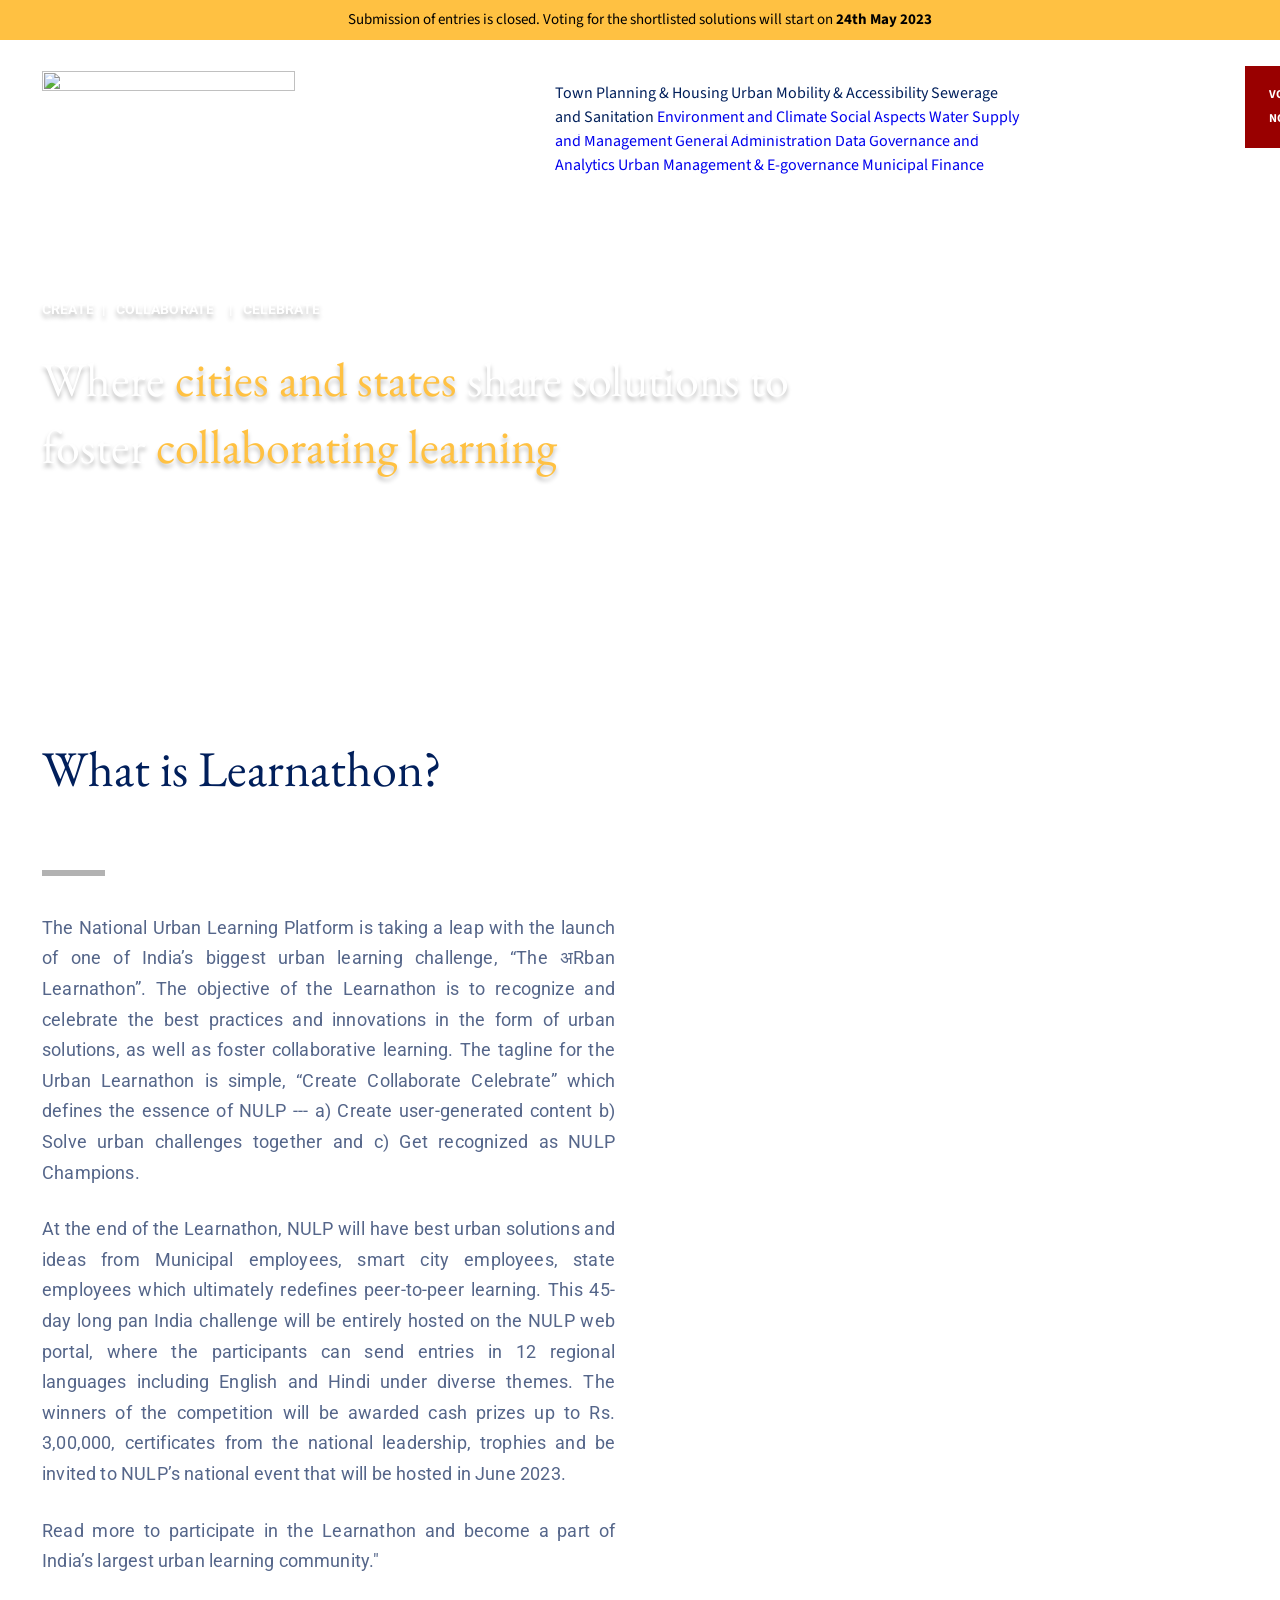
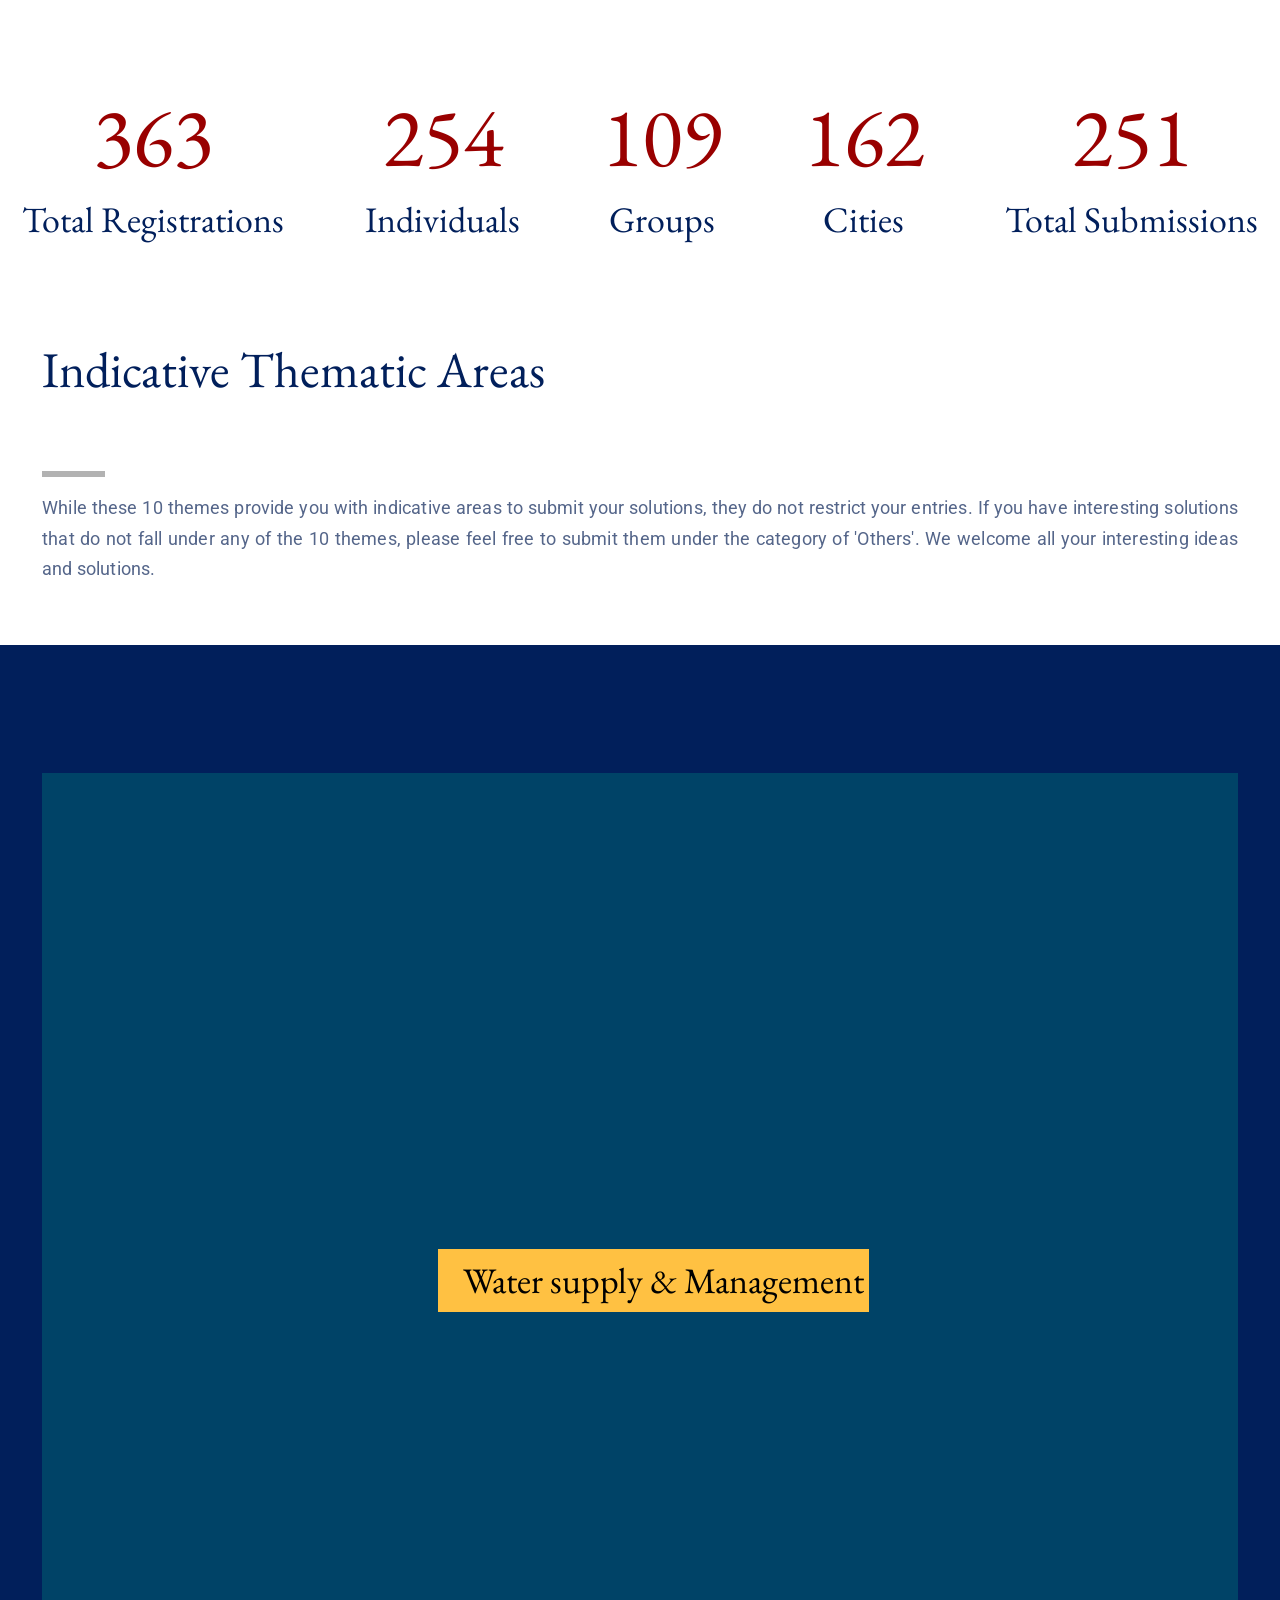
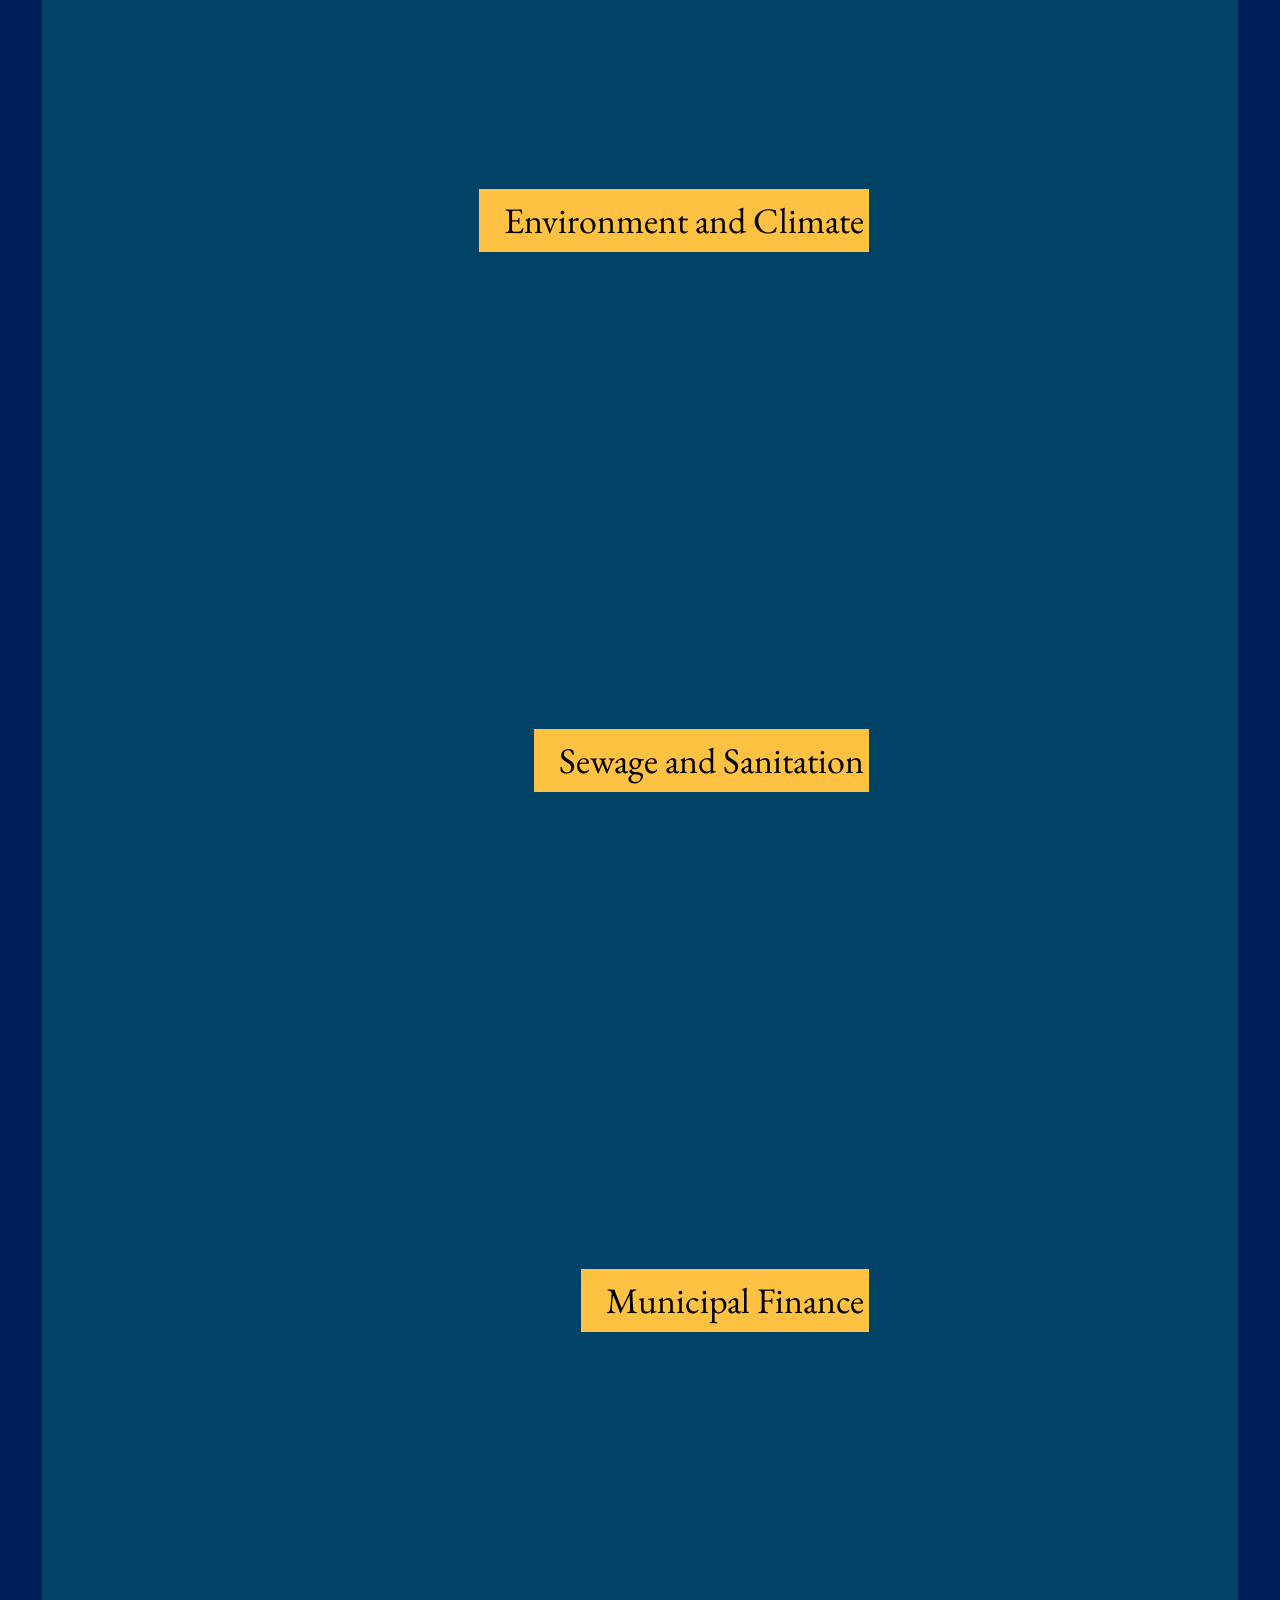
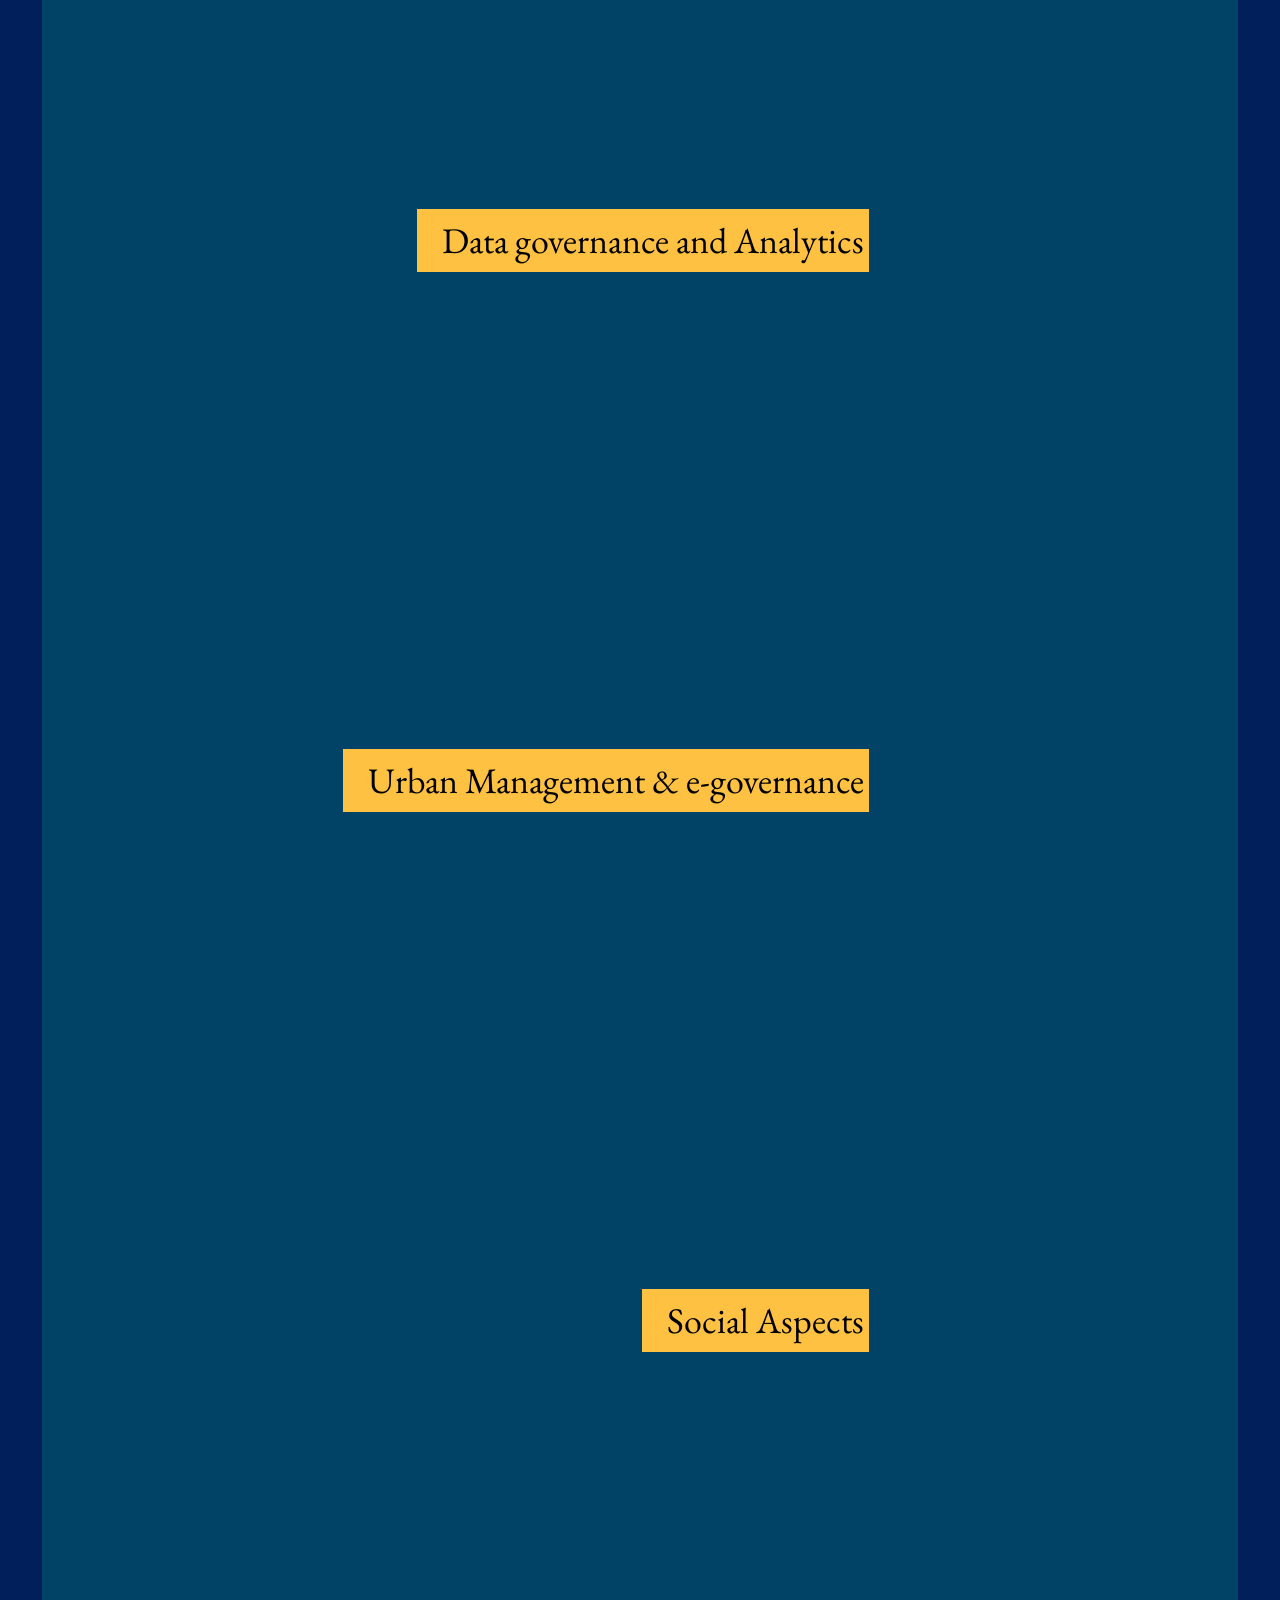
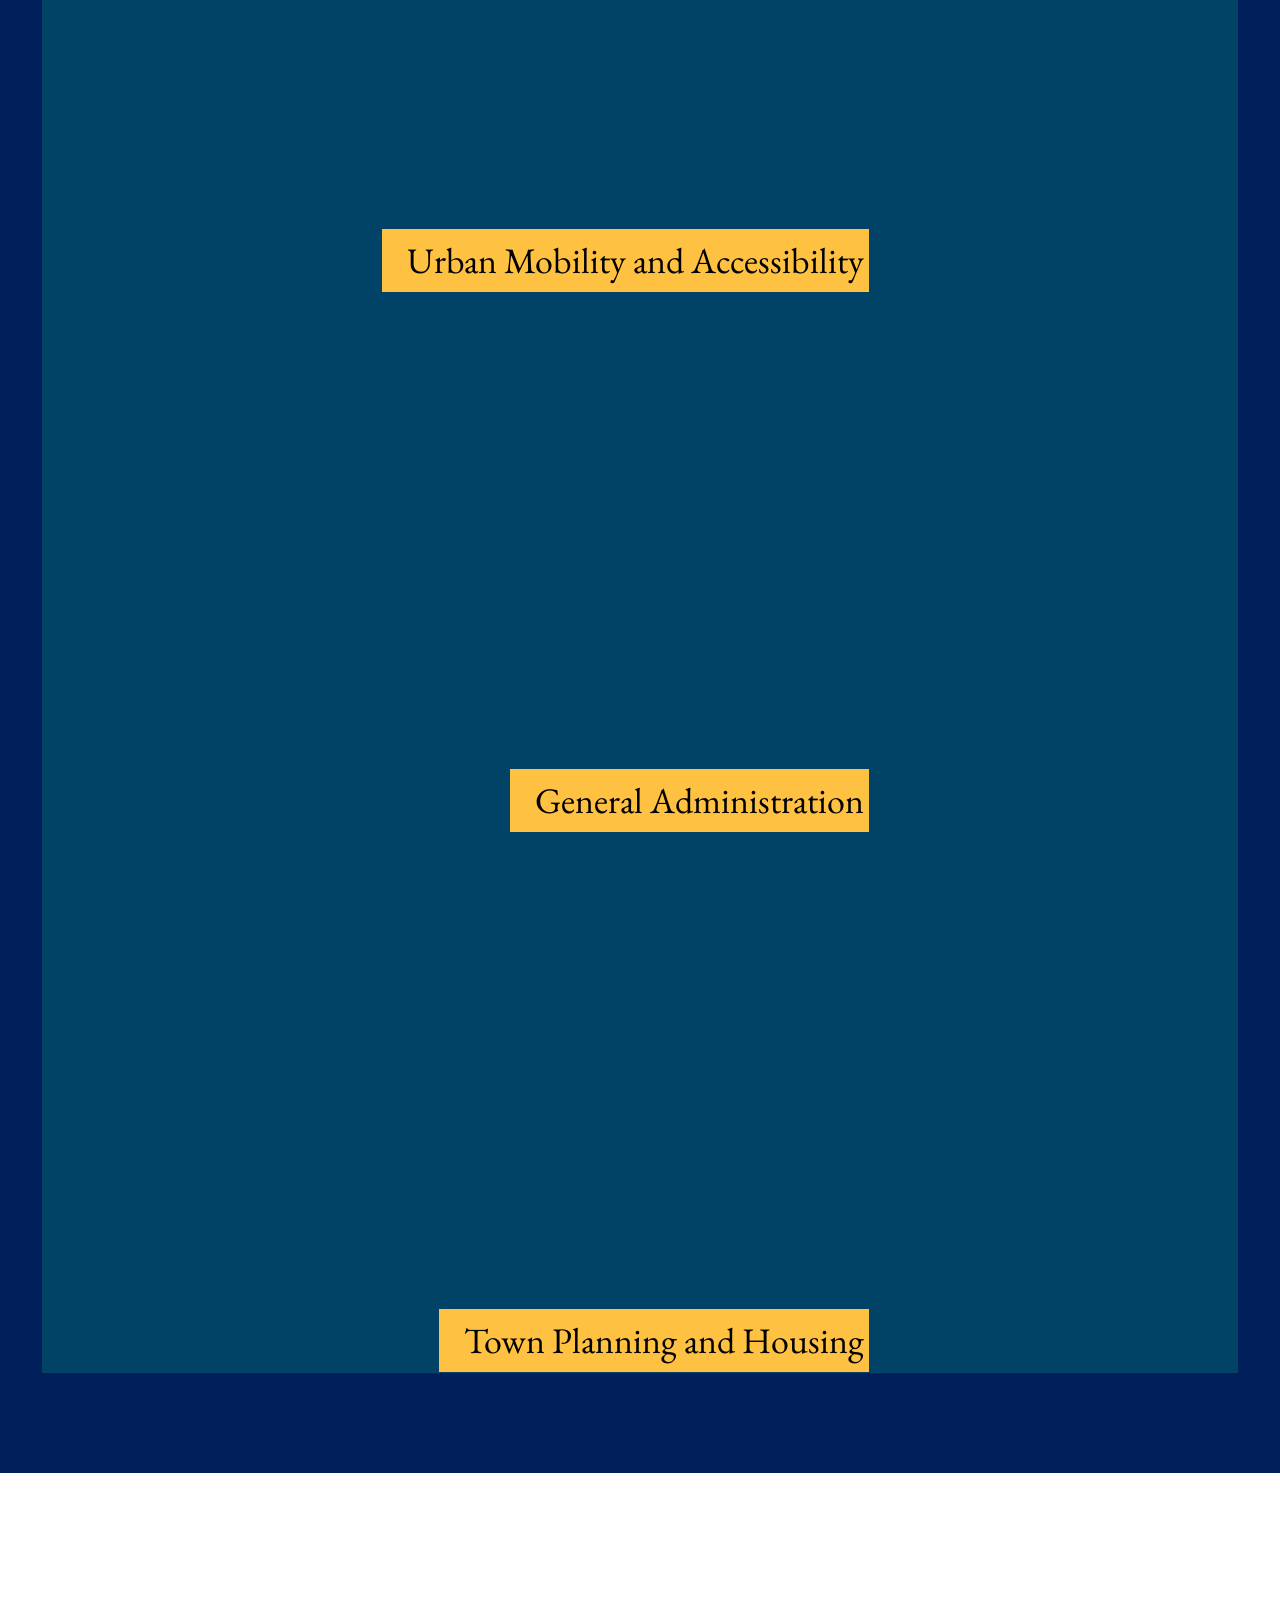
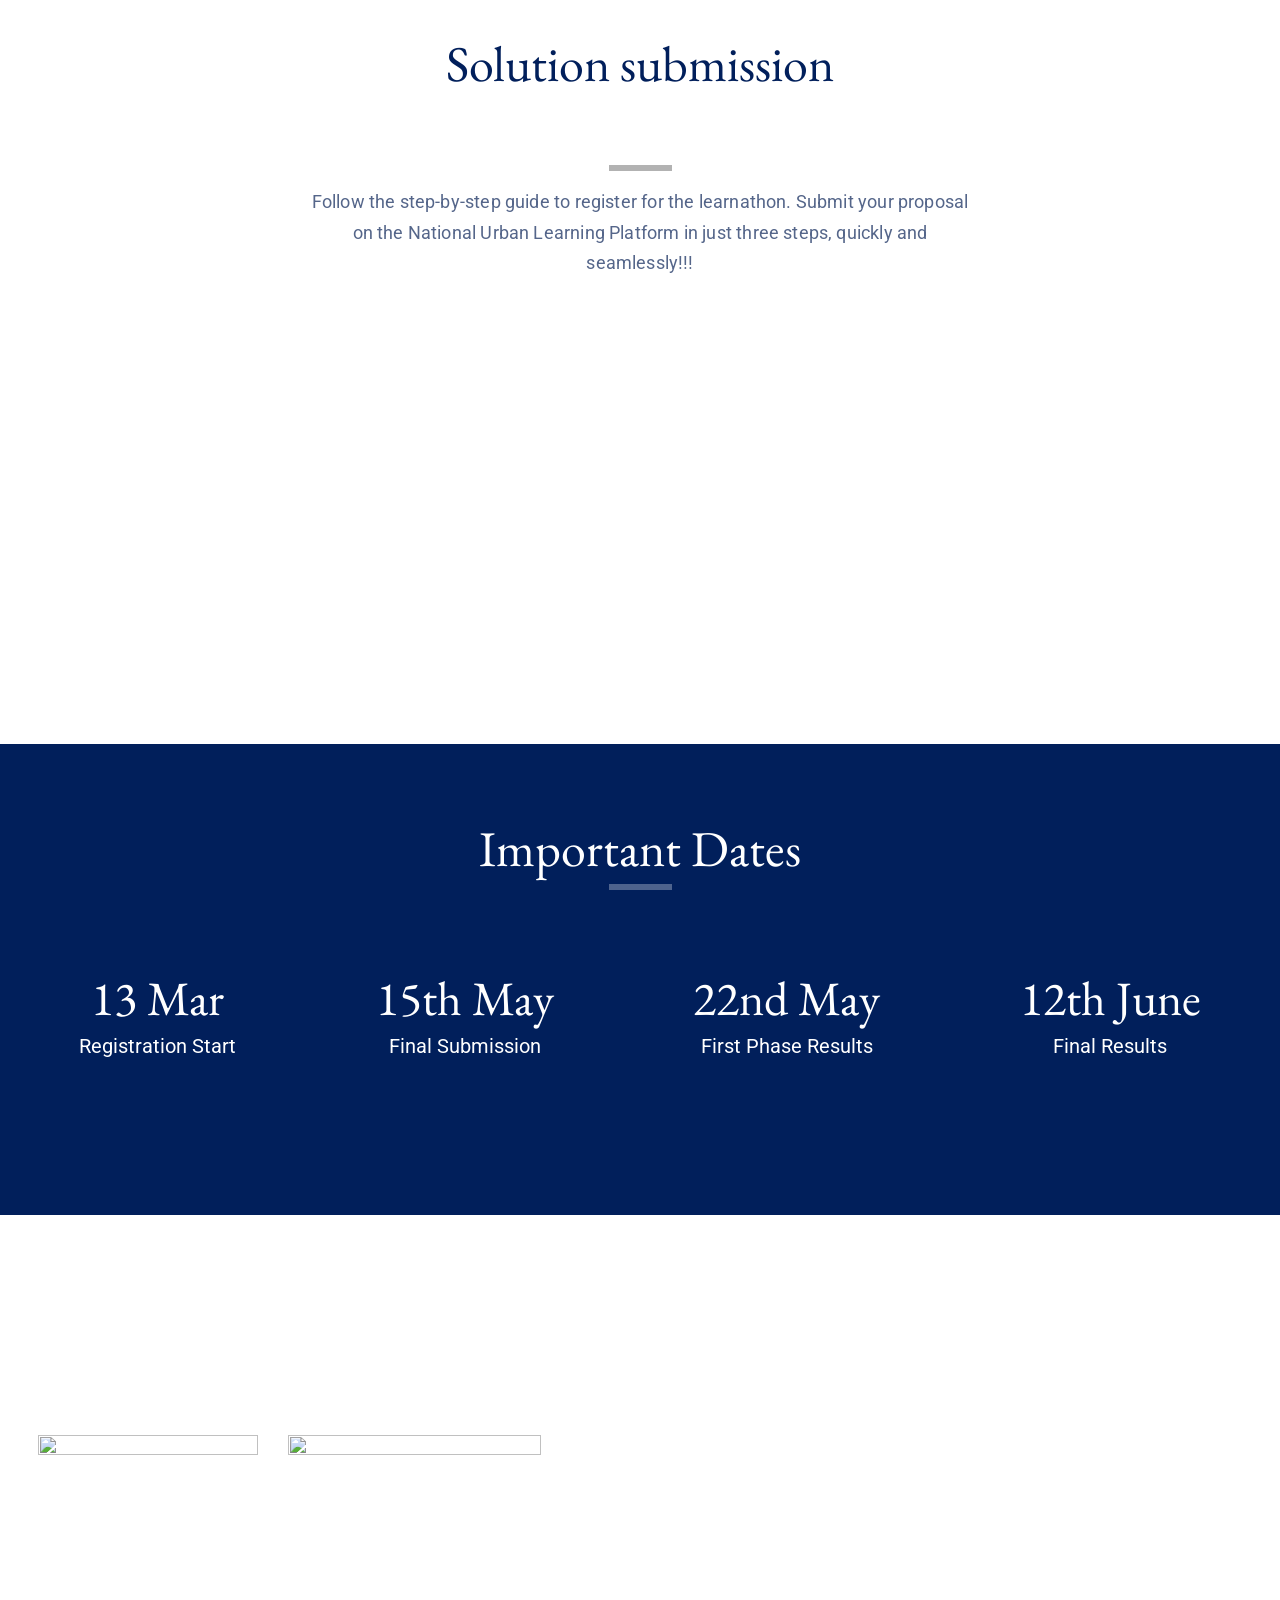
==== tenant/sunbird/learnathon.html @ a13f08a7 "Rename the btn Register to Vote Now" ====
<!DOCTYPE html>
<html lang="en" prefix="og: http://ogp.me/ns#">

<head>
  <meta charset="utf-8">
  <meta http-equiv="X-UA-Compatible" content="IE=edge">
  <meta name="viewport" content="width=device-width, initial-scale=1">
  <meta name="description" content="">
  <meta name="author" content="">
  <meta name="theme-color" content="#ffffff">

  <title>Learnathon Landing</title>

  <!-- Font Awesome CSS -->
  <link href="vendor/font-awesome.min.css" rel="stylesheet">

  <link href="https://cdnjs.cloudflare.com/ajax/libs/semantic-ui/2.4.1/semantic.min.css" rel="stylesheet">
  <link href="https://cdnjs.cloudflare.com/ajax/libs/semantic-ui/2.4.1/components/card.min.css" rel="stylesheet">

  <link href="https://cdnjs.cloudflare.com/ajax/libs/slick-carousel/1.8.1/slick-theme.min.css" rel="stylesheet">
  <link rel="stylesheet" type="text/css" href="//cdn.jsdelivr.net/npm/slick-carousel@1.8.1/slick/slick.css" />

  <!-- Custom CSS -->
  <link href="../sunbird/css/custom.css" rel="stylesheet">

  <link
    href="https://fonts.googleapis.com/css2?family=Source+Sans+Pro:ital,wght@0,300;0,400;0,700;0,900;1,600&display=swap"
    rel="stylesheet">
  <link rel="preconnect" href="https://fonts.googleapis.com">
  <link rel="preconnect" href="https://fonts.gstatic.com" crossorigin>

  <!-- Owl Stylesheets -->
  <link rel="stylesheet" href="vendorowl/owlcarousel/assets/owl.carousel.min.css">
  <link rel="stylesheet" href="vendorowl/owlcarousel/assets/owl.theme.default.min.css">
  <script src="https://cdnjs.cloudflare.com/ajax/libs/moment.js/2.7.0/moment.min.js" type="text/javascript"></script>
  <script src="https://cdn.jsdelivr.net/npm/lodash@4.17.10/lodash.min.js"></script>
  <!-- javascript -->
  <!-- Google tag (gtag.js) -->

<script async src=https://www.googletagmanager.com/gtag/js?id=G-QH3SHT9MTG></script>

<script>

  window.dataLayer = window.dataLayer || [];

  function gtag(){dataLayer.push(arguments);}

  gtag('js', new Date());

 

  gtag('config', 'G-QH3SHT9MTG');

</script>
</head>

<body>
  <!-- new header design start here -->
  <div class="header-bg">
    <div class="deadline-ext-bar">
      <div class="deadline-box">
        <div class="deadline-cover">Submission of entries is closed. Voting for the shortlisted solutions will start on <span class="font-700">24th May 2023</span>
        </div>
      </div>
    </div>
    <div class="nav-header">
      <div>
        <img class="img-fluid" width="253.23px" height="72px" src="./images/learathon_header_lgo.png" alt="">
      </div>
      <div class="nav-left">
        <a class=" nav-itmes1 text-white d-sm-none" href="./index.html">NULP</a>
        <a class=" nav-itmes1 text-white d-sm-none" target="_blank" href="./document/Learnathon_Guidelines_V2.pdf">SUBMISSION GUIDELINES</a>
        <div class="ui compact menu">
          <div class="ui simple dropdown item">
            <div class="identive-theme d-sm-none">INDICATIVE THEMES &nbsp;
              <span class="cenrre"><svg class="icon1" width="14" height="16" xmlns="http://www.w3.org/2000/svg" viewBox="0 0 320 512"><path d="M151.5 347.8L3.5 201c-4.7-4.7-4.7-12.3 0-17l19.8-19.8c4.7-4.7 12.3-4.7 17 0L160 282.7l119.7-118.5c4.7-4.7 12.3-4.7 17 0l19.8 19.8c4.7 4.7 4.7 12.3 0 17l-148 146.8c-4.7 4.7-12.3 4.7-17 0z"/></svg></span>
            </div>
            <i class="dropdown icon"></i>
            <div class="menu">
              <a href="./Town_Planning.html" class="item item-hover tx-black">Town Planning & Housing</a>
              <a class="item item-hover tx-black" href="./Urban_Mobility.html">Urban Mobility & Accessibility</a>
              <a class="item item-hover tx-black " href="Sewerage.html">Sewerage and Sanitation</a>
              <a class="item item-hover" href="EnvironmentClimate.html">Environment and Climate</a>
              <a class="item item-hover" href="SocialAspects.html">Social Aspects</a>
              <a class="item item-hover" href="WaterManagement.html">Water Supply and Management</a>
              <a class="item item-hover" href="GeneralAdministration.html">General Administration</a>
              <a class="item item-hover" href="DataAnalytics.html">Data Governance and Analytics</a>
              <a class="item item-hover" href="UrbanManagement.html">Urban Management & E-governance</a>
              <a class="item item-hover" href="MunicipalFinance.html">Municipal Finance</a>
            </div>
          </div>
        </div>
       

        

        <a class="text-white d-sm-none" href="./participate.html">WHO CAN PARTICIPATE</a>
        <a href="/resources?learnathon" class="learn-btn text-white">VOTE NOW</a>
        <!-- <a href="/resources?learnathon" class="learn-btn text-white">VOTE NOW</a> -->
        <div class="ui compact menu learn-handburger">
          <div class="ui simple dropdown item icon-padding">
            <div class="hamburger" id="hamburger-icon">
              <span class="line"></span>
              <span class="line"></span> 
              <span class="line"></span>
            </div>
            <div class="menu menu-learn">
              <a href="./index.html"  class="item nav-items1">NULP</a>
              <a href="./document/Learnathon_Guidelines_V2.pdf" target="_blank"  class="item nav-items1">SUBMISSION GUIDELINES</a>
              <a href="./Town_Planning.html"  class="item nav-items1">INDICATIVE THEMES</a>
              <a href="./participate.html" class="item nav-items1"  class="item">WHO CAN PARTICIPATE</a>
            </div>
          </div>
        </div>
        <div class="underline-white"></div>
      </div>
    </div>
    
    <div class="head-content">
      <div class="sub-link-holder">
        <a class="text-white create-anker" href="#">Create </a>
        <a class="text-white create-anker ps-5" href="#"> | &nbsp; Collaborate</a>
        <a class="text-white create-anker ps-5" href="#">| &nbsp; Celebrate</a>
      </div>
        
      <div class="mt-15">Where <span class="text-yel">cities and states</span>  share solutions to foster <span
          class="text-yel">collaborating learning</span></div>
    </div>
  </div>


  <!-- new header design end here -->

  <!-- About section start here -->
  <div class="section-holder">
    <h4 class="abt-sec-title title-top-margin">What is Learnathon?</h4>
    <div class="underline"></div>
    <div class="learn-section mt-sm-18">
      <div class="flx-bsic">
        <div class="content-learn mt---8">The National Urban Learning Platform is taking a leap with the launch of one of India’s biggest urban learning challenge, “The अRban Learnathon”. The objective of the Learnathon is to recognize and celebrate the best practices and innovations in the form of urban solutions, as well as foster collaborative learning. The tagline for the Urban Learnathon is simple, “Create Collaborate Celebrate” which defines the essence of NULP --- a) Create user-generated content b) Solve urban challenges together and c) Get recognized as NULP Champions. 
        </div>
        <div class="content-learn">
          At the end of the Learnathon, NULP will have best urban solutions and ideas from Municipal employees, smart city employees, state  employees which ultimately redefines peer-to-peer learning. This 45-day long pan India challenge will be entirely hosted on the NULP web portal, where the participants can send entries in 12 regional languages including English and Hindi under diverse themes. The winners of the competition will be awarded cash prizes up to Rs. 3,00,000, certificates from the national leadership, trophies and be invited to NULP’s national event that will be hosted in June 2023. 
        </div>
        <div class="content-learn">
          Read more to participate in the Learnathon and become a part of India’s largest urban learning community."
        </div>
      </div>
      <div class="banner-cover flx-bsic">
        <div class="iframe-container">
          <iframe class="responsive-iframe" width="560" height="315" src="https://www.youtube.com/embed/g5usSATr1tc" title="YouTube video player" frameborder="0" allow="accelerometer; autoplay; clipboard-write; encrypted-media; gyroscope; picture-in-picture; web-share" allowfullscreen></iframe>
        </div>
      </div>
    </div>
  </div>
  <!-- About section end here -->

  <!-- total section start here -->

  <div class="total-section">
    <div>
      <div id="total" class="number">363</div>
      <div class="num-cont">Total Registrations</div>
    </div>
    <div>
      <div id="individual" class="number">254</div>
      <div class="num-cont">Individuals</div>
    </div>
    <div>
      <div id="institution" class="number">109</div>
      <div class="num-cont">Groups</div>
    </div>
    <div>
      <div id="cities" class="number">162</div>
      <div class="num-cont">Cities</div>
    </div>
    <div>
      <div id="cities" class="number">251</div>
      <div class="num-cont">Total Submissions</div>
    </div>
  </div>
  <!-- total section end here -->

  <!-- Themes section start here -->
  <div class="section-holder">
    <div class="mt-sm-18">
      <h4 class="abt-sec-title">Indicative Thematic Areas</h4>
      <div class="underline"></div>
      <div class="content-learn plr-42">While these 10 themes provide you with indicative areas to submit your solutions, they do not restrict your entries. If you have interesting solutions that do not fall under any of the 10 themes, please feel free to submit them under the category of 'Others'. We welcome all your interesting ideas and solutions.
      </div>
      <div class="bg-blue">
        <div id="owl-demo17" class="owl-carousel owll1 owll owl-theme mt-28 mt-sm-16">
          <div class="item ">
            <div class="img-responsive">
              <div class="first-slide slider-img1">
                <div class="btn-fixed">
                  <a href="./WaterManagement.html" class="slider-btn">
                    Water supply & Management
                  </a>
                </div>
              </div>
            </div>
          </div>
          <div class="item ">
            <div class="first-slide slider-img2">
              <div class="btn-fixed">
                <a href="./EnvironmentClimate.html" class="slider-btn">
                  Environment and Climate
                </a>
              </div>
            </div>
          </div>
          <div class="item ">
            <div class="first-slide slider-img3">
              <div class="btn-fixed">
                <a href="./Sewerage.html" class="slider-btn">
                  Sewage and Sanitation
                </a>
              </div>
            </div>
          </div>
          <div class="item ">
            <div class="first-slide slider-img4">
              <div class="btn-fixed">
                <a href="./MunicipalFinance.html" class="slider-btn">
                  Municipal Finance
                </a>
              </div>
            </div>
          </div>
          <div class="item ">
            <div class="first-slide slider-img5">
              <div class="btn-fixed">
                <a href="./DataAnalytics.html" class="slider-btn">
                  Data governance and Analytics
                </a>
              </div>
            </div>
          </div>
          <div class="item ">
            <div class="first-slide slider-img6">
              <div class="btn-fixed">
                <a href="./UrbanManagement.html" class="slider-btn">
                  Urban Management & e-governance
                </a>
              </div>
            </div>
          </div>
          <div class="item ">
            <div class="first-slide slider-img7">
              <div class="btn-fixed">
                <a href="./SocialAspects.html" class="slider-btn">
                  Social Aspects
                </a>
              </div>
            </div>
          </div>
          <div class="item ">
            <div class="first-slide slider-img8">
              <div class="btn-fixed">
                <a href="./Urban_Mobility.html" class="slider-btn">
                  Urban Mobility and Accessibility
                </a>
              </div>
            </div>
          </div>
          <div class="item ">
            <div class="first-slide slider-img9">
              <div class="btn-fixed">
                <a href="./GeneralAdministration.html" class="slider-btn">
                  General Administration
                </a>
              </div>
            </div>
          </div>
          <div class="item ">
            <div class="first-slide slider-img10">
              <div class="btn-fixed">
                <a href="./Town_Planning.html" class="slider-btn">
                  Town Planning and Housing
                </a>
              </div>
            </div>
          </div>
        </div>
      </div>
    </div>
  </div>
  <!-- Themes section end here -->










  <!-- registration section start here -->
  <div class="section-holder solution-holder">
    <div>
      <h4 class="abt-sec-title text-center title-top-margin">Solution submission</h4>
      <div class="underline-holder">
        <div class="underline"></div>
      </div>
      <div class="content-learn flex-center">
        <div class="max-width text-center">
          Follow the step-by-step guide to register for the learnathon. Submit your proposal on the National Urban Learning Platform in just three steps, quickly and seamlessly!!!
        </div>
      </div>
      <div class="flex-center">
          <div class="iframe-container2">
            <iframe class="solutin-vid-res" width="560" height="350" src="https://www.youtube.com/embed/-HYQ9ugHyVU" title="YouTube video player" frameborder="0" allow="accelerometer; autoplay; clipboard-write; encrypted-media; gyroscope; picture-in-picture; web-share" allowfullscreen></iframe>
          </div>
      </div>
    </div>
  </div>
  <!-- registration section end here -->

  <!-- Important dates section start here -->
  <div class="important-date">
    <div class="imp-tit">Important Dates</div>
    <div class="underline-holder">
      <div class="underline un-colour"></div>
    </div>
    <div class="total-section">
      <div>
        <div class="number1 text-white">13 Mar</div>
        <div class="num-cont1 text-white">Registration Start</div>
      </div>
      <div>
        <div class="number1 text-white"> 15th May</div>
        <div class="num-cont1 text-white">Final Submission</div>
      </div>
      <div>
        <div class="number1 text-white">22nd May</div>
        <div class="num-cont1 text-white">First Phase Results</div>
      </div>
      <div>
        <div class="number1 text-white">12th June</div>
        <div class="num-cont1 text-white">Final Results</div>
      </div>
    </div>
  </div>
  <!-- Important dates section end here -->
  <div class="footer-img">
    <div class="ui grid sm-text-center">
      <div class="row py-40">
        <div class="sixteen wide tablet column eight wide computer">
          <div class="footer-img1">
            <div>
              <img class="img-fluid ft-img-2" width="220px" height="150px" src="./images/MoHUALogo_footer_logo.png"
                alt="">
            </div>
            <div>
              <img class="img-fluid" width="253.23px" height="72px" src="./images/national_urban_footer_logo.png" alt="">
            </div>
          </div>
          
        </div>
        <div class="sixteen wide tablet column eight wide computer">
          <div>
            <div class="text-white footer-title">Contact Us</div>
            <div class="text-white footer-title footer-st pt-8">nulp@niua.org</div>
            <div class="text-white footer-title footer-st pt-8"> (91-11) 24643284 24617543, 24617517</div>
          </div>
        </div>
      </div>
    </div>
      <div>
        <div class="sb-social1">
          <a href="https://twitter.com/NIUA_India" target="_blank"><i class="icon twitter"></i></a>
          <a href="https://www.facebook.com/profile.php?id=100068273286928&mibextid=LQQJ4d" target="_blank"><i
            class="icon facebook"></i></a>
            <a href="https://www.instagram.com/niua_india/" target="_blank"> <i class="instagram icon"></i></a>
          <a href="https://www.linkedin.com/school/national-institute-of-urban-affairs/mycompany/" target="_blank"><i
              class="icon linkedin"></i></a>
        </div>
        <div class="copyright-learn">© Copyright 2023 NIUA.</div>
      </div>
  </div>
  <script src="js/custom.js"></script>
  <script src="vendorowl/vendors/jquery.min.js"></script>
  <script src="https://cdnjs.cloudflare.com/ajax/libs/semantic-ui/2.4.1/semantic.min.js"></script>
  <script type="text/javascript" src="//code.jquery.com/jquery-1.11.0.min.js"></script>
  <script type="text/javascript" src="//code.jquery.com/jquery-migrate-1.2.1.min.js"></script>
  <script type="text/javascript" src="//cdn.jsdelivr.net/npm/slick-carousel@1.8.1/slick/slick.min.js"></script>
  <script src="vendorowl/owlcarousel/owl.carousel.js"></script>
  <script>
    $(document).ready(function () {
      // national urban learning platform slide
      $("#owl-demo").owlCarousel({
        navigation: false,
        loop: true,
        items: 1,
        itemsDesktop: false,
        itemsDesktopSmall: false,
        itemsTablet: false,
        itemsMobile: false,
        autoplay: true,
        autoplayHoverPause: true,
        autoplayTimeout: 12000,
        smartSpeed: 2000,
      })

      $('#owl-demo17').owlCarousel({
        loop: true,
        center: true,
        margin: 50,
        nav: true,
        navigation: false,
        autoplay: false,
        autoplayHoverPause: true,
        autoplayTimeout: 7000,
        smartSpeed: 2000,
        responsive: {
          0: {
            items: 1
          },
          600: {
            items: 1,
            autoWidth: false,
          },
          700: {
            items: 1,
            autoWidth: false,
          },
          800: {
            items: 3,
            autoWidth: false,
          },
          900: {
            items: 3,
            autoWidth: true,
          },
          1200: {
            items: 3,
            autoWidth: true,
          }
        }
      })
    });

  </script>
      <!-- <script>
        fetch("/counts")
          .then((response) => response.json())
          .then((data) => {
            ({cityCount,groupCategoryCount,individualCategoryCount,institutionCount,totalCount} = data.result.data.liveLearnCounts[0]);
            document.querySelector("#total").innerText = totalCount - 1;
            document.querySelector("#individual").innerText = individualCategoryCount;
            document.querySelector("#institution").innerText = institutionCount;
            document.querySelector("#cities").innerText = cityCount;
          })
        </script> -->
</body>

</html>
---- tenant/sunbird/css/custom.css ----
@import url('https://fonts.googleapis.com/css2?family=EB+Garamond&family=Roboto:wght@300&display=swap');
@import url('https://fonts.googleapis.com/css2?family=EB+Garamond&family=Roboto:wght@300;400&display=swap');
@import url('https://fonts.googleapis.com/css2?family=EB+Garamond&family=Roboto:wght@300&display=swap');
@import url('https://fonts.googleapis.com/css2?family=EB+Garamond&family=Roboto:wght@300;400&display=swap');
#owl-demo .item img{
    display: block;
    width: 100%;
    height: auto;
}
#owl-demo{
    padding: 0 !important;
}
#owl-demo .owl-nav{
    display: none;
}
#owl-demo .owl-item{
    width: 100%;
}

.slick-slide{
    margin: 0 28px;
}

header{
    position: fixed;
    top: 0;
    z-index: 1;
    width: 100%;
    box-shadow: 0 3px 6px rgb(0 0 0 / 16%);
}
.sb-baner h1 {
    margin-bottom: 0;
    font-weight: 700;
    text-shadow: 3px 2px #292828;
}
.sb-baner h2 {
    margin-bottom: 0;
    font-weight: 700;
    line-height: 1.2;
    text-shadow: 3px 2px #292828;
}
.sb-baner {
    background-repeat: no-repeat;
    background-position: center;
    background-size: cover;
    color: #fff;
    box-shadow: none;
    position: relative;
}
.sb-baner-img{
    background-image: url(../images/newbanner.png) !important;
}
.sb-baner-img2{
    background-image: url(../images/banner2.png) !important;
}
.sb-baner-img3{
    background-image: url(../images/NULP_Learnathon_.jpg) !important;
    background-size: cover;
    width: 100%;
    background-position: right;
}
.sb-baner-img4{
    background-image: url(../images/banner3.jpg) !important;
}
.sb-baner .banner-cover{
    padding-top: 70px;
}
.owl-carousel{
    display: block;
    padding: 0 171px;
    z-index: 0 !important;
}
.owl-nav{
    font-size: 30px;
}
.owl-prev:hover,.owl-next:hover{
    background: none !important ;
    color: #000 !important;
}
.owl-prev span{
    color: #064066;
    font-size: 62px;
    position: absolute;
    left: 95px;
    top: 124px;
}
.owl-next span{
    color: #064066;
    font-size: 62px;
    position: absolute;
    right: 132px;
    top: 124px;
}
.sb-btn-default {
    border-radius: 50px;
    background-color: #fff;
    color: #004367;
    padding: 6px 25px;
    font-weight: 400;
    text-transform: capitalize;
    display: inline-block;
    text-align: center;
    box-shadow: 0px 11px 5px 0 #1b1c1d63 !important;
    border: none;
    font-weight: 300 !important;
}
.sb-btn-primry{
    margin-left: 140px;
    border-radius: 50px;
    color: #fff;
    background: #064066;
    padding: 6px 25px;
    font-size: 1.3em;
    font-weight: 300;
    text-transform: capitalize;
    display: inline-block;
    text-align: center;
    box-shadow: 0px 11px 5px 0 #1b1c1d63 !important;
    border: none;
    margin-top: 20px;
}
.slick-slide img{
    max-width: 100%;
    margin: auto;
}
.sb-learn p {
    font-size: 1.9rem;
    font-weight: 300;
    line-height: 1.4;
    margin-top: 15px;
}
.sb-se-title {
    color: #838383;
    font-weight: 400;
    line-height: 1.4;
    padding:0;
}
.sb-font {
    font-weight: 300;
    line-height: 1.4;
    color: #fff !important;
}
.sb-about-bg {
    background-image: url(../images/newaboutbg.png);
    background-repeat: no-repeat;
    background-position: center;
    color: #fff;
    /* padding: 115px 25px 0; */
    background-size: cover;
}
.text-right{
    text-align: right;
}

@media (max-width:429px) {
    .truncate{
        margin-top: 23px !important;
    }
    .description{
        margin-top: -23px;
    }
}
@media (max-width:440px){
    .intro-carousel .item{
        height: 569px !important;
    }
    .ui.container{
        margin-left: 0px !important;
        /* margin-right: 2em!important647898
        */
    }
    .banner-txt{
        left: 0 !important;
    }
    .pt-sm-138{
        padding-top: 138px !important; 
    }
    .pb-sm-138{
        padding-bottom: 138px !important;
    }
    .px-4{
        padding: 0 15px !important;
    }
}
@media(min-width:320px){
    .deadline-ext-bar{
        position: absolute;
        top: 0;
        width: 100%;
        padding: 20px 0;
        background: #FFC142;
        font-size: 9px;
        text-align: center;
    }
    .deadline-box {
        position: absolute;
    }
}

@media(min-width:768px){
    .deadline-box {
        position: absolute;
        top: 50%;
        left: 50%;
        transform: translate(-50%, -50%);
    }
    .deadline-ext-bar{
        font-size: 15px;
    }
    .sb-search-btn input{
        padding: 13px 0 0 24px;
    }
    .sm-position{
        display: none;
    }
    .fs-15{
        font-size: 18px;
    }
    .slick-slide img{
        height: 68px;
        width: 178px;
        object-fit: contain;
    }
    .pr-48{
        padding-top: 146px;
        padding-right: 45px !important;
    }
    .sb-learn{
        padding-top: 52px;
    }
    .sb-btn-default{
        padding: 12px 27px;
        font-size: 1.2vw;
    }
    .sb-baner h1 {
        font-size: 4.2vw;
        font-weight: 400;
    }
    header{
        padding: 0 1.4em;
    }
    .sb-btn-primry{
        margin-left: 167px;
    }
    .sb-se-title {
        font-size: 3.7vw;
    }
    .sb-font {
        font-size: 1.3vw;
    }
    .py-40{
        padding: 40px 0 !important;
    }
    .sb-baner {
         height: 539px;
         margin-top: 91px;

    }
    /* .sb-baner .banner-cover{
        top: 28px;
    } */
    .sb-learn p {
        font-size: 2vw;
    }
    .sb-baner p {
        margin: 35px 0 33px;
        color: #dff9fe;
    }
    .sm-none{
        display: none;
    }
    .lg-none{
        display: block;
    }
   
    /* .slick-slide-show .slide{
        width: 217px !important;
    }
    .slick-slide-show .slide img{
        width: 185px;
    } */
    h4.fs-0-925{
        font-size: 1.8vw;
        font-weight: 400;
    }
    p.fs-0-925{
        font-size: 1.2vw !important;
        font-weight: 400;
        margin-bottom: 0;
    }
    footer .ui.list {
        padding: 20px 20px !important;
        margin: 0;
        position: relative;
        margin-left: 40px;
        margin-top: 25px;
      }
      footer .ui.list:before {
        content: "";
        position: absolute;
        height: 100%;
        width: 2px;
        background-color: #ffffff;
        left: 0;
        top: 0;
      }
      footer .item {
        font-size: 1.2vw !important;
        padding-bottom: 10px !important;
        font-weight: 400;
      }
      /* .sb-about-bg {
        background-image: url(../images/newaboutbg.png);
        background-repeat: no-repeat;
        background-position: center;
        color: #fff;941
        padding: 188px 148px 0;
        background-size: cover;
    } */
    .heading6{
        font-size: 2vw;
        font-weight: 400;
    }
    .ui.compact.menu .menu{
        left: -23px;
    }
    /* .owl-nav{
        display: block !important;
    } */
    .sb-baner h2 {
        font-size: 4.2vw;
        font-weight: 400;
    }
    /* .sb-baner h1 {
        font-size: 3.7rem;
        font-weight: 400;
        text-shadow: 3px 2px #292828;
    } */
    .sb-social {
        margin-top: 103px;
      }
      .sb-about-bg{
          height: 846px;
      }
      .sb-baner .banner-cover{
        padding-left: 81px !important;
      }
      .sb-search-btn input{
        font-size: 14px;
    }
    .pt-38{
        padding-top: 38px;
    }
    .pt-8{
        padding-top: 8px;
    }
    .pt-18{
        padding-top: 18px;
    }
    .mb-20{
        margin-bottom: 20px;
    }
    .mb-60{
        margin-bottom: 60px;
    }
   
    
}
@media (min-width:1200px) {
    /* .sb-baner h1 {
        font-size: 4rem;
        text-shadow: 3px 2px #292828;
    } */
    .sb-baner-img{
        background-image: url(../images/newbanner.png) !important;
    }
    .sb-baner {
        /* padding: 548px 0 750px 110px !important; */
        height: 659px;
        margin-top: 106px
    }
    /* .sb-baner h2{
        font-size: 4.4rem;
        text-shadow: 3px 2px #292828;
    } */
    /* .sb-baner h1{
        font-size: 6rem;
        text-shadow: 3px 2px #292828;
    } */
    /* .sb-font{
        font-size: 1.6em;
    } */
    /* .sb-baner .banner-cover{
        position: absolute !important;
        top: -348px !important;
        left: 10px;
    } */
    /* .about-cover{
       transform: translate(-2%, -85%);
    } */
    /* .sb-about-bg{
        padding: 870px 45px 10px !important;
        height: 1709px;
    } */
   
    /* .pr-48{
        padding-right: 47px !important;
        padding-top: 145px;
    } */
    /* footer .item{
        padding: 5px 32px;
        font-size: 1rem;
    } */
   
    /* .sb-btn-primry{
        padding: 12px 27px;
        font-size: 1em;
    } */
    /* .sb-se-title {
        font-size: 3rem;
    }    */
    /* .heading6{
        font-size: 1.2em;
    } */
    /* .sb-learn p {
        font-size: 1.4em;
    } */
    /* .slick-slide-show .slide {
        width: 243px !important;
    }
    .slick-slide-show .slide img {
        width: 205px;
    } */
    /* p.fs-0-925{
        font-size: 1.2em !important;
    } */
    /* h4.fs-0-925 {
        font-size: 2rem;
    } */
    .sb-about-bg{
        height: 982px;
    }
}

@media(min-width:1500px){
    .sb-baner{
        height: 910px;
    }
    /* .sb-baner h2 {
        font-size: 4.8em;
    } */
    /* .sb-baner h1 {
        font-size: 4.5em;
    } */
    /* .sb-font {
        font-size: 4rem;
    } */
    .sb-about-bg {
        height: 1009px;
    }
    /* .sb-se-title {
        font-size: 6rem;
    } */
    /* .heading6 {
        font-size: 2.2em;
    } */
    /* .sb-learn p {
        font-size: 3.2em;
    } */
    /* .pr-48 {
        padding-top: 288px;
    } */
}
/* @media(min-width:1600){
    .sb-about-bg {
        height: 1078px;
    }
} */
@media(min-width:1600px){
    .sb-about-bg {
        height: 1689px;
    }
    .sb-baner {
        height: 1112px;
        margin-top: 126px;
    }
}
@media(min-width:2000px){
    .sb-baner {
        margin-top: 172px;
    }
}

@media (max-width:768px) {
   
    .sb-search-btn input {  
        padding: 13px 0 0 17px;
        width: 84%;
    }
    .slick-initialized .slick-slide{
        margin: 0 20px;
    }
    .slick-slide img{
        height: 78px;
        object-fit: contain;
    }
    
    .sb-search-btn input {
        font-size: 14px !important;
    }
    .fs-15 {
        font-size: 16px !important;
    }
    .sb-btn-default {
        font-size: 20px;
    }
    .sb-baner h2{
        font-size: 48px;
    }
    .sb-about-bg {
        height: 526px;
    }
    .sb-font {
        font-size: 14px;
    }
    .sb-baner .banner-cover{
        padding-left: 20px !important;
        padding-right: 20px !important;
    }
    .pr-48{
        padding-top: 15px;
    }
    .sb-se-title {
        font-size: 38px;
    }
    .heading6{
        font-size: 12px;
        font-weight: 400;
    }
    footer .item {
        font-size: 14px;
        padding-bottom: 10px !important;
        font-weight: 400;
      }
    p.fs-0-925{
        font-size: 14px;
        font-weight: 400;
        margin-bottom: 12px;
    }
    h4.fs-0-925{
        font-size: 26px;
        font-weight: 400;
    }
    .sb-font-25 {
        font-size: 18px;
      }
    .sb-baner h1 {
        font-size: 48px;
    }
    .sb-baner-img{
        background-image: url(../images/mobile-banner.png) !important;
    }
    .sb-baner {
        height: 614px;
        margin-top: 124px;
    }
    /* .sb-search-btn{
        position: absolute;
        top: 30px;
        z-index: 99;
        left: 16px;
    } */
    .sb-baner p {
        margin: 14px 0 13px;
        color: #dff9fe;
    }
    
    .carousel-item{
        gap: 0 !important;
        padding: 0 !important; 
        flex-direction: column;
        margin: 0 26px;
    }
    .carousel-item .card{
        width: 100% !important;
     }
     .owl-carousel{
        display: block;
        padding: 0 70px;
    }
    .sm-d-none{
        display: none !important;
    }
    .sm-text-center{
        text-align: center;
    }
    /* .ui.compact.menu{
        background: none;
        position: absolute;
        top: 20px;
        z-index: 9;
        right: 0;
    } */
    /* .ui.compact.menu .line{
        background: #fff;
    } */
    header img{
        max-width: 100%;
    }
    .ui.dropdown .menu{
        left: -36px;
    }
    .pr-32 {
        padding-right: 66px !important;
    }
    /* .sb-baner .banner-cover{
        width: 80% !important;
    } */
    .py-40 {
        padding: 18px 0 !important;
    }
    .sm-pb-40{
        padding-bottom: 40px;
    }
    /* .sb-about-bg{
        padding: 61px 25px 0 !important;
        height: 510px !important;
    } */
    .sb-about-us{
        margin-top: 50px;
    }
    .sb-learn p {
        font-size: 12px !important;
    }
   
    .sb-about-bg .sb-btn-default {
        position: absolute;
        left: 115px;
        top: 345px;
    }
}

body {
    padding: 0;
    margin: 0;
    font-size: 3.2vw;
    line-height: 24px;
    color: #000;
    font-family: 'Source Sans Pro', sans-serif;
}
.heading3{
    font-size: 32px;
    font-weight: 300;
    color: #ccc;
}

.sb-btn {
  border-radius: 100px;
  background-color: #fff;
  color: #004367;
  padding: 10px 35px;
}
a{
  text-decoration: none;
}


.sb-foot-separate {
  width: 100%;
  height: 10px;
  display: block;
  background-color: #00aecd;
  /* margin-top: 70px; */
}
footer p {
  font-size: 25px;
}
footer .icon:hover{
  color: #00aecd;
}
footer {
  background-color: #004367;
  padding: 25px 19px;
  color: #ffffff;
}
footer h4 {
  font-size: 25px;
}

.sb-social a {
  margin-right: 20px;
}
.icon{
  color: #fff;
  font-size: 28px !important;
}

/* newheader */

body {
padding: 0;
margin: 0;
font-size: 18px;
line-height: 24px;
color: #000;
font-family: 'Source Sans Pro', sans-serif;

}
.sb-font-25 {
  font-size: 25px;
}
.sb-btn {
  border-radius: 100px;
  background-color: #fff;
  color: #004367;
  padding: 10px 35px;
}
.p-0{
  padding: 0 !important;
}
header {
  /* padding: 0 25px 0 50px; */
  background: #fff;
}
.sb-logo {
  display: flex !important;
  justify-content: space-between;
  align-items: center;
}
.sb-search.ui.input input {
  background: #f2f2f2;
  border: none;
  border-radius: 100px;
  height: 45px;
  width: 426px;
}
.ui.icon.input > i.link.icon {
  color: #000;
  opacity: 1;
  font-size: 20px;
  padding-top: 6px;
  padding-right: 15px;
}
.fa-search{
    color: #014366;
}
.hamburger .line {
  width: 35px;
  height: 4px;
  background-color: #014366;
  display: block;
  margin: 6px auto;
  -webkit-transition: all 0.3s ease-in-out;
  -o-transition: all 0.3s ease-in-out;
  transition: all 0.3s ease-in-out;
}
.hamburger {
  cursor: pointer;	
}
.hamburger.active .line:nth-child(2){
opacity: 0;
}
.hamburger.active .line:nth-child(1){
-webkit-transform: translateY(10px) rotate(45deg);
-ms-transform: translateY(10px) rotate(45deg);
-o-transform: translateY(10px) rotate(45deg);
transform: translateY(10px) rotate(45deg);
}
.sb-link {
  width: 200px;
  background-color: #00aecd;
  position: absolute;
  top: 70px;
  right: -220px;
  margin: 0;
  text-align: left;
  z-index: 99;
}
.sb-link.active {
  right: -12px;
}
.sb-link a {
  transition: all 200ms ease-in-out;
  -webkit-transition: all 200ms ease-in-out;
  color: #fff;
  text-decoration: none;
  display: block;
  padding: 12px 15px;
  border-top: 1px solid rgba(0, 0, 0, 0.1);
  border-bottom: 1px solid rgba(200, 200, 200, 0.1);
}
.sb-link a:hover {
background-color: #004367;
}
.sb-link {
  transition: right 300ms ease-out;
  -webkit-transition: right 300ms ease-out;
}
.sb-link ul {
  padding: 0px;
  list-style-type: none;
  margin: 0;
}
.sb-menu {
display: inline-block;
margin-left: 20px;
}
.sb-right-menu {
display: flex !important;
align-items: center;
justify-content: flex-end;
}
.sb-about-us img{
  width: 110px;
}
.sb-search{
  width: 58%;
}
.sb-search .search{
  font-size: 1.4rem !important;
  color: #000;
}
input:focus-visible {
  border: none !important;
}
/* // Old UI */

/* .ui.container, .ui.grid.container,.ui.grid {
  width: 1216px!important;
} */

/* new landing page  */
.fs-45{
    font-size: 45px;
}
.fs-49{
    font-size: 49px;
}
.sb-para{
    font-size: 20px;
    line-height: 1.4;
    padding: 30px 0;
    color: #d9ecf0;
}
.pt-50{
    padding-top: 50px !important;
}
.mt-0{
    margin-top: 0;
}
.mt-15{
    margin-top: 15px;
}
.mt-20{
    margin-top: 20px !important;
}
.mt-40{
    margin-top: 40px !important;
}
.mt-111{
    margin-top: 111px !important;
}
.mt-10{
    margin-top: 10px;
}
.mt-100{
    margin-top: 100px !important;
}
.mt-60{
    margin-top: 60px;
}
.py-32{
    padding: 18px 0;
}
.pt-60{
    padding-top: 60px !important;
}
.pt-70{
    padding-top: 70px;
}
.pt-120{
    padding-top: 120px;
}
.d-flex-jc{
    justify-content: end;
  }
  button{
      cursor: pointer;
  }
  .sb-color-white{
      color: #fff !important
  }
body {
    padding: 0;
    margin: 0;
    font-size: 16px;
    line-height: 24px;
    font-weight: 400;
    color: #000;
}
h1, h2, h3, h4, h5,
.ui.card>.content>.header, 
.ui.cards>.card>.content>.header {
   font-family: 'Source Sans Pro', sans-serif;
}
.sb-text-upper {
    text-transform: uppercase;
    color: #fff !important;
}

.sb-font-45 {
    font-size: 45px;
}
.sb-p-0 {
    padding: 0 !important;
}
.sb-mb-0 {
    margin-bottom: 0 !important;
}
.sb-mb-10 {
    margin-bottom: 10px !important;
}
/* // .sb-max-1920 {
//     max-width: 1920px;
//     margin: 0 auto !important;
// } */
.sb-btn-blue {
    background-color: #fff;
    color: #00aecd;
    box-shadow: 0 3px 4px 0 rgba(var(--rc-rgba-black),.19);
    border-radius: 1rem;
    padding: 15px 20px;
}

/*banner end*/
/*course start*/
.sb-title h2 {
    position: relative;
    text-align: right;
    padding-right: 150px;   
    margin-top: -30px;    
}
.sb-title h2:before {
    content: '';
    position: absolute;
    border-bottom: 2px dashed #d4d4d5;
    width: 100%;
    left: 0;
    bottom: 2px;
}
.ui.card {
    border: none !important;
    box-shadow: 0 3px 19px rgb(0 0 0 / 10%);
    border-radius: 1rem;
    background-color: #fff;
    padding: 20px 15px;
    margin: 10px 0 !important;
    /* box-shadow: 0.375rem 0.375rem 0.125rem 0 rgba(0, 0, 0, 0.1); */
    height: 317px;
    font-size: 1.3em;
}
.ui.card>:first-child, .ui.cards>.card>:first-child{
    border-radius: 1rem !important;
}
.ui.card:hover{
    transform: translate(0,0);
    box-shadow: 0 0.125rem 0.4375rem 0 rgba(#333333,.16);
}
.ui.card>.extra.sb-top-content {
    background-color: #adb9ca;
    border-radius: 10px !important;
    margin-bottom: 17px;
    min-height: 77px !important;
    position: relative;
}
.sb-top-content{
    position: absolute;
    right: 20px;
    border-radius: 92px;
    width: 60px;
    height: 56px;
    top: 28px;
}
.sb-top-content img{
    width: 60px;
    height: 60px;
    border-radius: 100%;
    position: absolute;
    right: 16px;
    top: 34px;
}
.ui.card>.content {
    border: none; 
}
.ui.c1.label {
    background-color: #f0e5f5;
    color: #6236ff;
}
.ui.c2.label {
    background-color: #e0f5ea;
    color: #008840;
}
.ui.c3.label {
    background-color: #e5edf5;
    color: #0076fe;
}
.ui.c4.label {
    background-color: #b4c7e7;
}
.ui.label {
    font-size: 12px;
    font-weight: 400;
    letter-spacing: 1px;
}
.ui.card a, .ui.cards>.card a {
    border-radius: 100px;
}
.ui.card>.content>.header+.description {
    margin: 15px 0;
}
.sb-courses .sb-btn {
    background-color: #00aecd;
    color: #fff;
    margin-left: 65px;
}
.ui.card>.content p, 
.ui.cards>.card>.content p {
    margin: 0 0 0.5em;
    font-size: 14px;
}
.ui.card>.content>.header:not(.ui), 
.ui.cards>.card>.content>.header:not(.ui) {
    color: #004367;
    font-weight: 400;
    font-size: 19px;
    margin-top: 0;
    line-height: 1.2;
}
.slick-slider{
    padding: 0 94px;
}
.pr-32{
    padding-right: 49px;
}
.pr-48{
    padding-right: 48px;
}
.pl-60{
    padding-left: 60px;
}
.pl-32 {
    padding-right: 62px;
    text-align: right;
}
.pl-10{
    padding-left: 10px;
}
.img-fluid{
    max-width: 100%;
}
/*course end*/

/*about start*/
.sb-about-us h2 {
    color: #ffffff;
}
.sb-about-us .sb-btn {
    margin-bottom: 70px;
}
/*about end*/
/*partner start*/
.sb-partner{
    margin: 10px 0 50px 0;
}
.sb-partner img{
    width: 135px !important;
}
.ui.grid>.row.sb-h-center {
    align-items: center;
}
.ui.grid.sb-partner {
    padding: 35px 50px;
}
/*partner end*/
/* slick */
.slick-arrow{
    top: 47% !important;
}
.slick-prev {
    left: 31px !important;
  }
  .slick-prev::before{
    line-height: 1.8 !important;
    color: #000 !important;
  }
  .slick-next {
    right: 47px !important;
  }
  .slick-next::before{
    line-height: 1.8 !important;
    color: #000 !important;
  }
  /* .slick-slide-show .slick-list{
      padding:27px 47px 18px 0px !important;
  } */
  .d-flex{
      display: flex;
  }
  .d-flex-jc{
      justify-content: end;
  }
  .compact.menu{
      border: none;
      box-shadow: none;
  }
  .compact.menu .dropdown:hover{
    background: none !important;
    border: none;
}
.sb-search-btn{
    background: #f2f2f2;
    border: none;
    border-radius: 100px;
    height: 45px;
    width: 250px
}
.sb-search-btn input{
    border: none;
    background: none;
}
.sb-search-btn button{
    border: none;
}
:focus-visible{
    outline: 0 !important;
}
/* about us */
/* @media (min-width: 1280px){
.ui.container, .ui.grid.container {
    width: 76rem!important;
}
} */
.center-align{
    transform: translate(-8%, 312%);
}
.intro-carousel .item{
    width: 100%;
    height: 425px;
    background-size: cover;
    background-position: top center;
    background-repeat: no-repeat;
    transition-property: opacity;
}
.into-content{
    position: relative;
}
.banner-txt{
    position: absolute;
    left: 3%;
    top: 214px;
    color:#fff;
}
.banner-txt-left{
    left: 8% !important;
}
.pt-150{
    padding-top: 150px;
}
.pt-200{
    padding-top: 200px;
}
.pb-200{
    padding-bottom: 200px;
}
.pt-70{
    padding-top: 70px;
}
.text-center{
    text-align: center !important;
}
.flex-center{
    display: flex;
    justify-content: center;
    align-items: center;
}
.d-flex{
    display: flex;
}
.d-flex-jc-around{
    justify-content: space-around;
}
.justify-content-center{
    justify-content: center !important;
}
.footer a{
    color: #fff !important;
    text-decoration: none;
  }
  .sb-bg-white{
    background: #ffffff;
  }
  .sb-bg-primary{
    background: #0089cf;
  }
  /* footer{
    background: none !important;
    padding: 0 !important;
  } */
  .sb-bg-primary {
    background: #0089cf !important;
}
.w-100{
    width: 100% !important;
}
.footer ul{
    list-style-type: none !important;
}
section {
    color: #444;
}
section h2{
    color: #0c2e8a;
}
.text-white{
    color: #fff !important;
}
section img{
    width: auto;
    margin: 0 auto;
    display: block;
}
.py-10{
    padding: 10px 0;
}
.py-15{
    padding: 15px 0;
}
.sb-text-blue{
    color: #0c2e8a;
}
.float-right{
    float: right;
}
.align-right{
    transform: translate(6%, 138%);
}
.w-60{
    width: 60%;
}
.fs-30{
    font-size: 30px;
}
.fs-45{
    font-size: 45px;
}

.footer{
    padding: 0 !important;
}
.ui.grid{
    width: 100%;
    padding: 0 0.5rem;
    margin-right: auto;
    margin-left: auto;  
}
.w-80{
    width: 80%;
}
.owl-stage-outer2 {
    box-sizing: content-box;
    padding: 30px 18px 0 30px;
    margin: 30px 15px;
    text-align: left;
    min-height: 200px;
    height: 100%;
    box-shadow: 0px 2px 12px rgb(0 0 0 / 8%);
    background-color: #ffffff;
    float: left;
    width: 43%;
    display: flex;
    gap: 3rem;
    align-items: center;
}
.owl-carousel .owl-stage-outer{
    padding-bottom: 12px;
}
.iudx .center-align{
    transform: translate(-7%, 91%);
}
.iudx .float-right{
    transform: translate(13%, 91%);
}
.iudx .ui.grid{
    margin-top: 20px;
    display: block !important;
}
.iudx .sb-btn-primry{
    margin-left: 0;
}
.iudx .custom-container{
    width: 90% !important;
}
.ml-neg{
    margin-left:-42px
}

/* section start here */


.center-text{
    font-size: 25px;
    font-weight: 600 !important;
    line-height: 2.8rem;
    
}

.para-section{
    margin-top: 1.4rem;
    line-height: 1.8rem;
}
.align-section{
    margin-top: -5rem;
}

.last{
    display: block;
    text-align: right;
}


.gover-heading{
    font-size: 33px;
    font-weight: 700;  
}

/* // courses */
.card-img-top{
    width: 74px !important;
    height: 74px !important;
    position: absolute;
    right: 40px !important;
    overflow: hidden;
    -o-object-fit: cover;
    object-fit: cover;
    border-radius: 50%;
    top: 46px;
    border: solid 4px #fff;
    background-color: #fff;
}
.card-bottom-img{
    position: absolute;
    bottom: 0;
    width: 111px !important;
    right: 11px;
}
.carousel-inner .silder-content{
    padding: 20px 0;
}
/* our partner */
.truncate{
    width: 170px;
    white-space: nowrap;
    overflow: hidden;
    text-overflow: ellipsis;
    color: #024f9d;
}

.font-weight-bold{
    font-weight: 600;
}
.smart-gov .ui.grid{
    padding: 0 25px 0 60px;
}

.smart-gov .footer .ui.container{
    width: 100% !important;
}
.about-us p{
    font-size: 16px!important;
}
.card-bg{
    width: 100% !important;
    height: 100%;
    object-fit: cover;
    border-radius: 1rem !important;
}
.bg-img-cover{
    height: 4.5rem;
    width: 100%;
}
.px-35{
    padding: 0 35px;
}
.px-74{
    padding: 0 35px;
}
.sb--card__type{
    margin-left: -1rem;
    padding-left: 8px;
    position: absolute;
    top: 46px;
    background: #000;
    height: 1.25rem;
    color: #fff;
    font-size: 0.9rem;
    display: flex;
    align-items: center;
    text-transform: uppercase;
}
.sb--card__type::before{
    content: "";
    width: 0;
    height: 0;
    border-width: 0.625rem 0.3125rem;
    border-style: solid;
    position: absolute;
    left: -10px;
    border-color: #000 #000 #000 transparent;
    position: absolute;
    right: -8px;
    transform: rotatey(-180deg);
    left: inherit;
}
.sb--card__meta2{
    font-size: 15px;
    color: #333333;
}

.paracol {
    color: black;
}

.logos-container{
    display: flex;
    align-items: center;
    gap: 18px;
}
.popularCourseSection {
    display: flex !important;
    justify-content:  center;

}
.content-alig {
    float: right;
}
.content-alig1{
    display: flex;
    justify-content: right;
}
.bg-im{
    background-image: url("./../img/about/works.jpg");
    background-repeat: no-repeat;
    background-position: top left;
    background-size: cover;
    height: 100%;
}
.bg-im1{
    background-image: url("./../img/abt1.png");
    background-repeat: no-repeat;
    background-position: right top;
    background-size: cover;
    height: 100%;
}
.learn-section{
  padding: 0 42px !important;
  margin-top: 2.8rem;
  display: flex;
  justify-content: space-between;
  gap: 50px;
}
.iframe-container{
    position: relative;
    overflow: hidden;
    width: 100%;
    padding: 56.25% 42px 0;
}
.responsive-iframe{
    position: absolute;
    top: 0;
    left: 0;
    bottom: 0;
    right: 0;
    width: 100%;
    height: 100%;
}
.flx-bsic{
    flex-basis: 50%;
}
#owl-demo17 .item{
    background-color: #004367;
}
.mt-139{
    margin-top: 139px !important;
}

.owll{
    display: block;
    padding: 0px 42px !important;
    z-index: 0 !important;
}
/* #owl-demo17 .owl-dots{
    display: none;
} */
.mt-23{
    margin-top: 23px !important;
}
.mb-0{
    margin-bottom: 0px !important;
}
.mt-38{
    margin-top: 38px;
}
.mt-55{
    margin-top: 55px !important;
}
.mt-28{
    margin-top: 28px;
}
/* new header design start here  */
.header-bg{
    background-image: url("../images/SliderImage.png");
    width: 100%;
    background-position: center;
    background-repeat: no-repeat;
    background-size: cover;
    padding: 164px 0;
    position: relative;
}
.nav-header{
    height: 123px;
    position: absolute;
    top: 45px;
    width: 100%;
    display: flex;
    justify-content: space-between;
    padding: 0 42px;
    align-items: center;
}
.nav-header-theme{
    height: 123px;
    width: 100%;
    display: flex;
    justify-content: space-between;
    padding: 0 42px;
    align-items: center;
}
.nav-left{
    display: flex;
    justify-content: space-around;
    align-items: center;
    gap: 68px;
    color: #fff !important;
}
.head-content{
    font-family: 'EB Garamond';
    font-style: normal;
    font-weight: 400;
    font-size: 48px;
    line-height: 140%;
    color: #FFFFFF;
    text-shadow: 0px 4px 4px rgba(0, 0, 0, 0.25);
    max-width: 65%;
    padding: 100px 42px 0;
}
.text-yel{
    color: #FFC142 !important;
}
.abt-sec-title{
    font-family: 'EB Garamond';
    font-style: normal;
    font-weight: 400;
    font-size: 50px;
    line-height: 140%;
    color: #011F5B;
    padding: 0 42px !important;
}
.p-0{
    padding: 0 !important;
}
.m-0{
    margin: 0 0 !important; 
}
.abt-sb-tit{
    font-weight: 400;
    font-size: 18px;
    color: #55668A;
}
.underline{
    width: 63px;
    height: 6px;
    left: 20px;
    top: 768px;
    background: rgba(0, 0, 0, 0.3);
    margin: 0 42px;
}
.learn-btn{
    display: inline-block;
    padding: 17px 24px;
    background: #990000;
    text-decoration: none;
    color: #fff;
    font-weight: 700;
    font-size: 12px;
}
.logo-mt{
    margin-top: 82px;
}
.owl-prev span {
    color: #fff;
    font-size: 92px;
    position: absolute;
    left: 95px;
    top: 124px;
}

.owl-next span {
    color: #fff;
    font-size: 92px;
    position: absolute;
    right: 132px;
    top: 124px;
}
.total-section{
    display: flex;
    justify-content: space-evenly;
    gap: 60px;
    flex-wrap: wrap;
    margin: 75px 0;
}
.sb-social1{
    display: flex;
    justify-content: flex-end;
    gap: 30px;
    margin-top: 80px;
}
.number{
    font-family: 'EB Garamond';
    font-style: normal;
    font-weight: 400;
    font-size: 84px;
    line-height: 140%;
    text-align: center;
    color: #990000;
}
.num-cont{
    font-family: 'EB Garamond';
    font-style: normal;
    font-weight: 400;
    font-size: 36px;
    line-height: 140%;
    text-align: center;
    color: #011F5B;
}
.important-date{
    padding: 70px 0 80px;
    left: 0px;
    background: #011F5B;
    margin-top: 89px;
}
.imp-tit{
    font-family: 'EB Garamond';
    font-style: normal;
    font-weight: 400;
    font-size: 50px;
    line-height: 140%;
    text-align: center;
    color: #FFFFFF;
}
.underline-holder{
    display: flex;
    justify-content: center;
}
.un-colour{
    background: rgba(255, 255, 255, 0.3) !important;
}
.number1{
    font-family: 'EB Garamond';
    font-style: normal;
    font-weight: 400;
    font-size: 48px;
    line-height: 140%;
    text-align: center;
    color: #FFFFFF;
}
.num-cont1{
    font-family: 'Roboto';
    font-style: normal;
    font-weight: 400;
    font-size: 20px;
    line-height: 140%;
    text-align: center;
    color: #FFFFFF;
}
.bg-blue{
    margin-top: 60px;
    background-color: #011F5B;
    padding: 100px 0;
}
.max-width{
    max-width: 52% !important;
}

.solution-holder{
    display: flex;
    justify-content: center;
    align-items: center;
}
.bg-red1{
    background-color: #990000;
    padding: 100px 0;
}
.bg-yellow1{
    background-color: #FFC142;
    padding: 100px 0;
}
.participate-tit{
    font-family: 'EB Garamond';
    font-style: normal;
    font-weight: 400;
    font-size: 50px;
    line-height: 140%;
    text-align: center;
    color: #000000;
}
.underline-bc{
    width: 34px;
    height: 4px;
    background: #000000;
}
.underline-bc1{
    width: 34px;
    height: 4px;
    background: #fff;
}
.max-50{
    max-width: 50% !important;
}
.prt-sb{
    margin-top: 35px;
    margin-bottom: 14px;
    font-family: 'Roboto';
    font-style: normal;
    font-weight: 400;
    font-size: 18px;
    line-height: 170%;
    word-spacing: 6px;
    color: #000000;
    text-align: center;
}

.footer-img{
    background-image: url("../images/Footer_bg.png");
    padding: 180px 30px;
    background-position: center;
    background-repeat: no-repeat;
    background-size: cover;
}
.footer-title{
    font-family: 'Roboto';
    font-style: normal;
    font-weight: 800;
    font-size: 22px;
    line-height: 39px;
    text-align: right;
    color: #FFFFFF;
}

.footer-st{
    font-weight: 400 !important;
}
.section-holder{
    margin-top: 89px;
}
.section-holder1{
    margin-top: 29px;
}
.img-fluid {
    max-width: 100%;
    height: auto;
}
.content-learn{
    margin-top: 16px;
    margin-bottom: 26px;
    font-family: 'Roboto';
    font-style: normal;
    font-weight: 400;
    font-size: 18px;
    line-height: 170%;
    text-align: justify;
    letter-spacing: 0.01em;
    color: #55668A;
}
.plr-42{
    padding: 0 42px;
}
.learn-handburger{
    display: none !important;
}
.ps-5{
    padding-left: 5px;
}


/* theme css start here */

.text-blck{
    font-family: 'Roboto';
    font-style: normal;
    font-weight: 700;
    font-size: 14px;
    line-height: 170%;
    letter-spacing: 0.01em;
    color: #011F5B;
}
.link-holder{
    padding: 0 42px;
    margin: 90px 0 0 0;
}
.mt--8rem{
    margin-top: 0.8rem !important;
}
.link-holder a{
    font-family: 'Roboto';
    font-style: normal;
    font-weight: 400;
    font-size: 18px;
    line-height: 170%;
    text-align: justify;
    letter-spacing: 0.01em;
    color: #55668A;
 }
 .explore-theme{
    background-image: url("../images/explore_ohter_theme.png");
    margin-top: 60px;
    padding: 70px 0;
    background-position: center;
    background-repeat: no-repeat;
    background-size: cover;
}
 .theme-btn{
    display: inline-block;
    margin: 10px 10px  10px 0;
    padding: 20px 12px;
    width: 326px;
    height: 61px;
    background: rgba(153, 0, 0, 0.6);
    box-shadow: 0px 4px 4px rgba(0, 0, 0, 0.25);


    font-family: 'Roboto';
    font-style: normal;
    font-weight: 700;
    font-size: 14px;
    line-height: 170%;
    text-align: justify;
    letter-spacing: 0.01em;
    color: #FFFFFF;
    text-transform: uppercase;
 }
 .theme-btn-holder{
    max-width: 90%;
    padding: 0 42px;
    display: flex;
    flex-wrap: wrap;
    margin-top: 30px;
 }
 .theme-title{
    font-family: 'EB Garamond';
    font-style: normal;
    font-weight: 400;
    font-size: 36px;
    line-height: 140%;
    color: #FFFFFF;
    padding: 0 42px;
 }
 .nav-items1{
    font-family: 'Roboto';
    font-style: normal;
    font-weight: 700;
    font-size: 14px;
    line-height: 170%;
    text-align: right;
    letter-spacing: 0.01em;
    color: #FFFFFF;
 }
 .footer-img1{
    display: flex;
    gap: 30px;
    flex-wrap: wrap;
 }
 .foo-title{
    font-size: 20px;
    line-height: 20px;
    letter-spacing: 0.01em;
 }
 .copyright-learn{
    font-family: 'Roboto';
    font-style: normal;
    font-weight: 400;
    font-size: 16px;
    line-height: 20px;
    text-align: justify;
    letter-spacing: 0.01em;
    color: rgba(255, 255, 255, 0.5);
    padding: 0 20px;
    margin-top: -20px;
 }
 .underline-white{
    border-bottom: 1px solid #FFFFFF;
    width: 55%;
    right: 194px;
    bottom: 32px;
    position: absolute;
 }
 .underline-black{
    border-bottom: 200px solid #0000;
    width: 50%;
    right: 194px;
    bottom: 32px;
    position: absolute;
 }
 .tx-black{
    color: #011F5B !important;
 }
 .bg-line-black{
    border-bottom: 1px solid  #011F5B !important;
 }
 .mt-233{
    margin-top: 223px !important;
 }
.text-black{
    color: #000000;
    font-family: 'Roboto';
    margin-top: 50px !important;
}
/* theme slider css */
.first-slide{
    width: 827px;
    height: 540px;
    position: relative;
    background-size: cover;
    background-repeat: no-repeat;
    background-position: center;
}
.slider-img1{
    background-image: url("./../images/water-slider.jpg");
    
}
.slider-img2{
    background-image: url("./../images/environmentandclimate1234.jpg");
   
}
.slider-img3{
    background-image: url("./../images/sai-abhinives.png");
   
}
.slider-img4{
    background-image: url("./../images/Municipal-Finance.png");
   
}
.slider-img5{
    background-image: url("./../images/DataGovernanceandAnalytics.png");
   
}
.slider-img6{
    background-image: url("./../images/Urbane-governance.png");
    
}
.slider-img7{
    background-image: url("./../images/SocialAspects.png");
   
}
.slider-img8{
    background-image: url("./../images/mobility.png");
   
}
.slider-img9{
    background-image: url("./../images/GeneralAdministration.png");
   
}
.slider-img10{
    background-image: url("./../images/town-planning.png");
    
}
.mt---8{
    margin-top: -8px !important;
}
.btn-fixed{
    position: absolute;
    bottom: 7px;
    right: 0;
}
.slider-btn{
    padding: 8px 5px 8px 25px;
    background: #FFC142;
   

    font-family: 'EB Garamond';
    font-style: normal;
    font-weight: 400;
    font-size: 36px;
    line-height: 140%;
    color: #000000;
}
.owl-prev span {
    top: 40% !important;
}
.owl-next span {
    top: 40% !important;
}
.create-anker{
    font-family: 'Roboto';
    font-style: normal;
    font-weight: 700;
    font-size: 14px;
    line-height: 170%;
    text-align: justify;
    letter-spacing: 0.01em;
    text-transform: uppercase;
}
.bg-blue1{
    background-color: #011F5B;
    padding: 70px 0;
}
.cate{
    font-family: 'Roboto';
    font-style: normal;
    font-weight: 700;
    font-size: 18px;
    line-height: 170%;
    letter-spacing: 0.01em;
}
.par-que{
    font-family: 'Roboto';
    font-style: normal;
    font-weight: 400;
    font-size: 18px;
    line-height: 170%;
    letter-spacing: 0.01em;
    color: #FFFFFF;
}
.text-underline{
    text-decoration: underline;
}
.solution-video{
    width: 50%;
}
.learnathon-video{
    width: 90%;
}
.ml-20{
    margin-left: 14px !important;
}
.ml-5{
    margin-left: 5px !important;
}
.learn-padding{
    background: #990000;
    text-decoration: none;
    color: #fff;
    font-weight: 700;
    font-size: 12px;
    padding: 6px 29px !important;
    margin: 10px 0;
}
.iframe-container2{
    width: 100%;
    display: flex;
    justify-content: center;
  }
  .solutin-vid-res{
    width: 50% !important;
    
  }

@media (max-width:1081px) {
    .learn-section{
        padding: 0 32px !important;
        margin-top: 4.8rem;
        gap: 50px;
    }
    .iframe-container{
        width: 100%;
        padding:59.25% 82px 0 ;
    }
    .banners {
        padding: 47px 32px;
    }
    .owll{
        padding: 0 32px !important;
    }
    .abt-sec-title{
        padding: 0 32px !important;
    }
    .underline{
        margin: 0 32px !important;
    }
}
@media (max-width:992px) {
    .copyright-learn{
        text-align: center;
    }
    .mt-res{
        margin-top: 68px;
    }
    .footer-title{
        text-align: center;
        line-height: 36px;
    }
    .footer-title:first-child{
        margin-top: 20px;
    }
    .sb-social1{
        display: flex;
        justify-content: center;
        gap: 20px;
        margin-top: 30px;
    }
    .first-slide{
        width: 100%;
        height: 350px;
    }
  
}
@media (max-width:870px) {
    .slider-btn {
        padding: 8px 3px 8px 11px;
        font-size: 18px;
       
    }
    .learn-section{
        padding: 0 32px !important;
        margin-top: 4.8rem;
        display: flex;
        flex-direction: column;
        gap: 0px;
    }
    .underline-white{
        display: none !important;
    }
    .d-sm-none{
        display: none !important;
    }
    .learn-handburger{
        display: block !important;
    }
    .abt-sec-title{
        padding: 0 32px !important;
    }
    .head-content {
        padding: 0 32px !important;
        margin-top: 50px;
        max-width: 100%;
    }    
    .underline{
        margin: 0 32px !important;
    }
    .iframe-container{
        width: 100%;
        padding:42.25% !important ;
    }
    .banners {
        padding: 47px 11px;
    }
    /* .nav-header{
        flex-direction: column;
    } */
    .logo-mt {
        margin-top: 57px;
    }
    .check{
        display: none !important;
    }
    .solution-video{
        width: 90%;
    }
    .learnathon-video{
        width: 90%;
    }
   

}
@media (max-width:769px) {
    .learnathon-video{
        width: 100%;
    }
    .text-black{
        color: #000000 !important;
        font-family: 'Roboto';
        margin-top: 50px !important;
    }
    .for-mobile{
        display: block !important;
    }
    .mt-sm-18{
        margin-top: 28px !important;
    }
    .mt-sm-16{
        margin-top: 20px !important;
    }

    .learn-section {
        padding: 0px 16px !important;
    }
    .owll {
        padding: 0px 16px !important;
       
    }
    .abt-sec-title{
        padding: 0px 16px !important
    }
    .underline{
        margin: 0 16px !important;
    }
    .head-content{
        padding: 0 32px !important;
        max-width: 100%;
    }
    .iframe-container{
        width: 100%;
        padding:42.25% !important;
    }
    .txxt-blue{
        margin-top: 14px !important;
        line-height: 42px !important;
    }
    .content-learn{
        margin-top: 16px;
        margin-bottom: 26px;
        font-family: 'Roboto';
        font-style: normal;
        font-weight: 400;
        font-size: 18px;
        line-height: 170%;
        text-align: justify;
        letter-spacing: 0.01em;
        color: #55668A;
    }
    .learn2{
        margin-bottom: 34px !important;
    }
    .mb-sm26{
        margin-bottom: 26px !important;
    }
    .total-section{
        flex-direction: column;
    }
    .ft-img-2{
        margin-top: 20px;
    }
    .footer-img {
        padding: 100px 30px;
    }
    .theme-btn-holder{
        max-width: 100%;
    }
    .owl-prev span {
        left: 25px !important;
    }
    .owl-next span {
        right: 25px !important;
    }
    .nav-header-theme{
        padding: 0px !important;
    }
    /* .learn-padding{
        position: absolute;
        right: 46%;
        top: 72px;
        background: #990000;
        text-decoration: none;
        color: #fff;
        font-weight: 700;
        font-size: 12px;
        padding: 6px 29px !important;
    } */
}
@media (max-width:550px) {
    .deadline-ext-bar {
        position: absolute;
        top: -12px;
    }
    .learn-container{
        display: flex;
        flex-direction: column-reverse !important;
        align-items: center;
    }
    .solution-video{
        width: 85%;
    }
    .title-top-margin{
        margin-top: 77px !important;
    }
    .nav-header{
        flex-direction: column;
    }
    .learn-handburger{
        position: absolute;
        top: 25px;
        right: 10px;
    }
    .learn-handburger .icon-padding{
        padding: 2px !important;
    }
    .ui.dropdown .menu-learn {
        left: -162px !important;
    }
    .logo-mt{
        position: absolute;
        top: -28px;
        left: 20px;
    }
    .learn-btn{
        position: absolute;
        top: 137px;
        left: 32px;
    }
    .link-holder{
        margin-top: 169px;
        padding: 0 32px;
    }
    .theme-btn{
        font-size: 10px;
    }
    .nav-header{
        display: unset !important;
        padding: 0 10px !important;
    }
    .max-width{
        max-width: 89% !important;
    }
    .plr-42 {
        padding: 0 16px;
    }
    .copyright-learn{
        margin-top: 40px !important;
    }
    .solutin-vid-res{
        width: 90% !important;
    }
}
.lg-title{
    font-weight: 400 !important;
    font-size: 15.5px !important;
}
.mt--15{
    margin-top: -9px !important;
}

/* drop-down style  */

  /* .theme-drop {
      list-style: none;
      margin: 0;
  }
  
  .first-li{
    color: #fff;
    display: block;
    float: left;
    padding: 3rem 0 0 0 !important;
    position: relative;
    text-decoration: none;
    transition-duration: 0.5s;
  }

  .theme-drop li {
    color: #fff;
    display: block;
    float: left;
    padding: 0.5rem 0;
    position: relative;
    text-decoration: none;
    transition-duration: 0.5s;
  }
    
  .theme-drop li a {
    color: #fff;
  }
  
  .theme-drop li:hover {
      cursor: pointer;
  }
  
  .theme-drop li ul {
    visibility: hidden;
    opacity: 0;
    min-width: 20rem;
      position: absolute;
    transition: all 0.5s ease;
    margin-top: 2rem;
    left: -30px;
    display: none;
  }
  
  .theme-drop li:hover > ul,
  .theme-drop li ul:hover {
    visibility: visible;
    opacity: 1;
    display: inline-block;
  }
  
  .theme-drop li ul li {
      clear: both;
    width: 100%;
  }
  .dropdown{
    background-color: #fff !important;
    z-index: 9999;
   
  }
  .dropdown li a {
    color: black !important;
    margin-left: -40px;
  }
  .dropdown li :hover{
    background-color: rgb(233, 228, 228);
  } */




  .post-rel{
    position: relative;
  }
  .identive-theme{
    color: #fff;
    padding: 10px 0;
  }
  .dropdown .icon{
    display: none !important;
  }
  .cenrre .icon1{
    fill: #fff !important;
    position: absolute;
  }
  .cenrre .icon2{
    position: absolute;
  }

  /* drop down style here  */
  .ui.menu {
    background-color: transparent !important;
    color: #fff !important;
  }
  
  .ui.menu .ui.dropdown .menu>.item:hover {
    background: #990000 !important;
    color: #fff !important;
}
.font-700{
    font-weight: 700;
}



.deadline-cover {
    text-align: center;
    animation: animate 
        5.9s linear infinite;
}

@keyframes animate {
    0% {
        opacity: 0;
    }

    50% {
        opacity: 0.7;
    }

    100% {
        opacity: 0;
    }
}
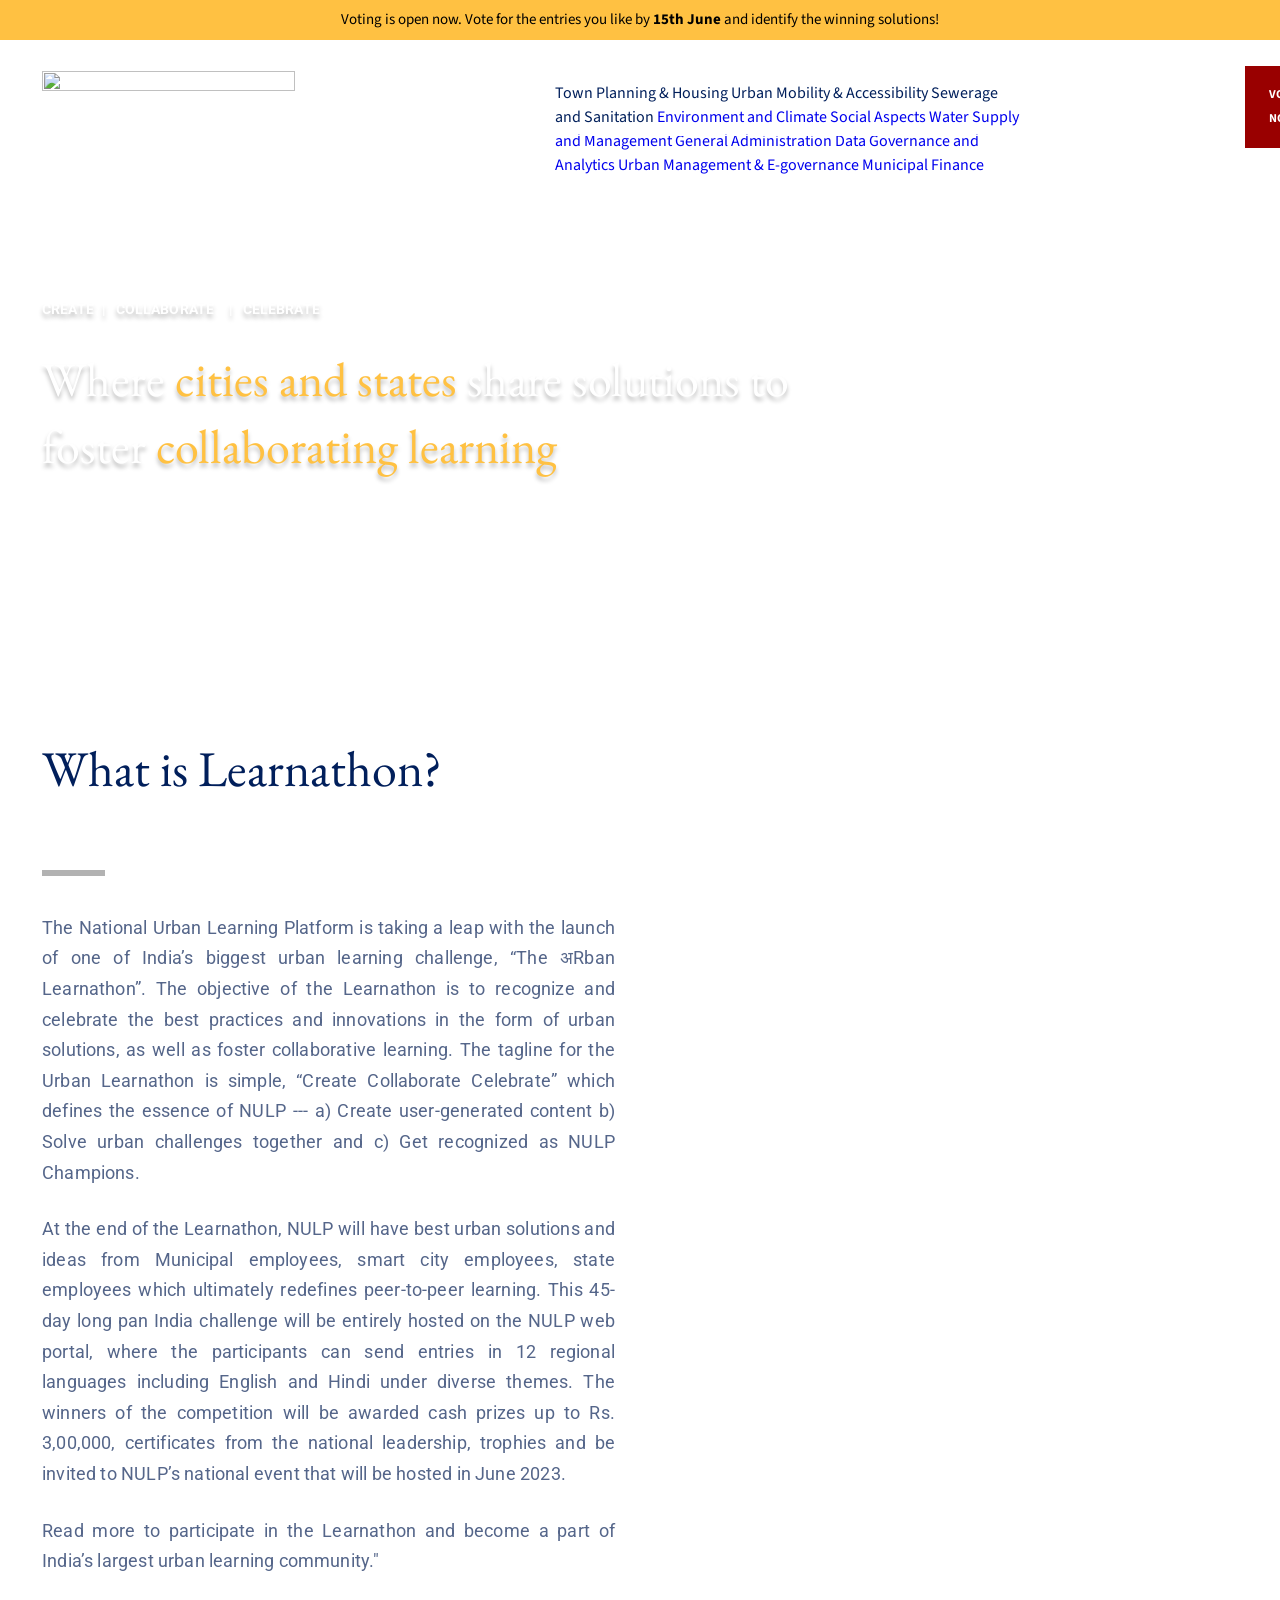
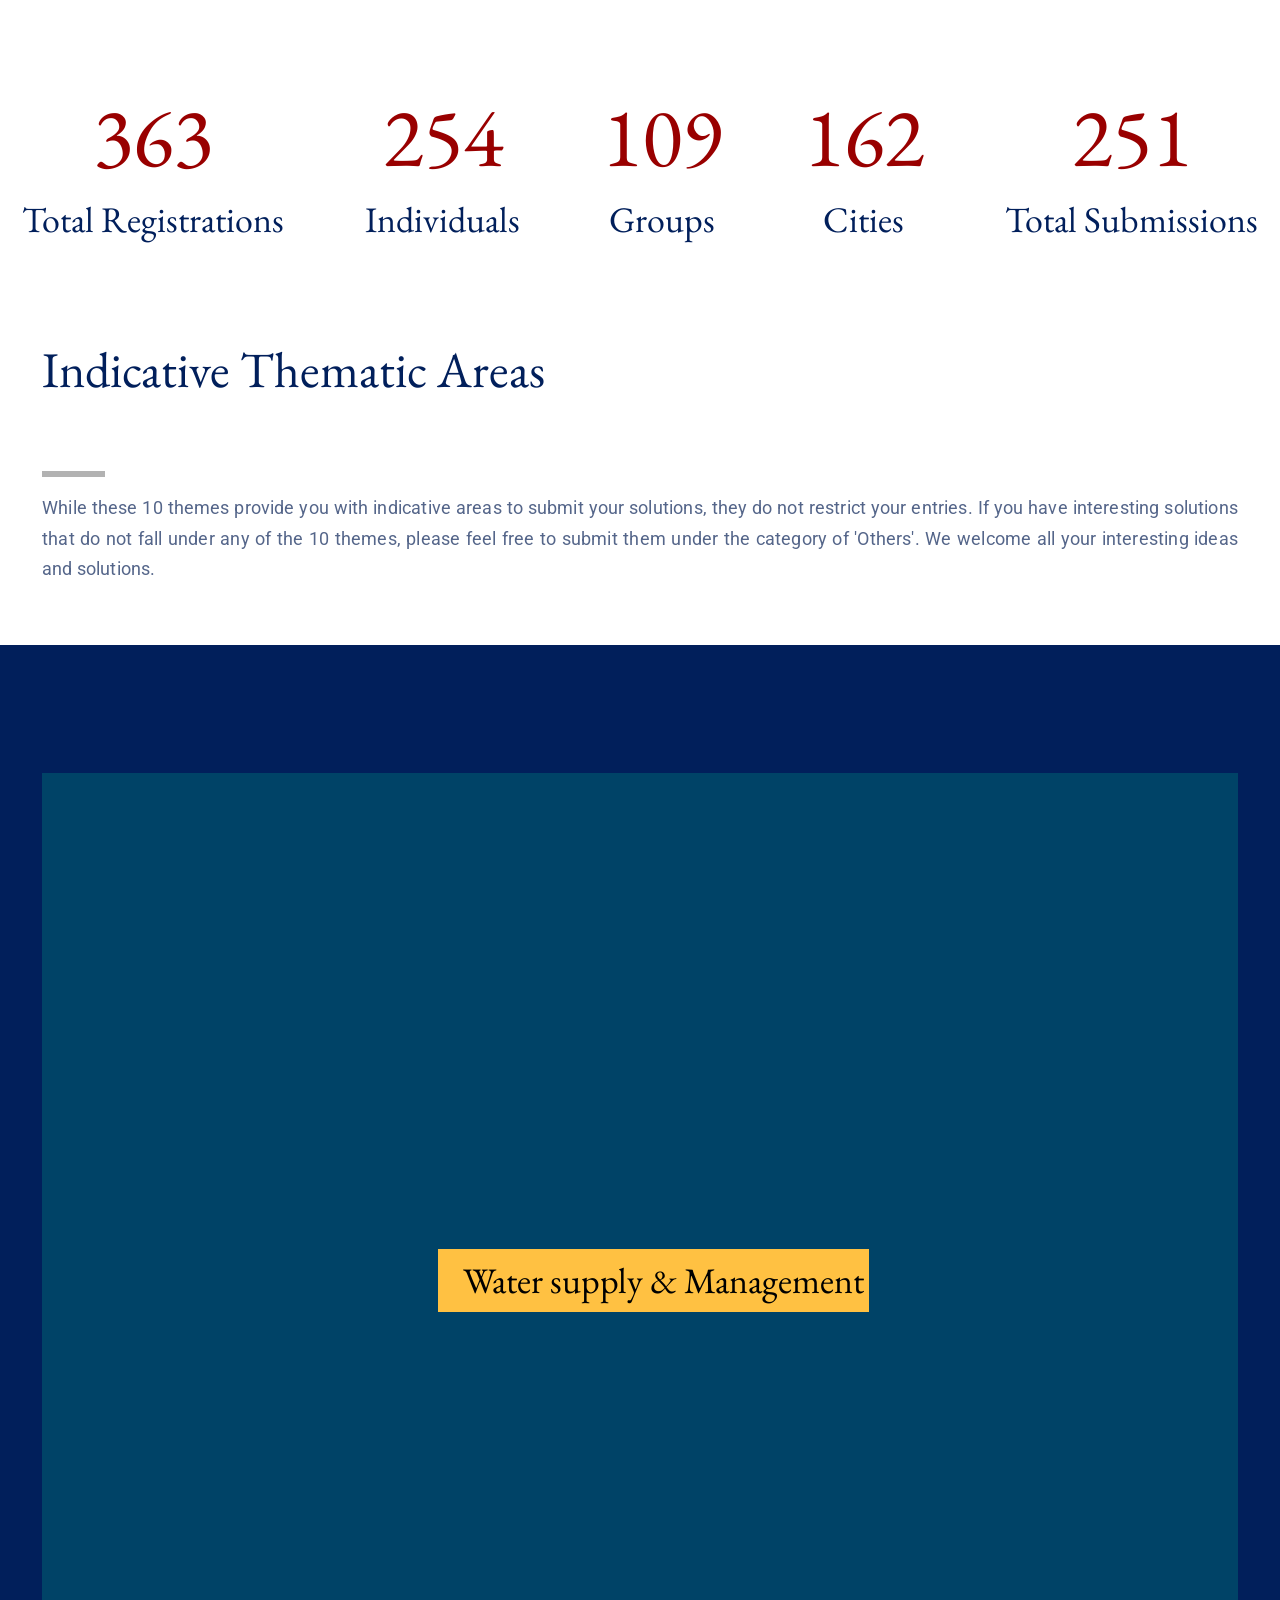
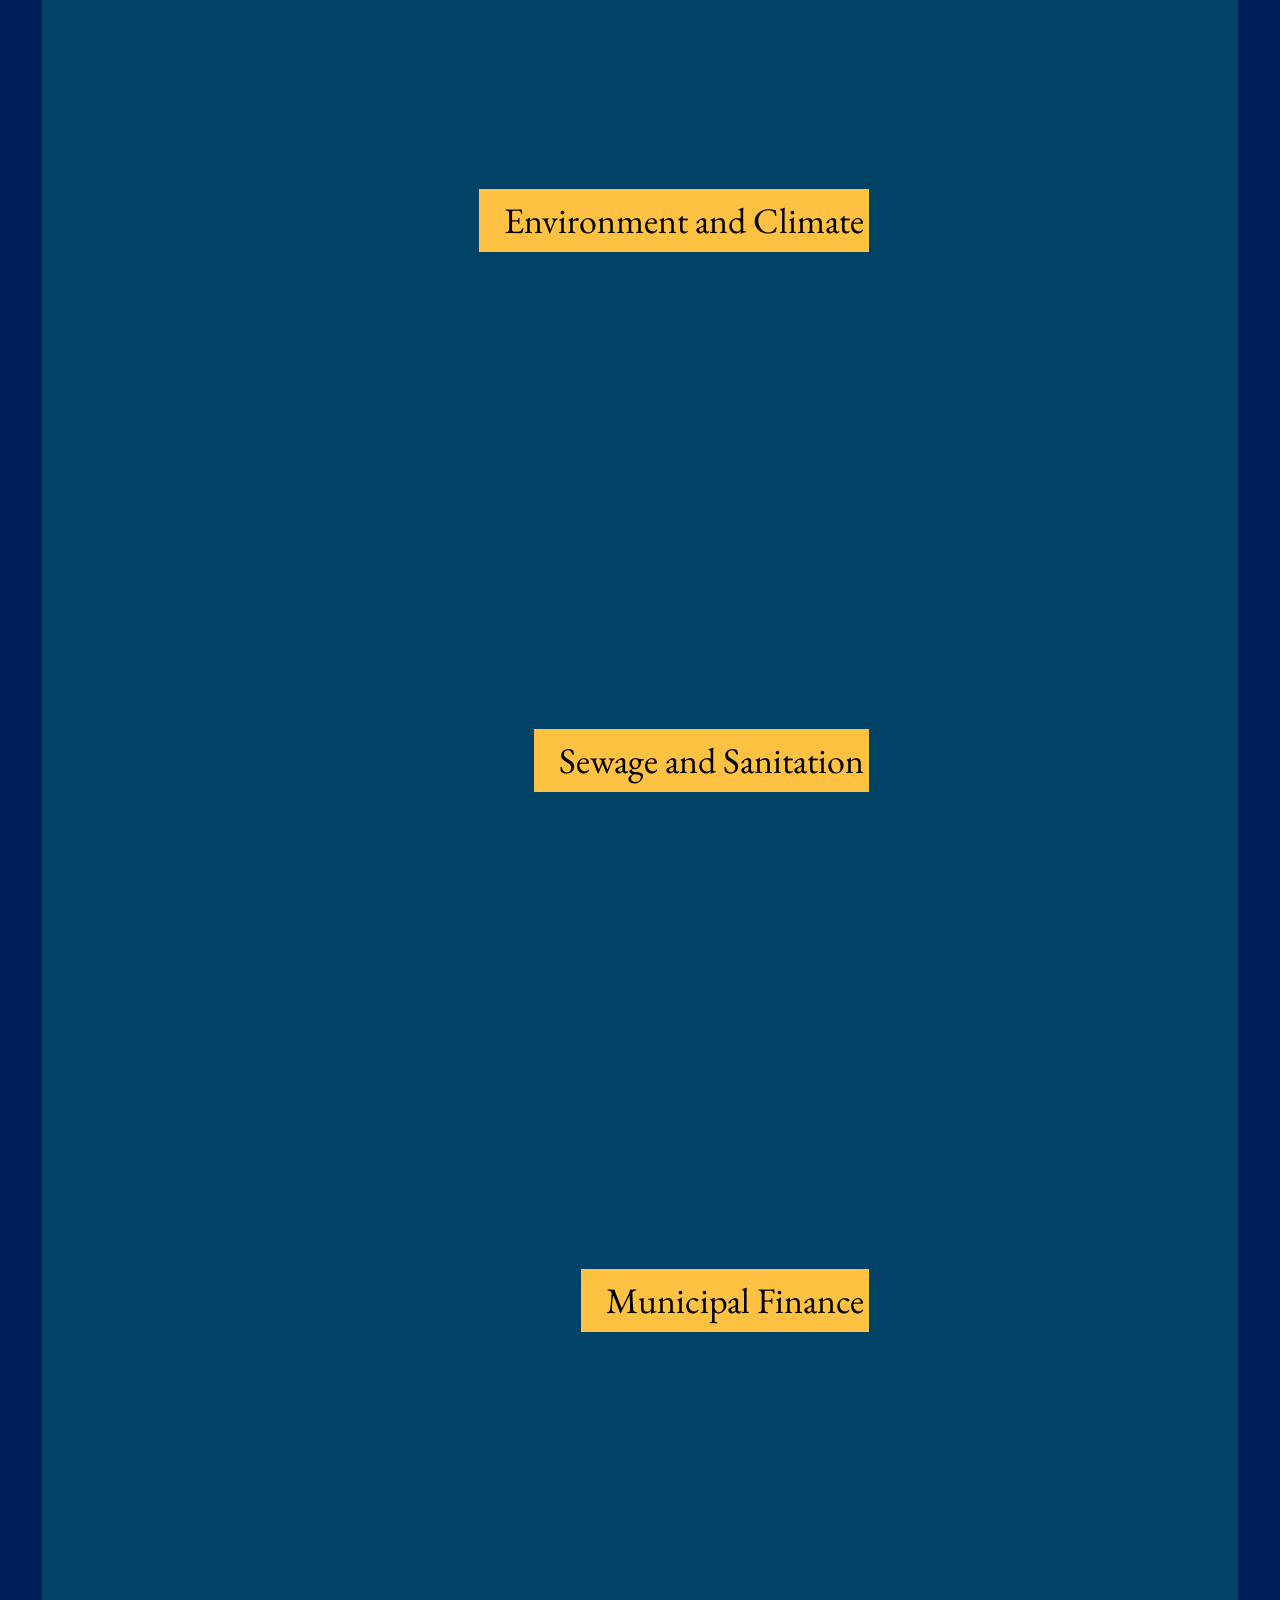
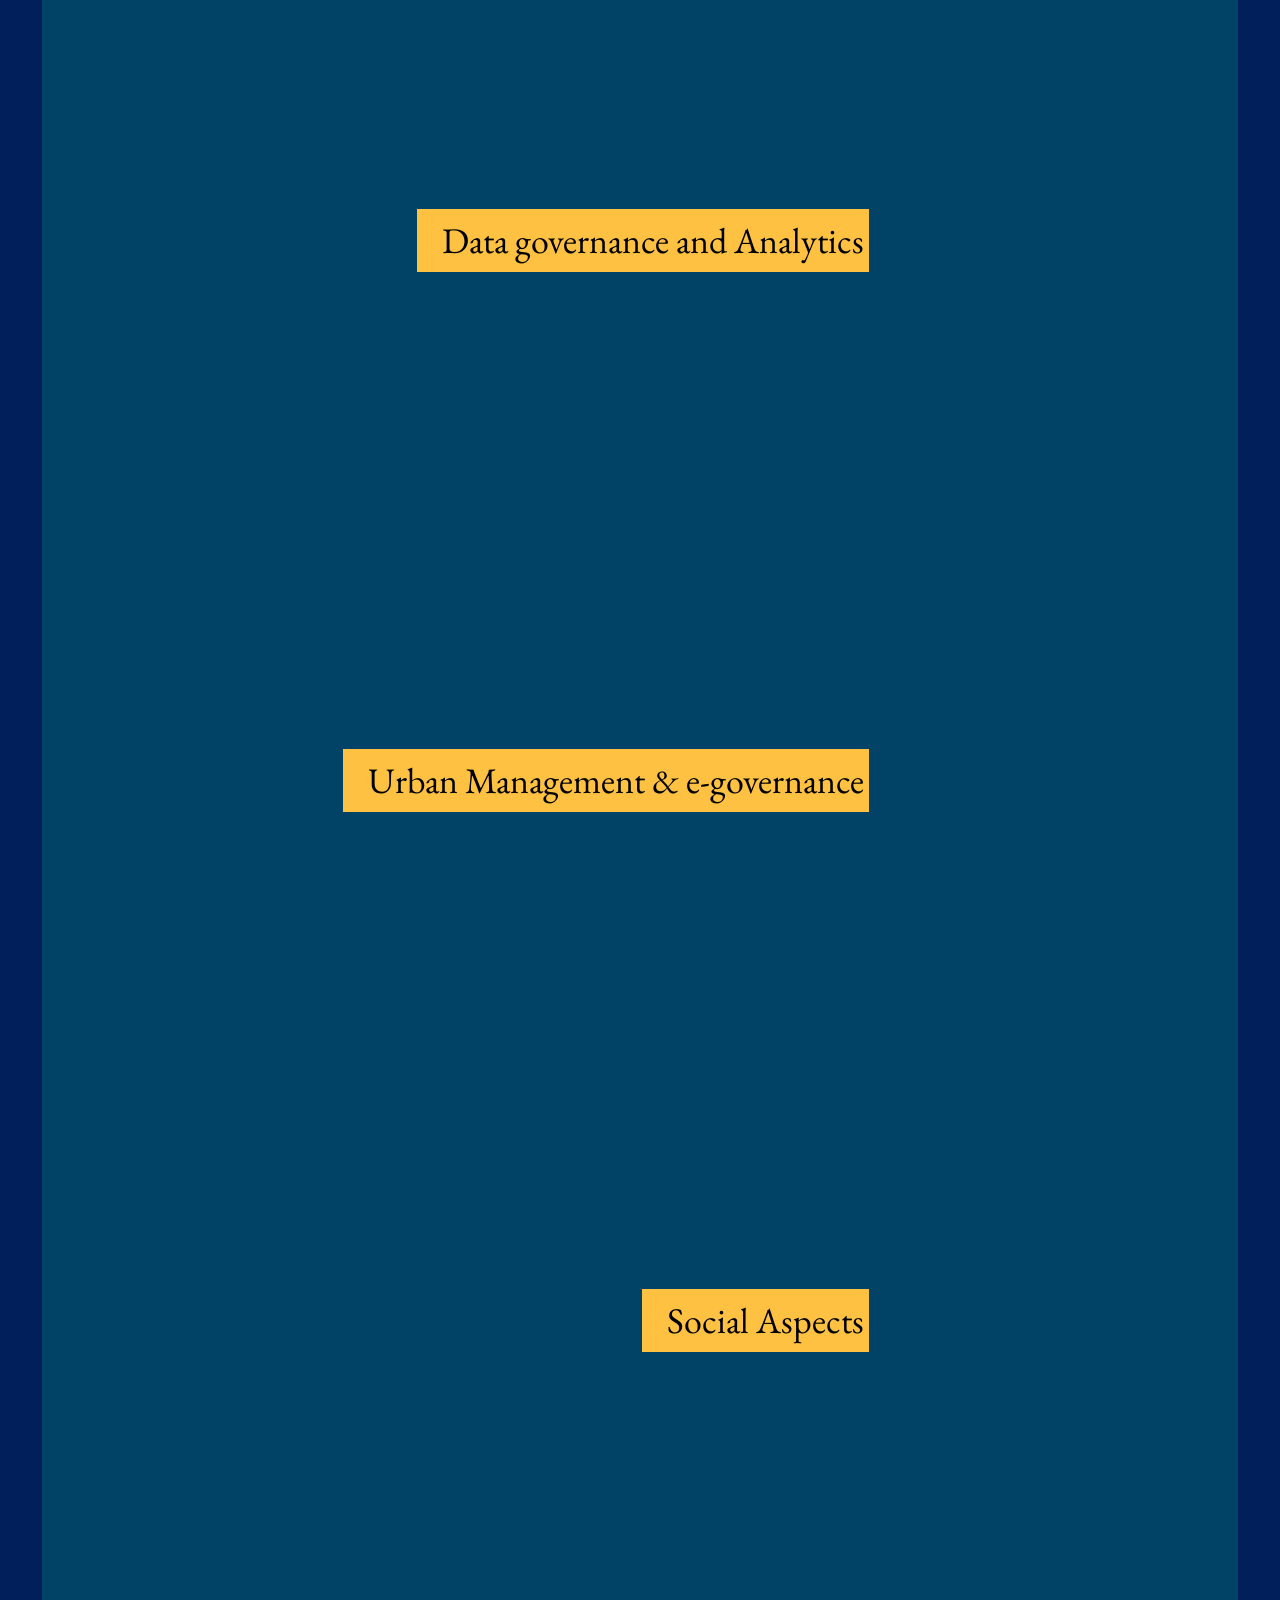
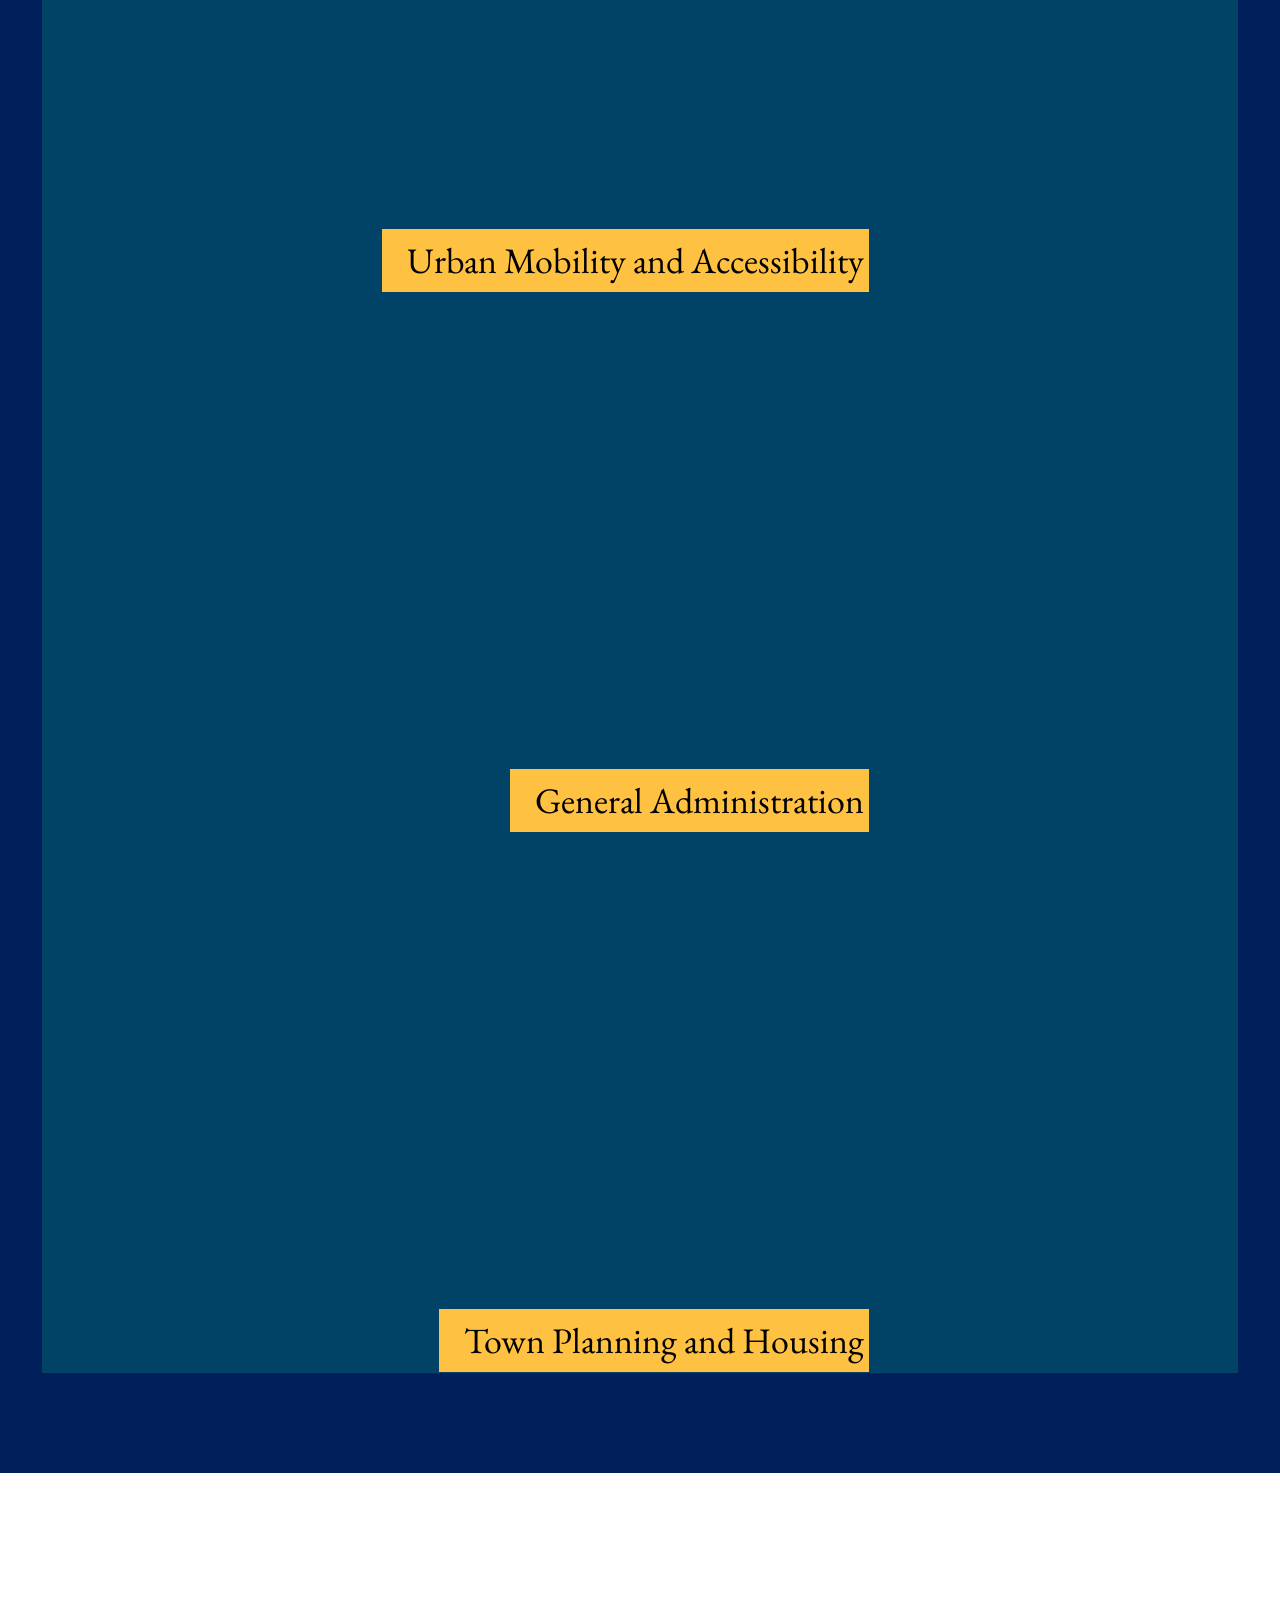
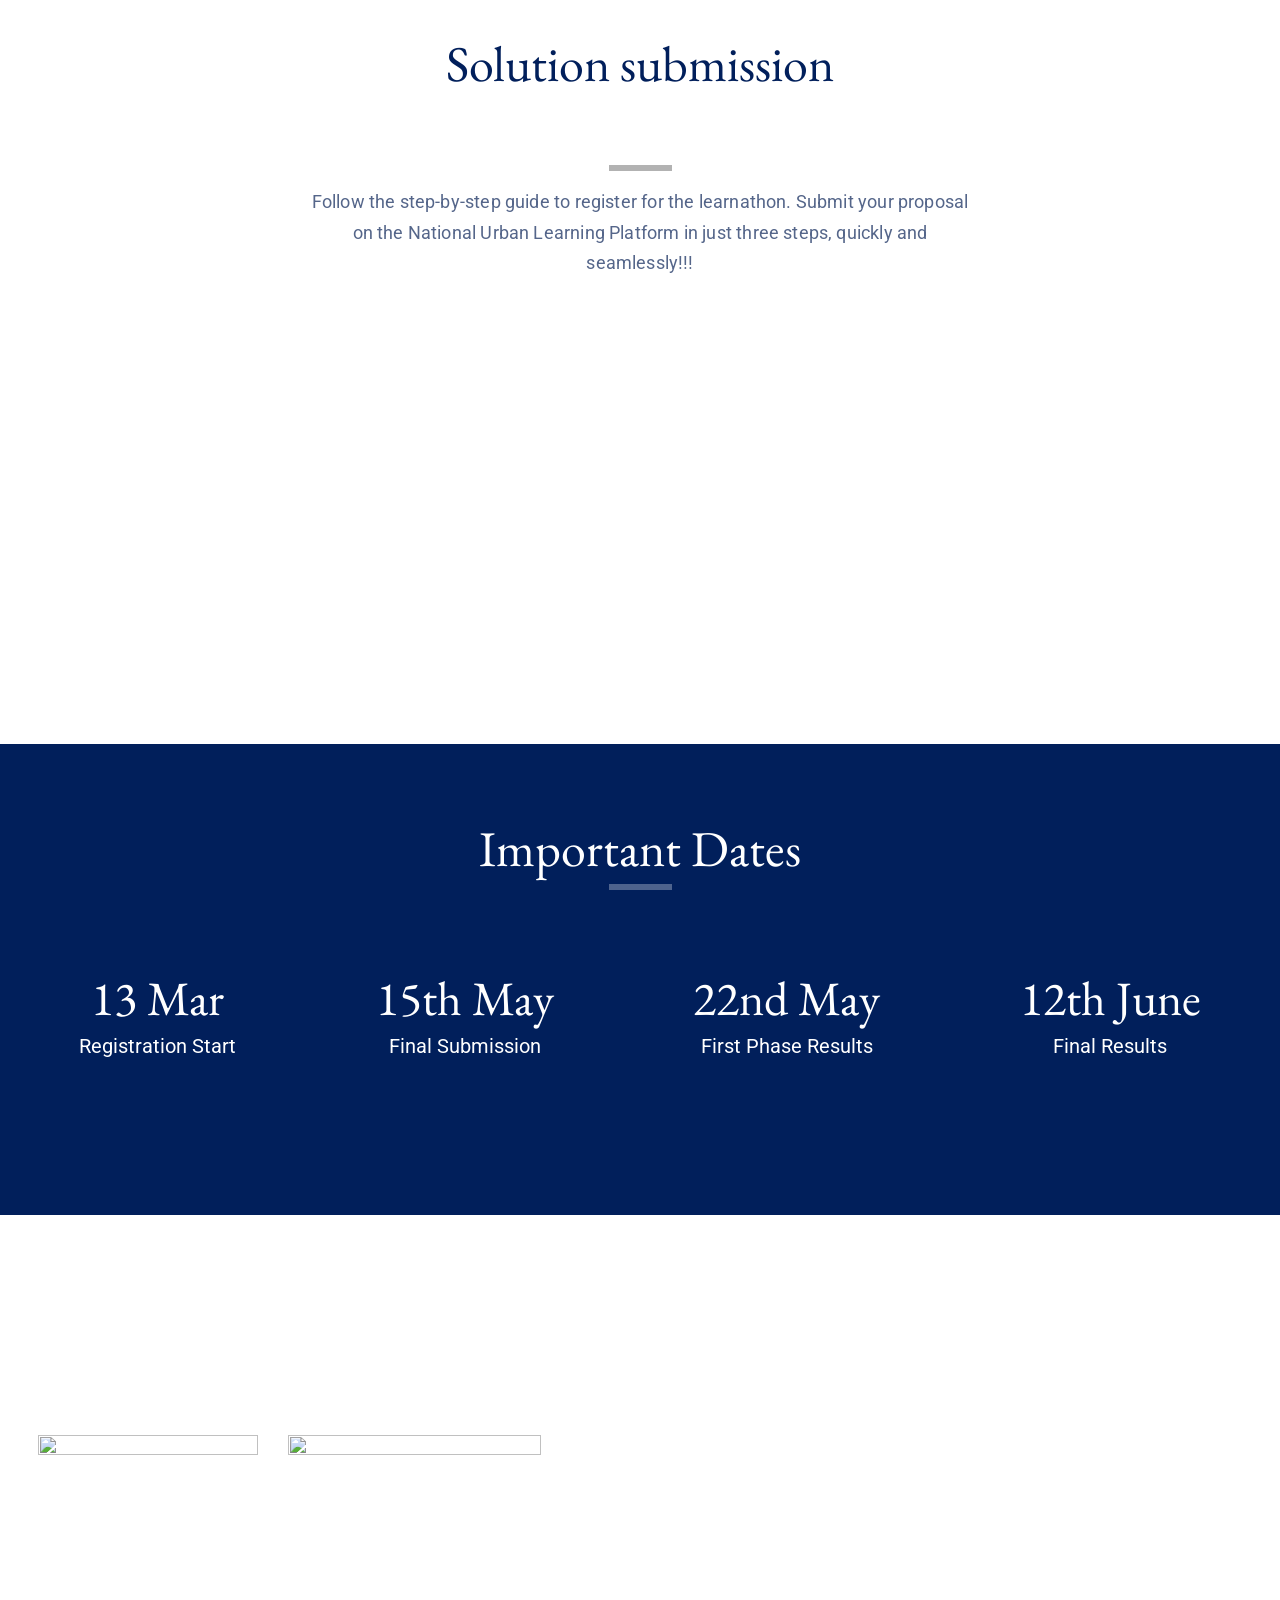
==== commit 7e798eb8: "Update text on the learnathon home page, at the top banner" ====
--- a/tenant/sunbird/learnathon.html
+++ b/tenant/sunbird/learnathon.html
@@ -59,7 +59,7 @@
   <div class="header-bg">
     <div class="deadline-ext-bar">
       <div class="deadline-box">
-        <div class="deadline-cover">Submission of entries is closed. Voting for the shortlisted solutions will start on <span class="font-700">24th May 2023</span>
+        <div class="deadline-cover">Voting is open now. Vote for the entries you like by <span class="font-700">15th June</span> and identify the winning solutions!
         </div>
       </div>
     </div>
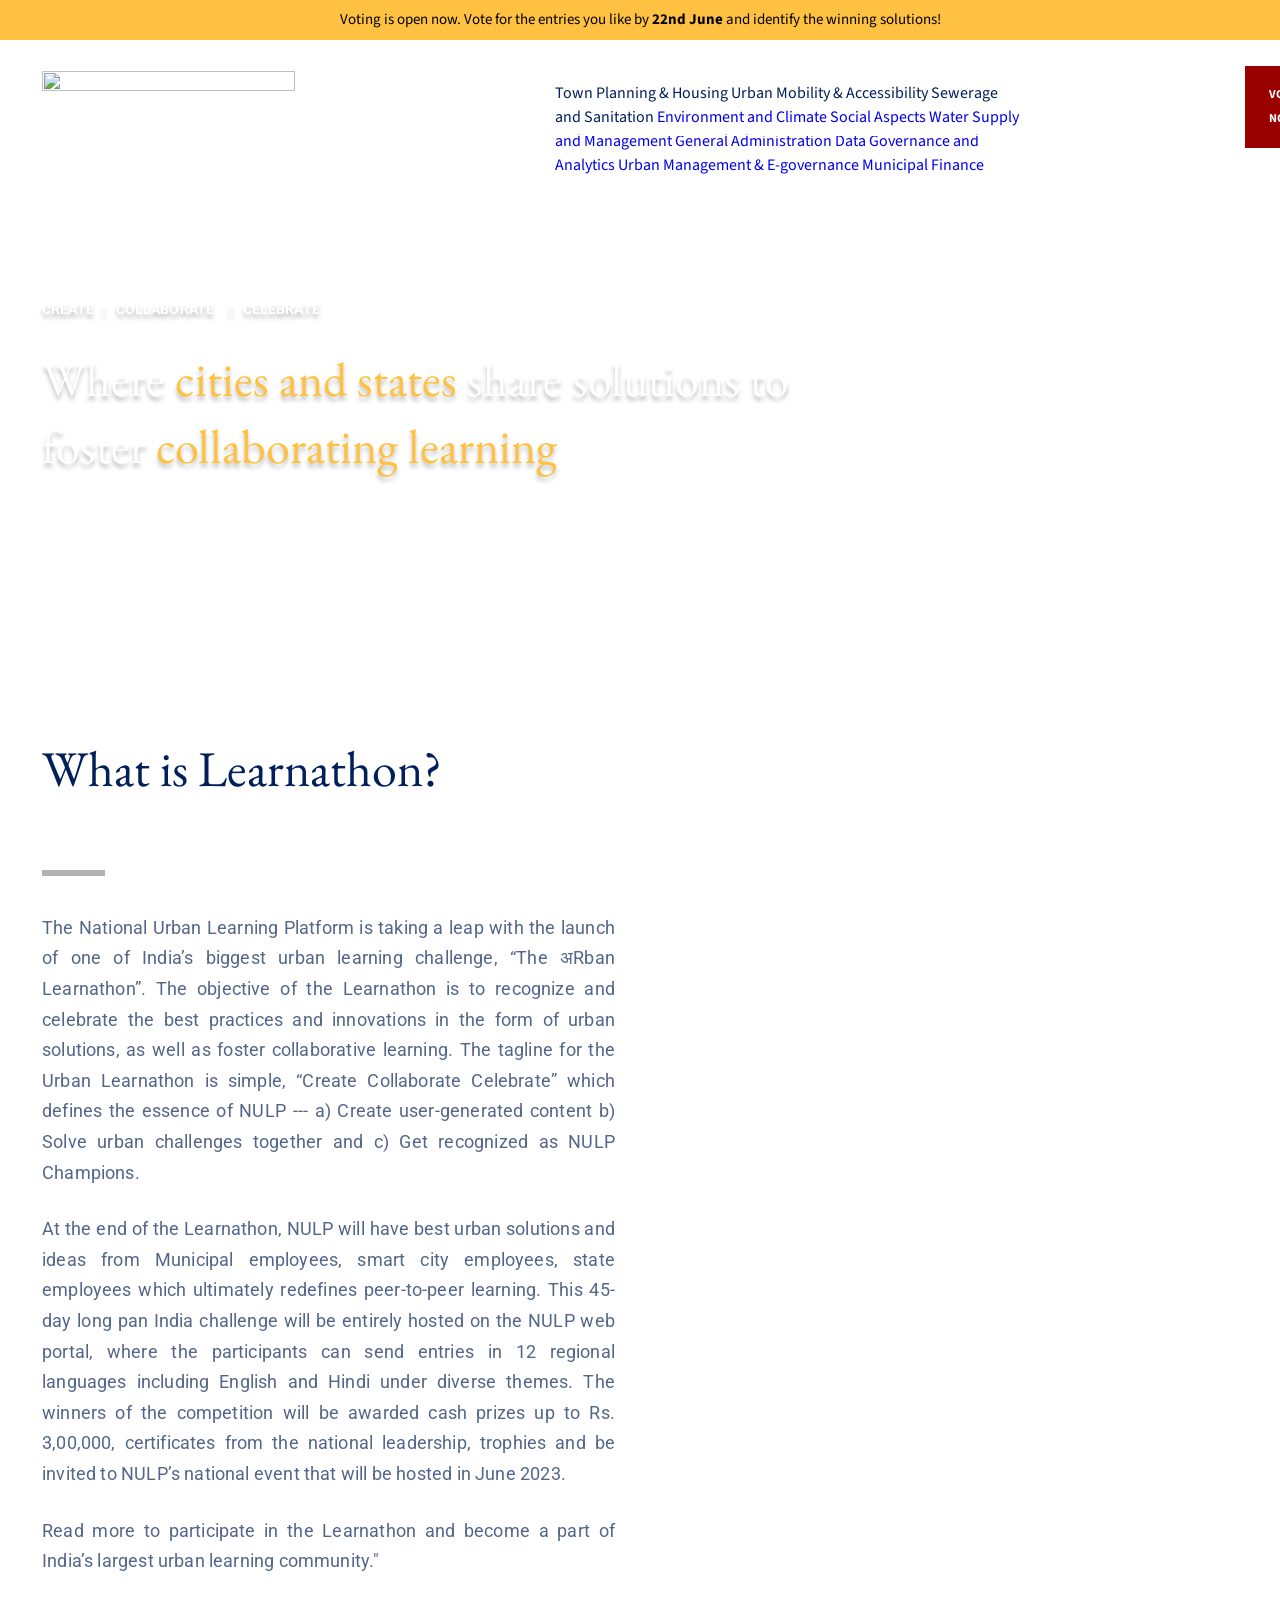
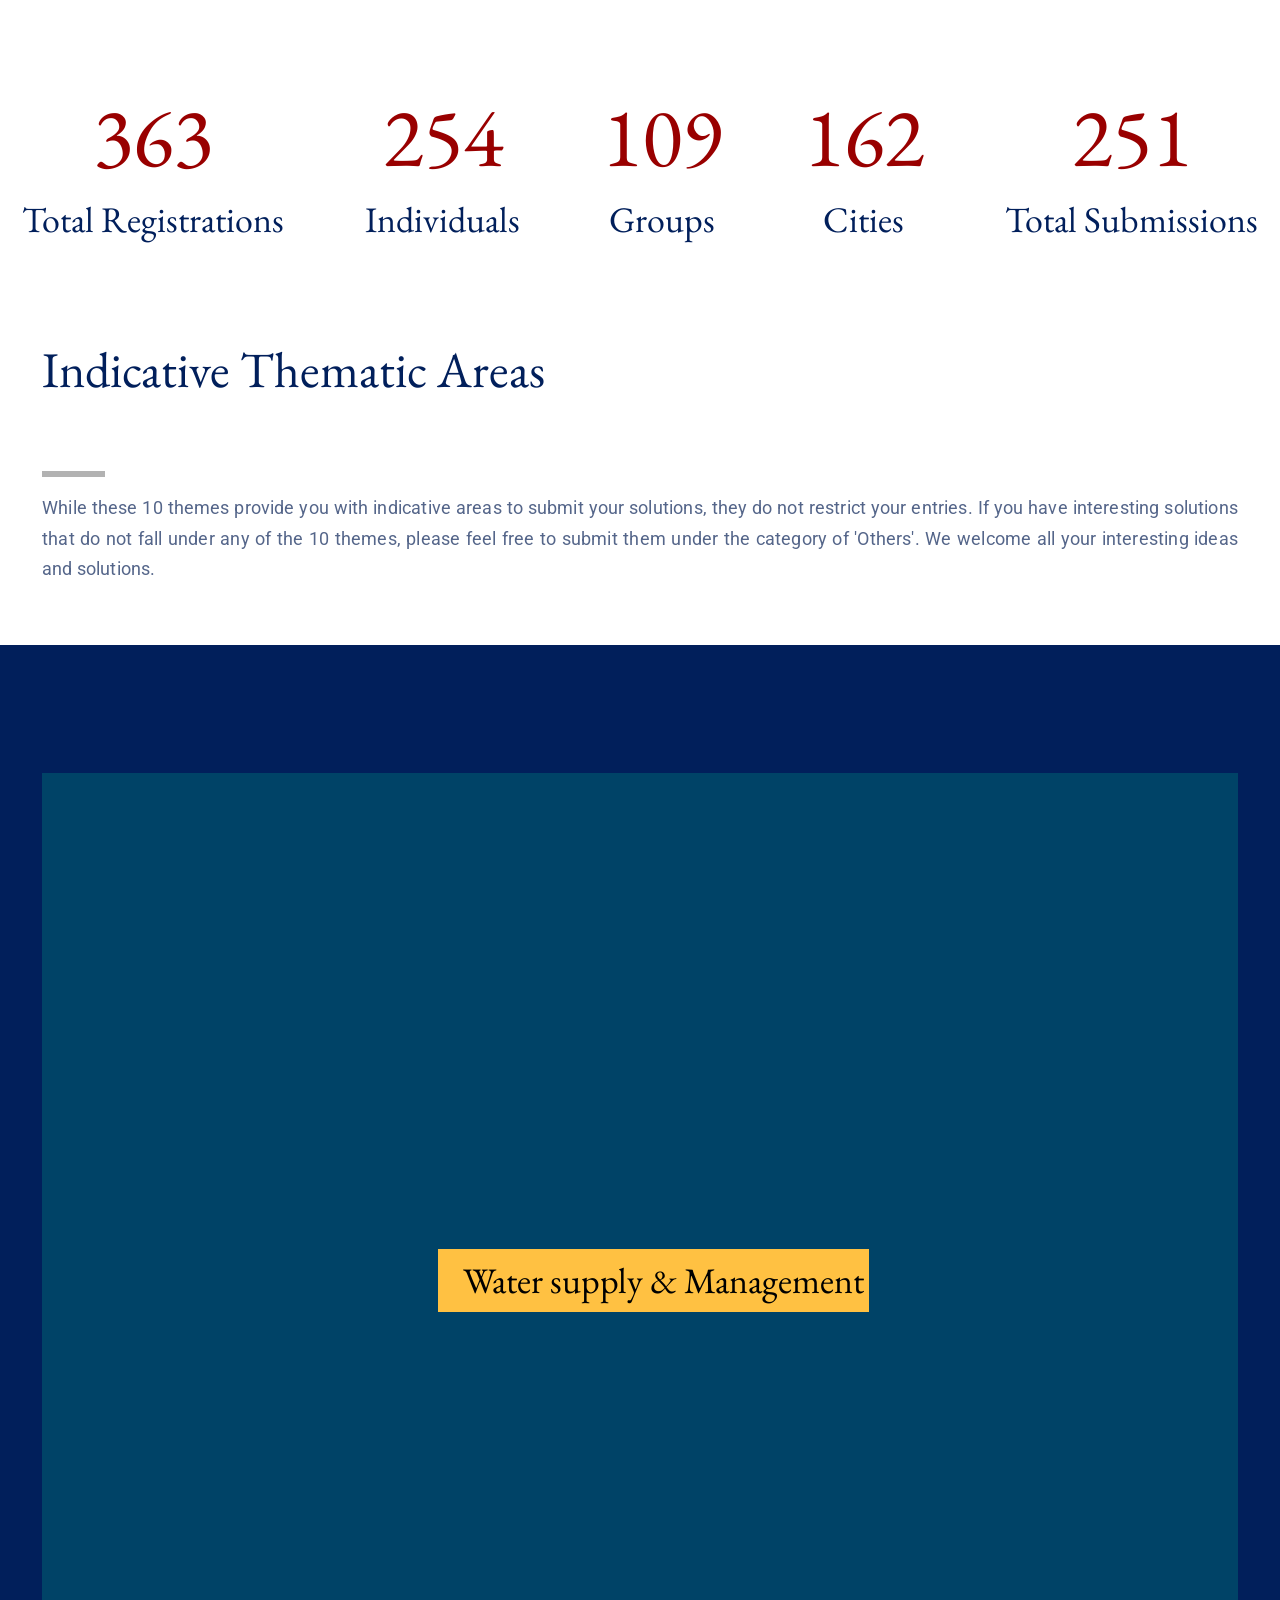
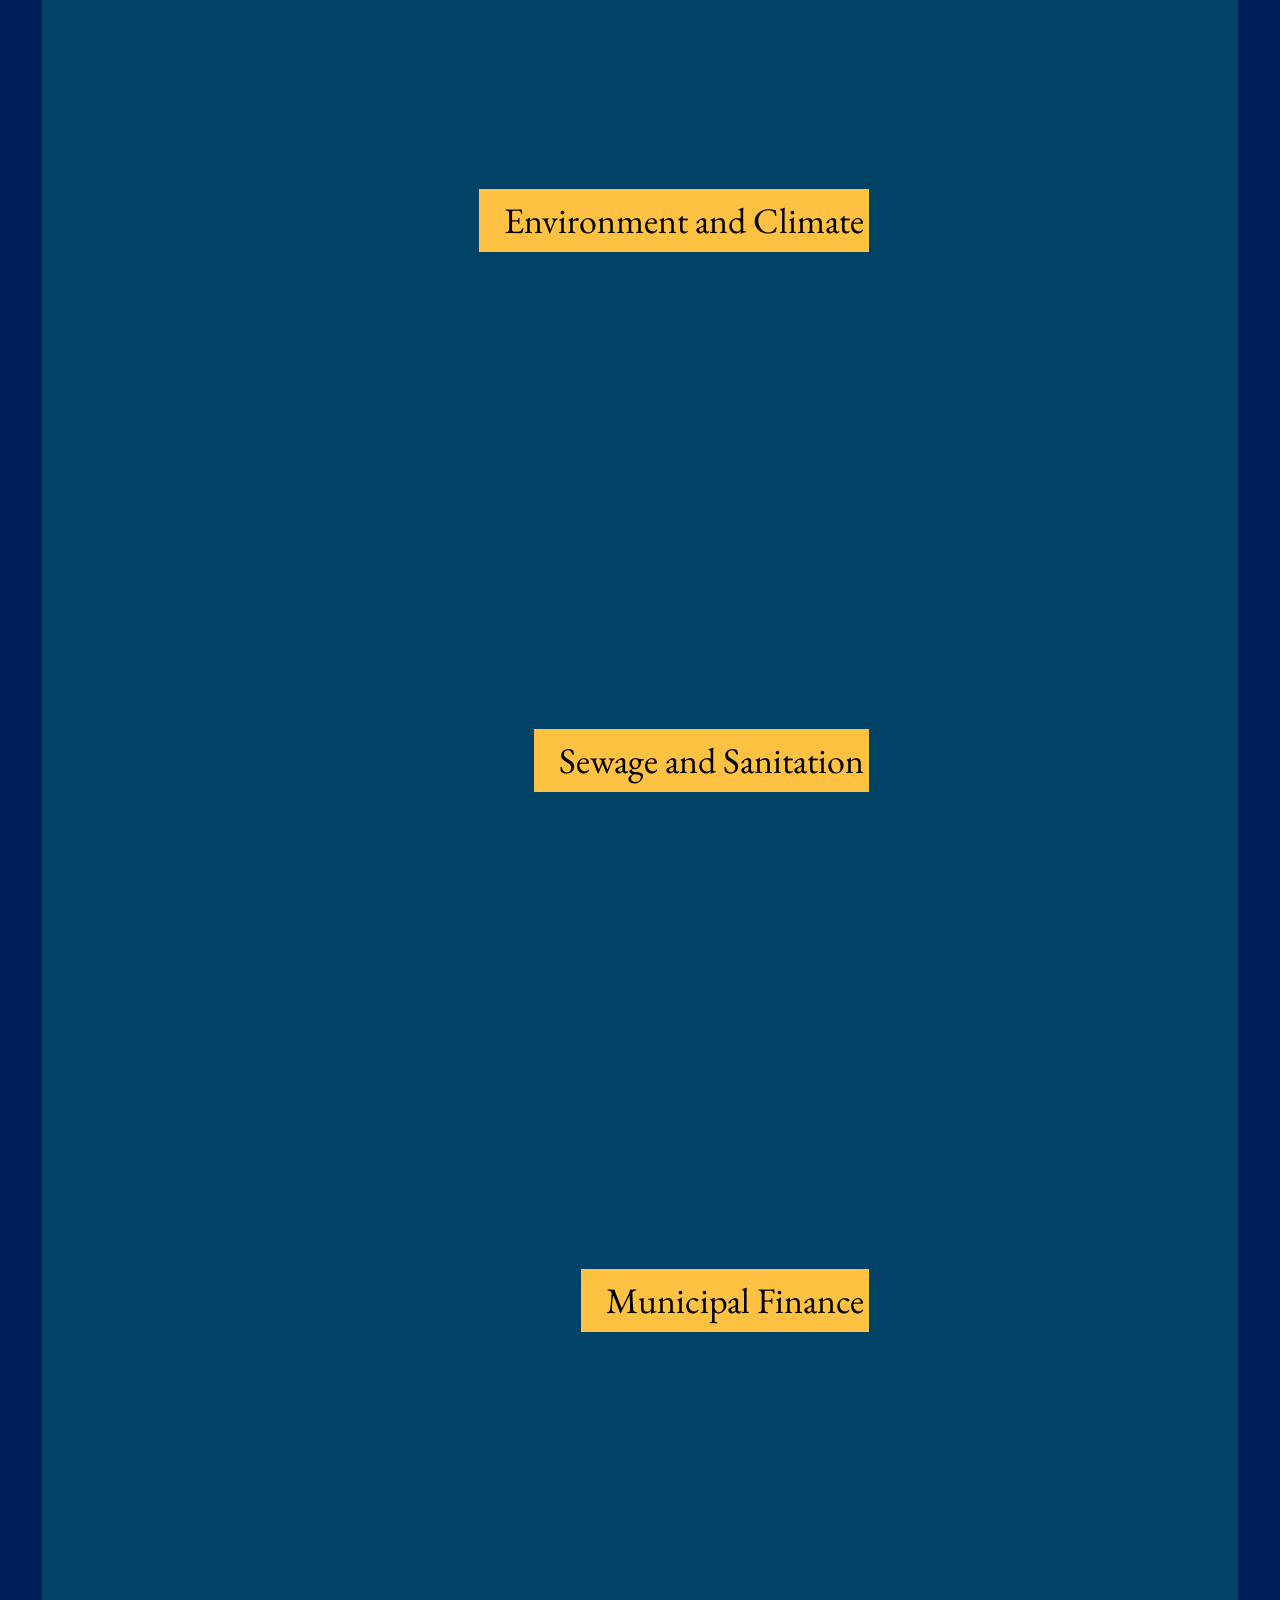
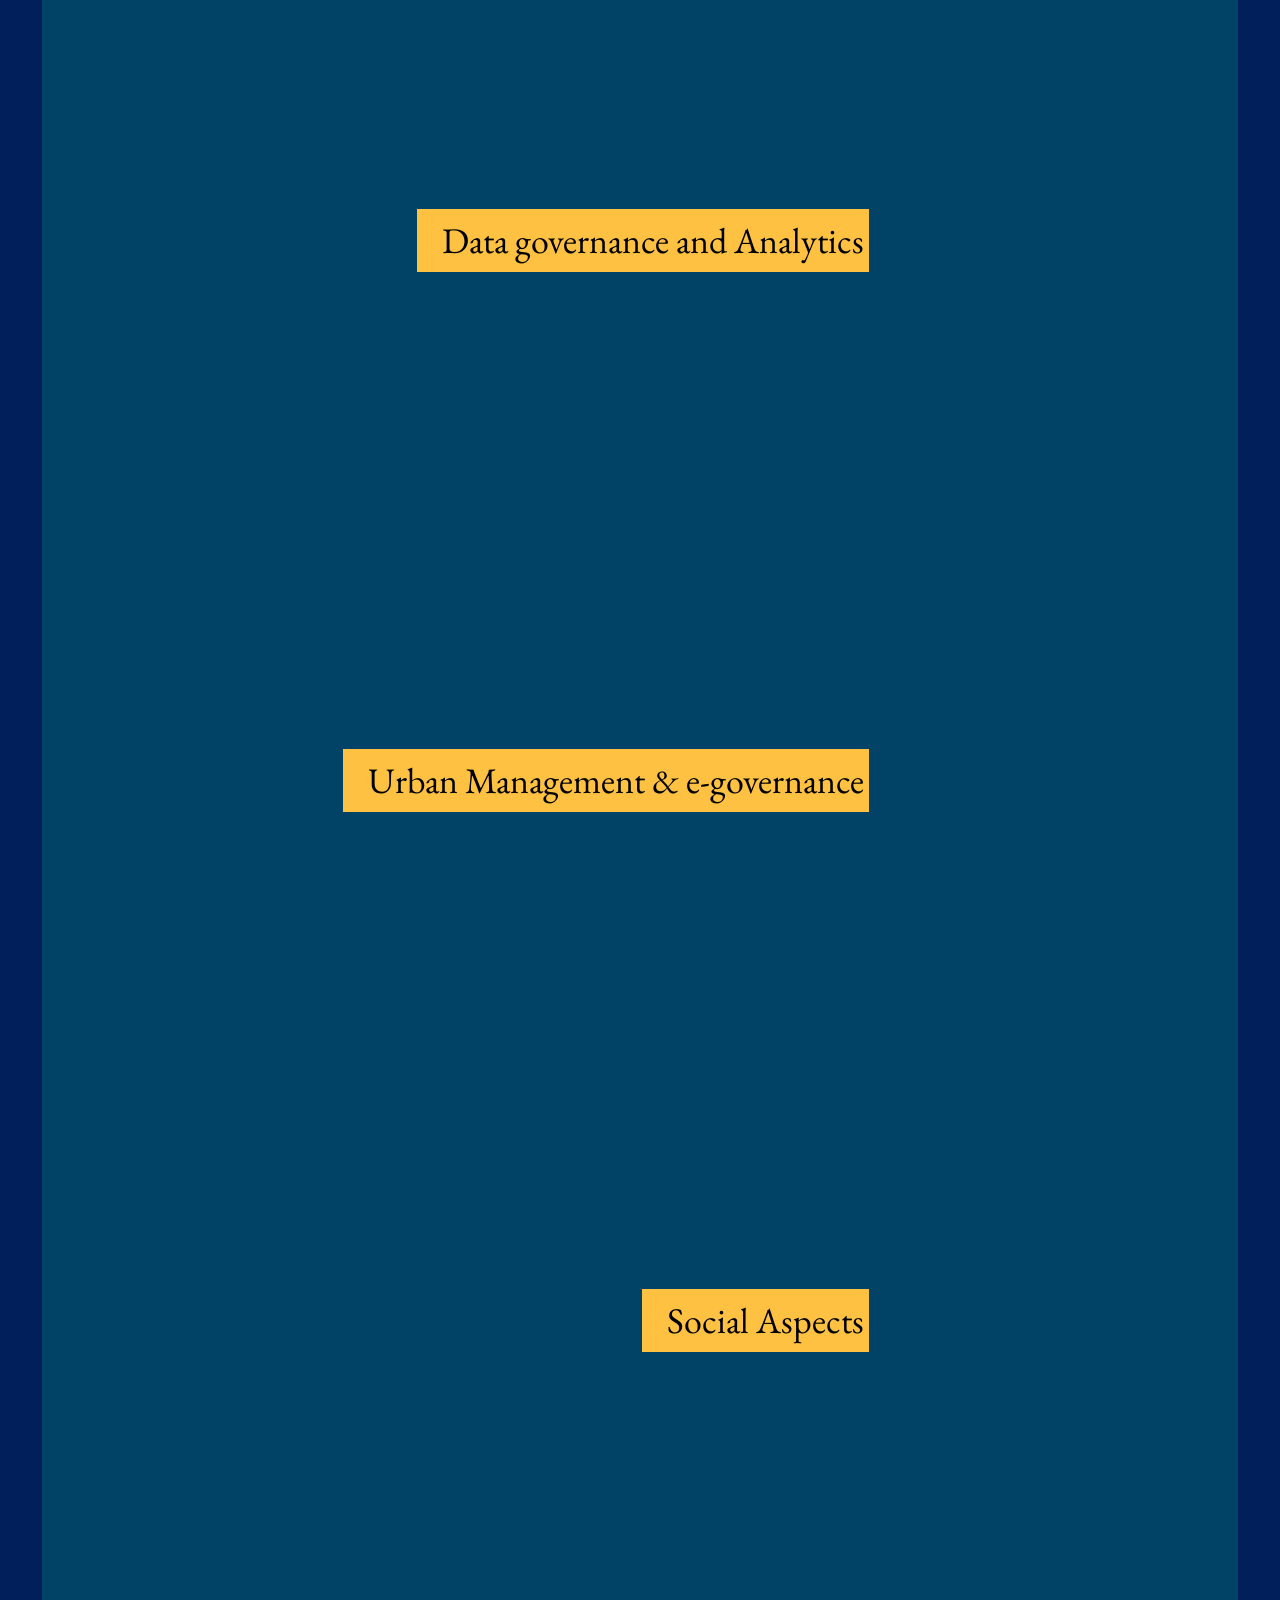
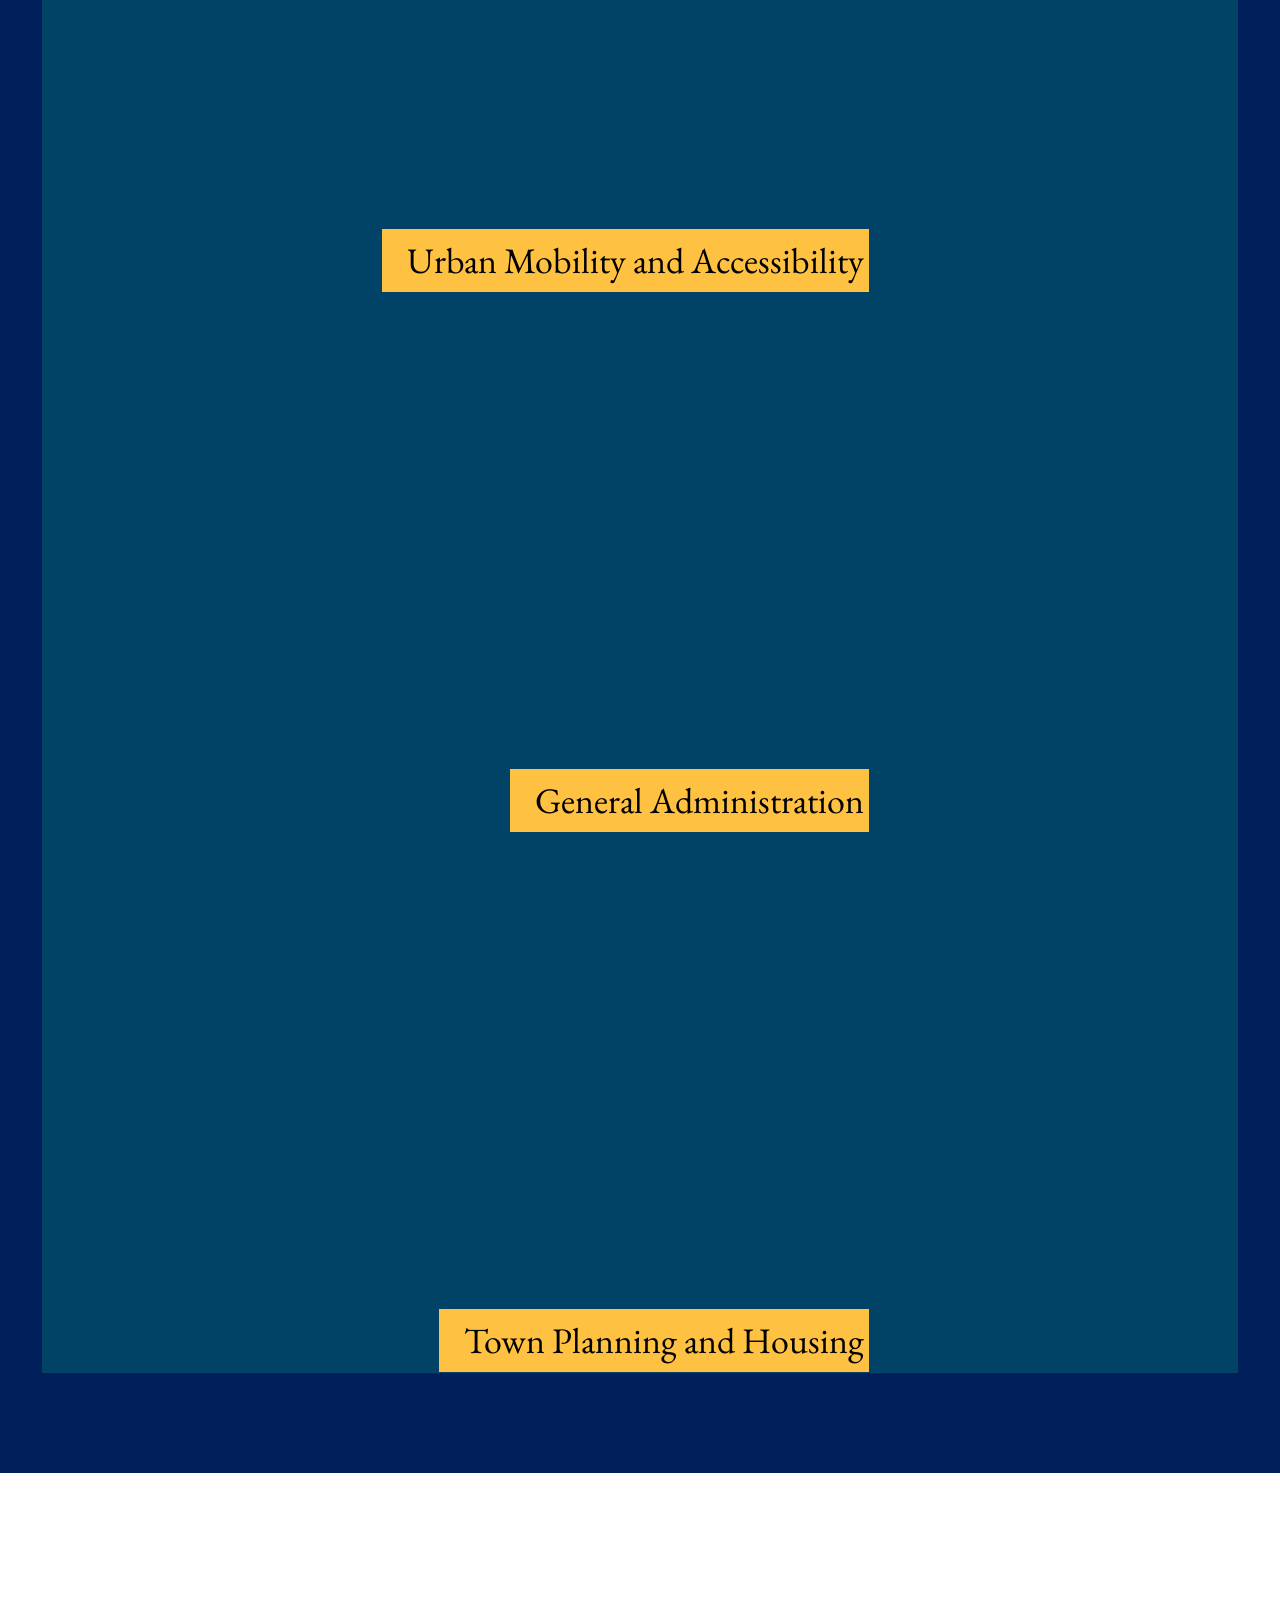
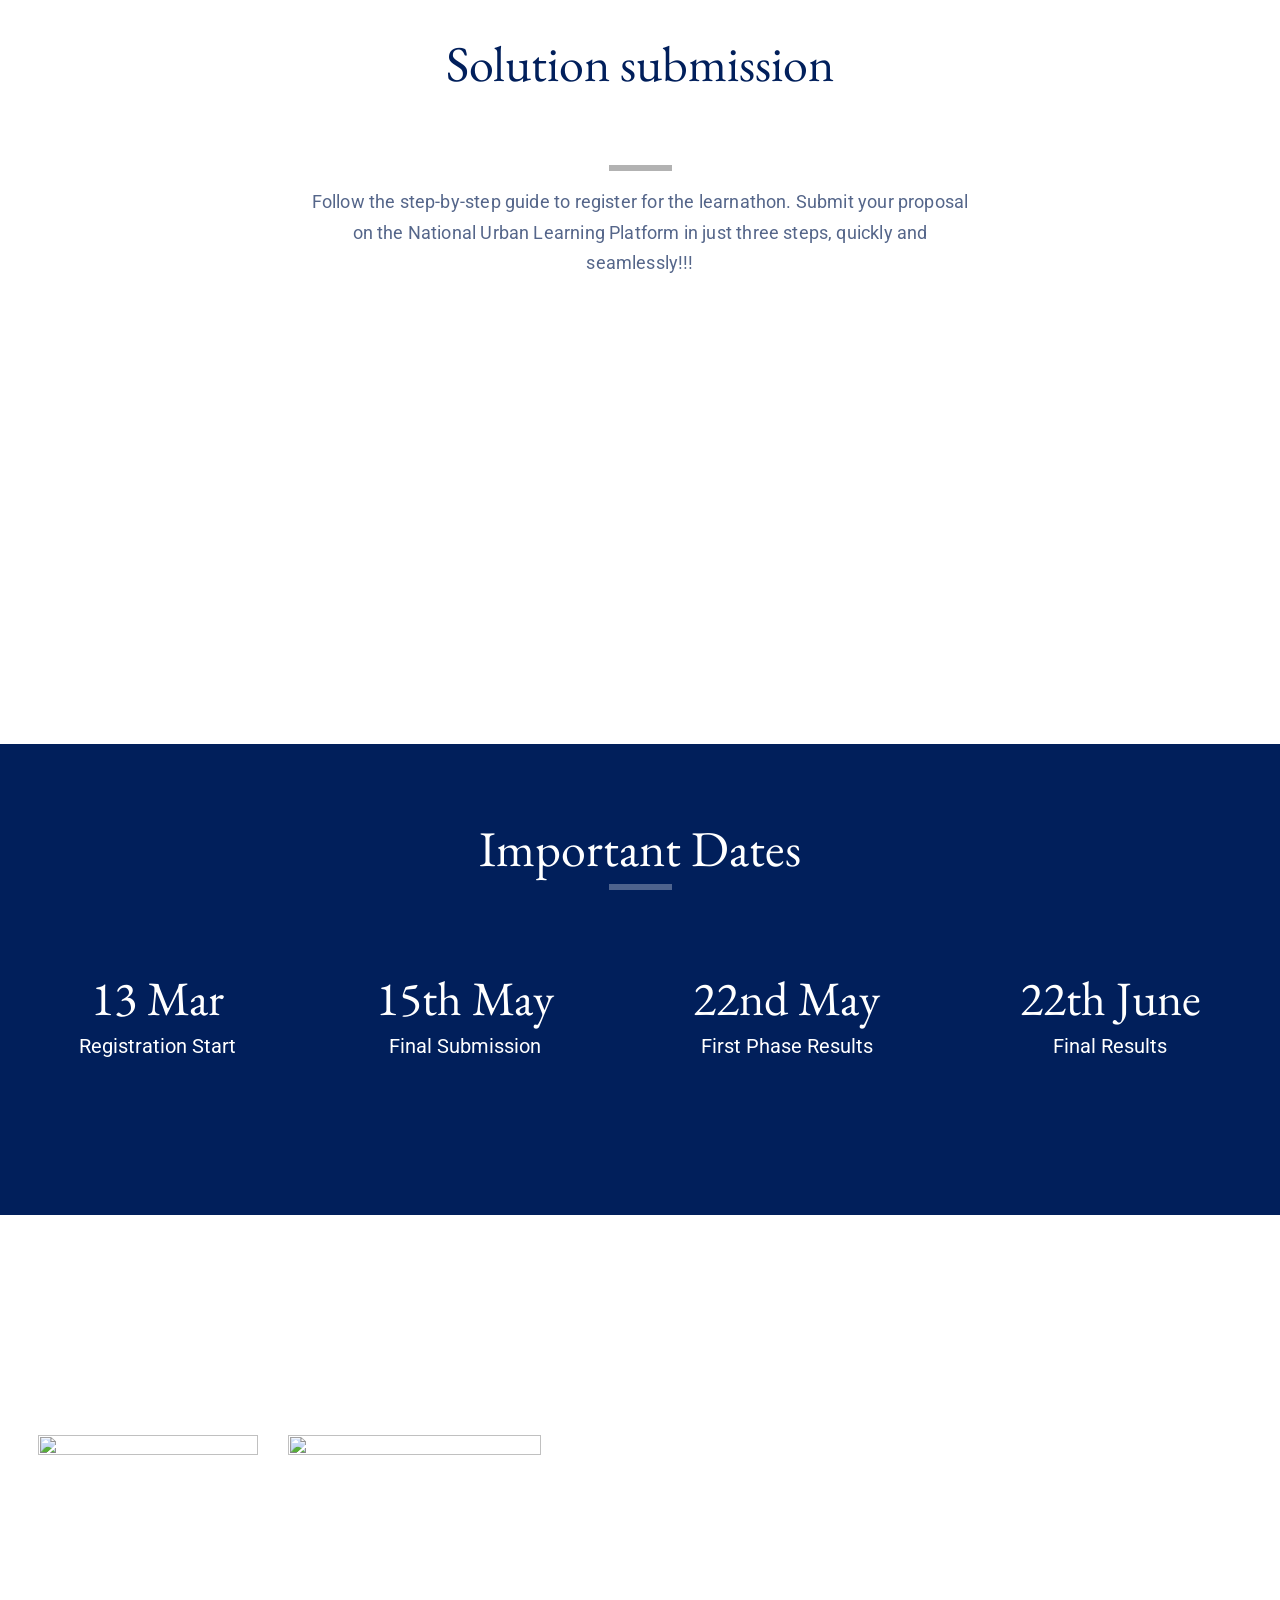
==== commit 7a72b845: "Task #0000 feat: Update the date 12 june to 22 june" ====
--- a/tenant/sunbird/learnathon.html
+++ b/tenant/sunbird/learnathon.html
@@ -59,7 +59,7 @@
   <div class="header-bg">
     <div class="deadline-ext-bar">
       <div class="deadline-box">
-        <div class="deadline-cover">Voting is open now. Vote for the entries you like by <span class="font-700">15th June</span> and identify the winning solutions!
+        <div class="deadline-cover">Voting is open now. Vote for the entries you like by <span class="font-700">22nd June</span> and identify the winning solutions!
         </div>
       </div>
     </div>
@@ -338,7 +338,7 @@
         <div class="num-cont1 text-white">First Phase Results</div>
       </div>
       <div>
-        <div class="number1 text-white">12th June</div>
+        <div class="number1 text-white">22th June</div>
         <div class="num-cont1 text-white">Final Results</div>
       </div>
     </div>
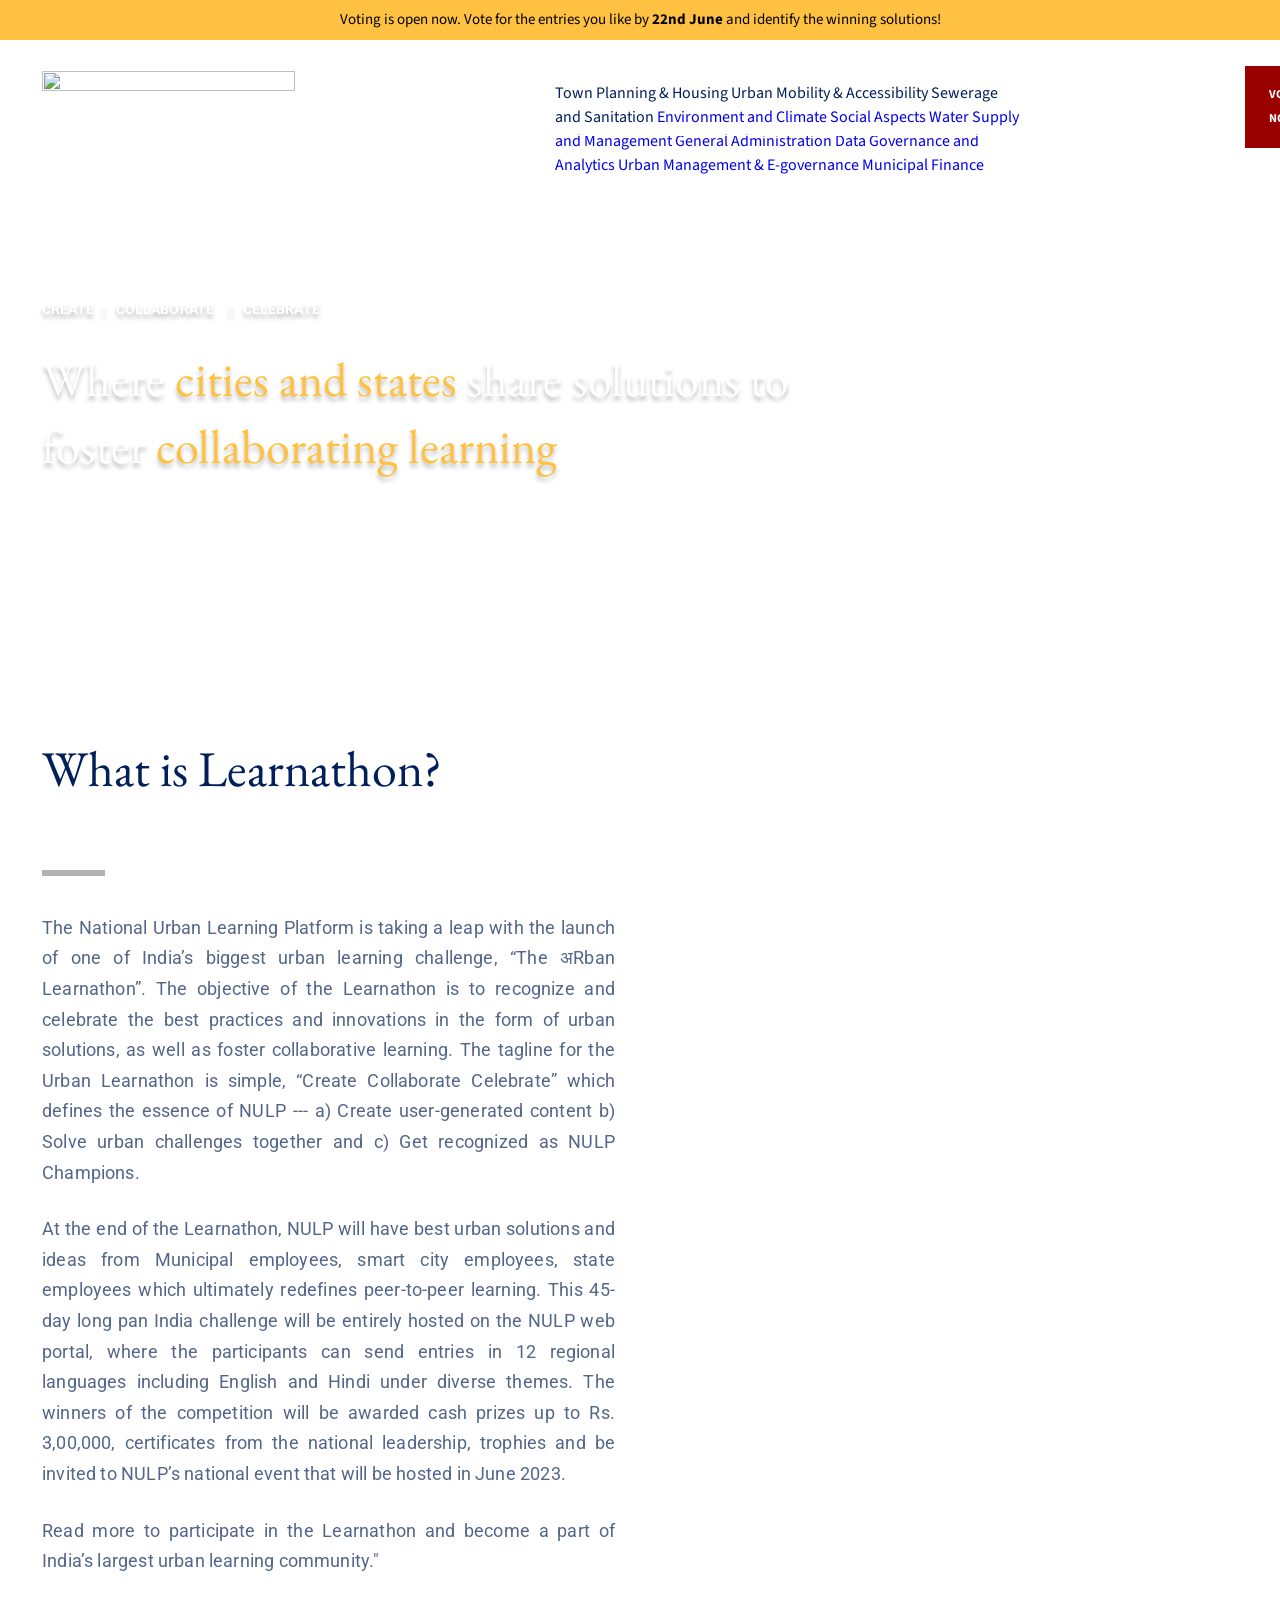
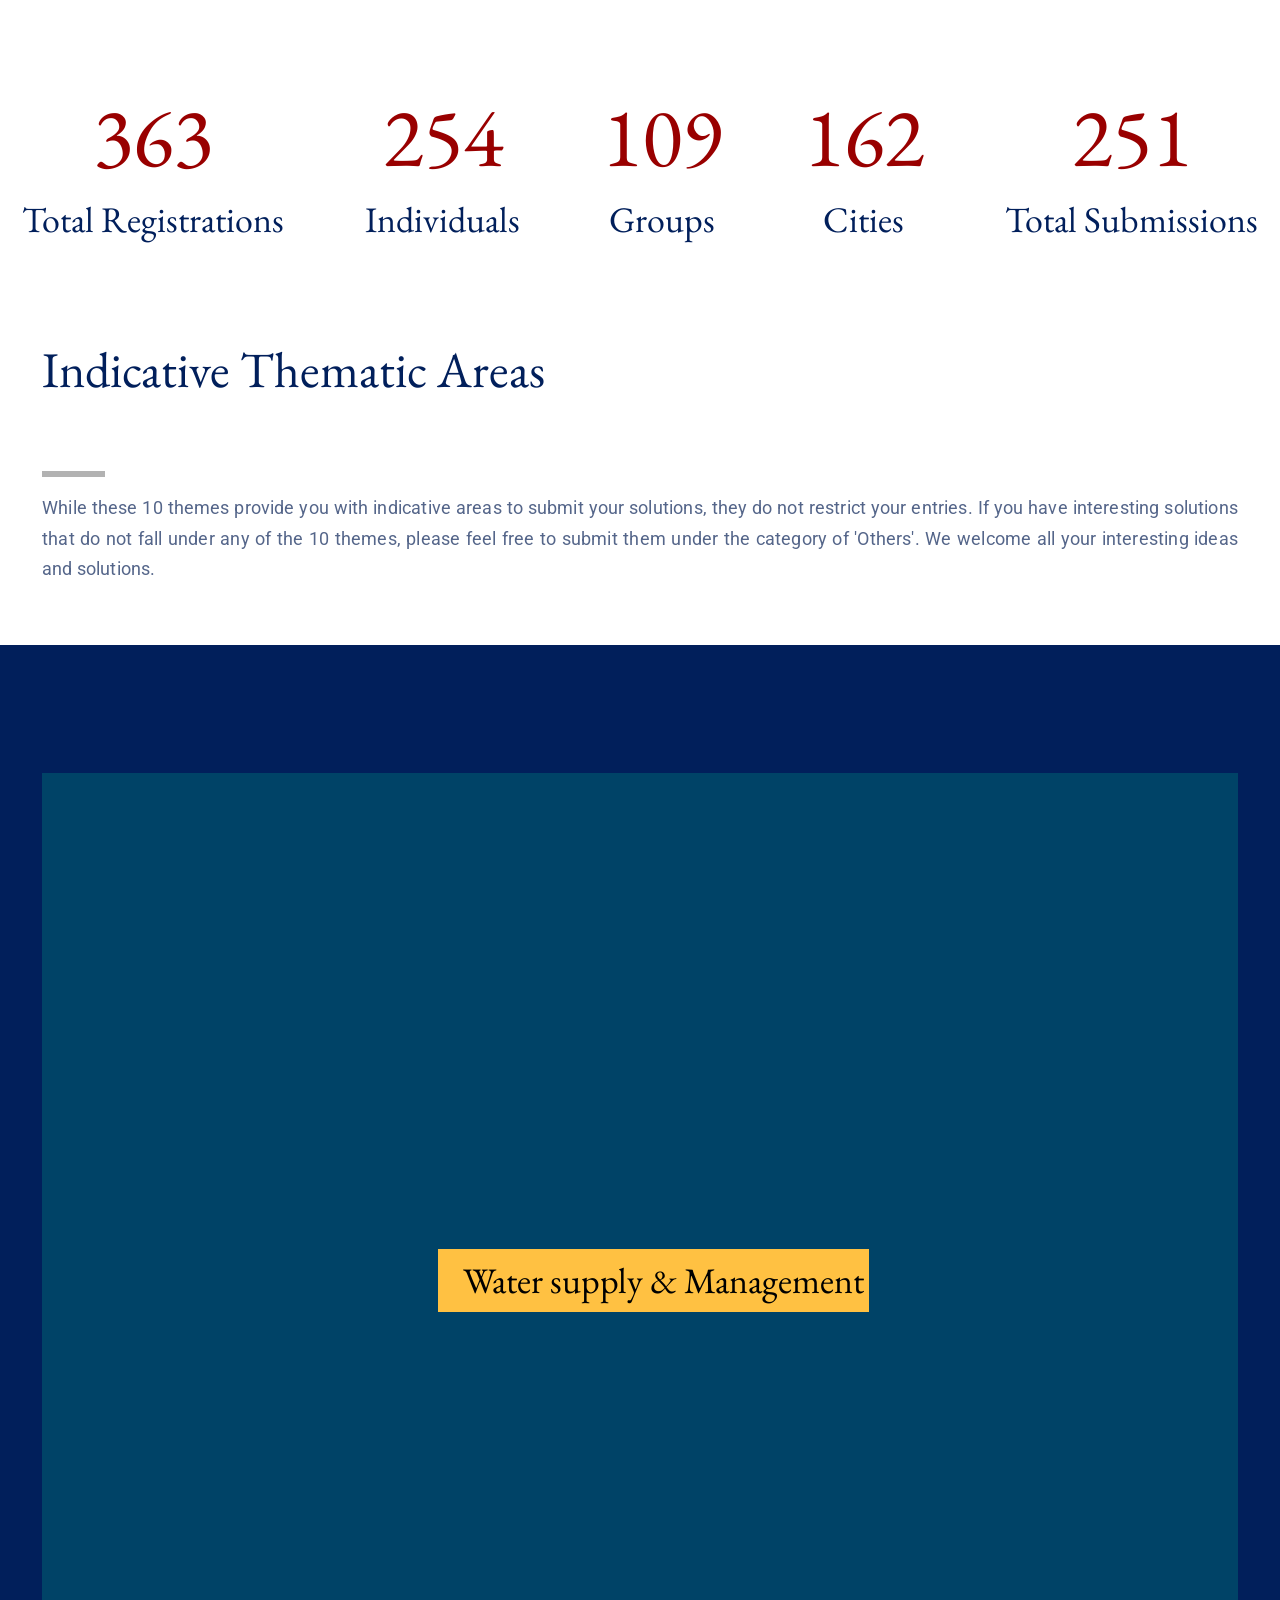
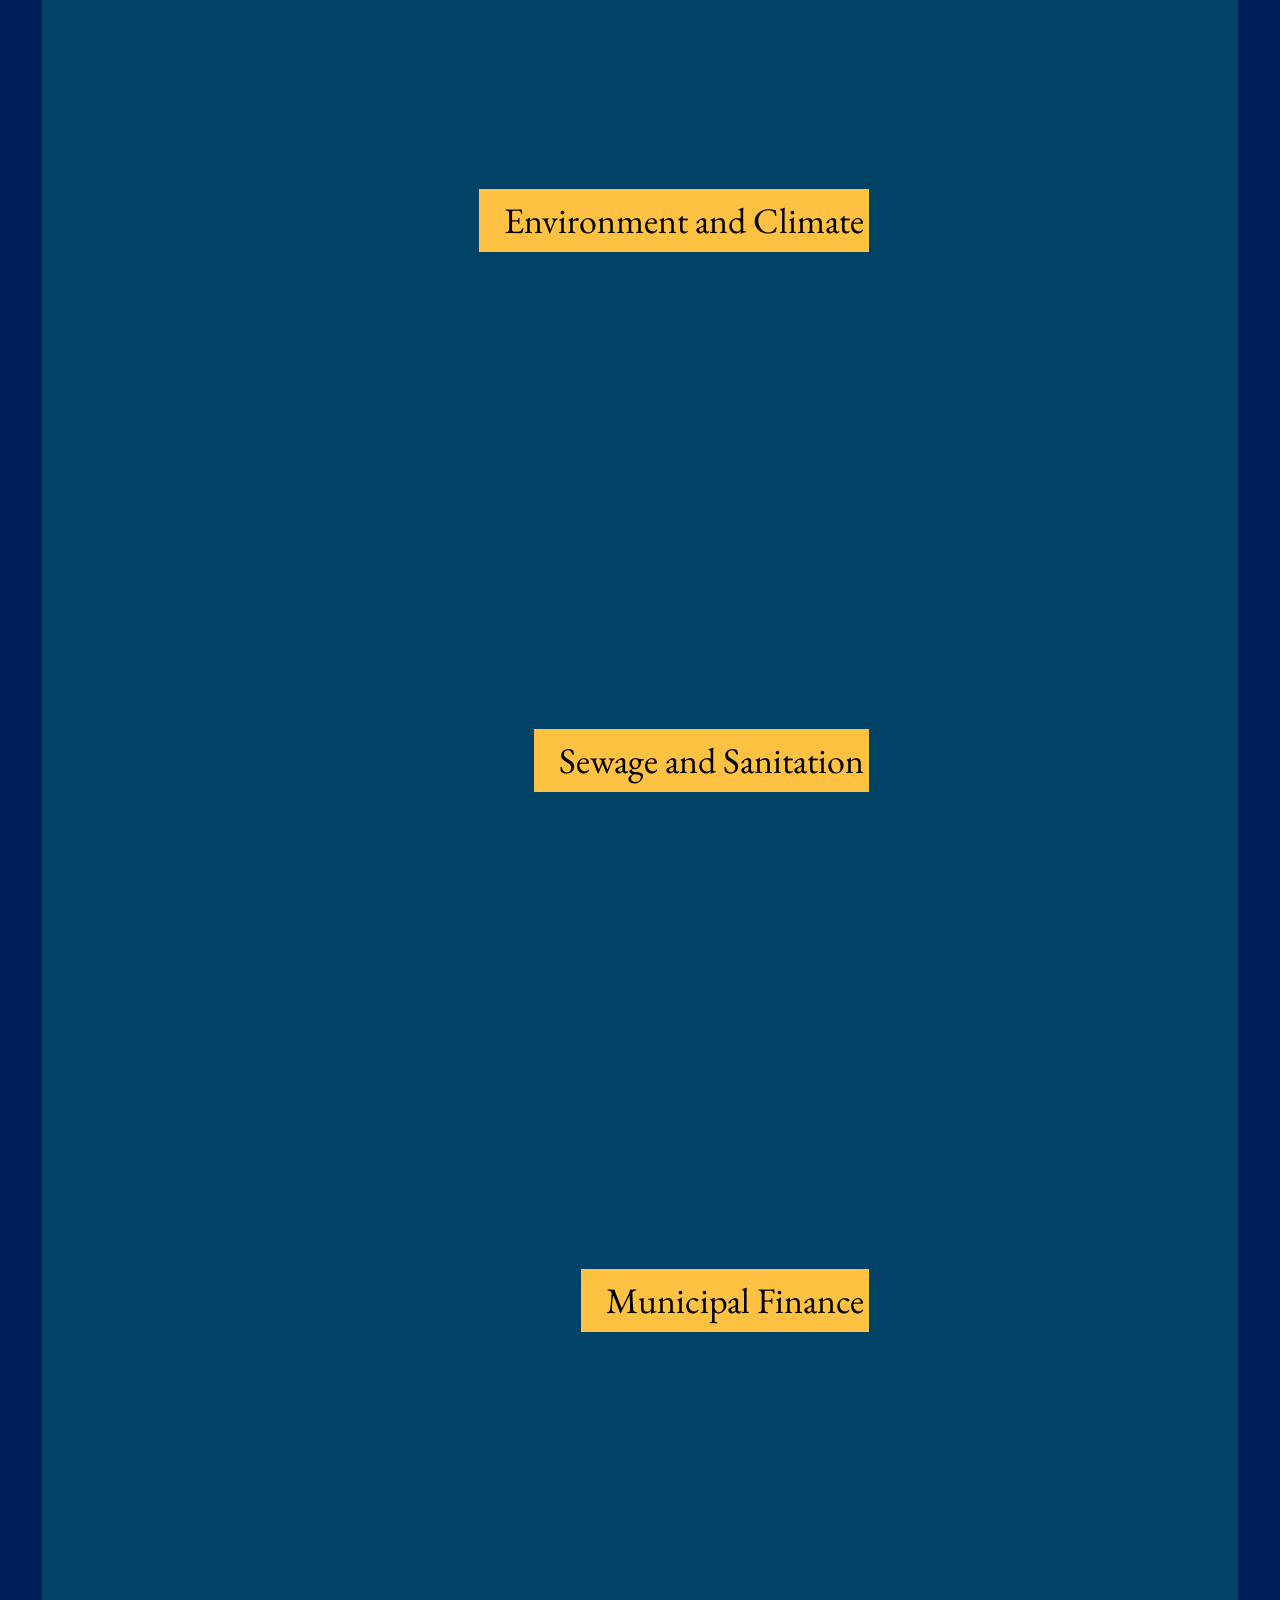
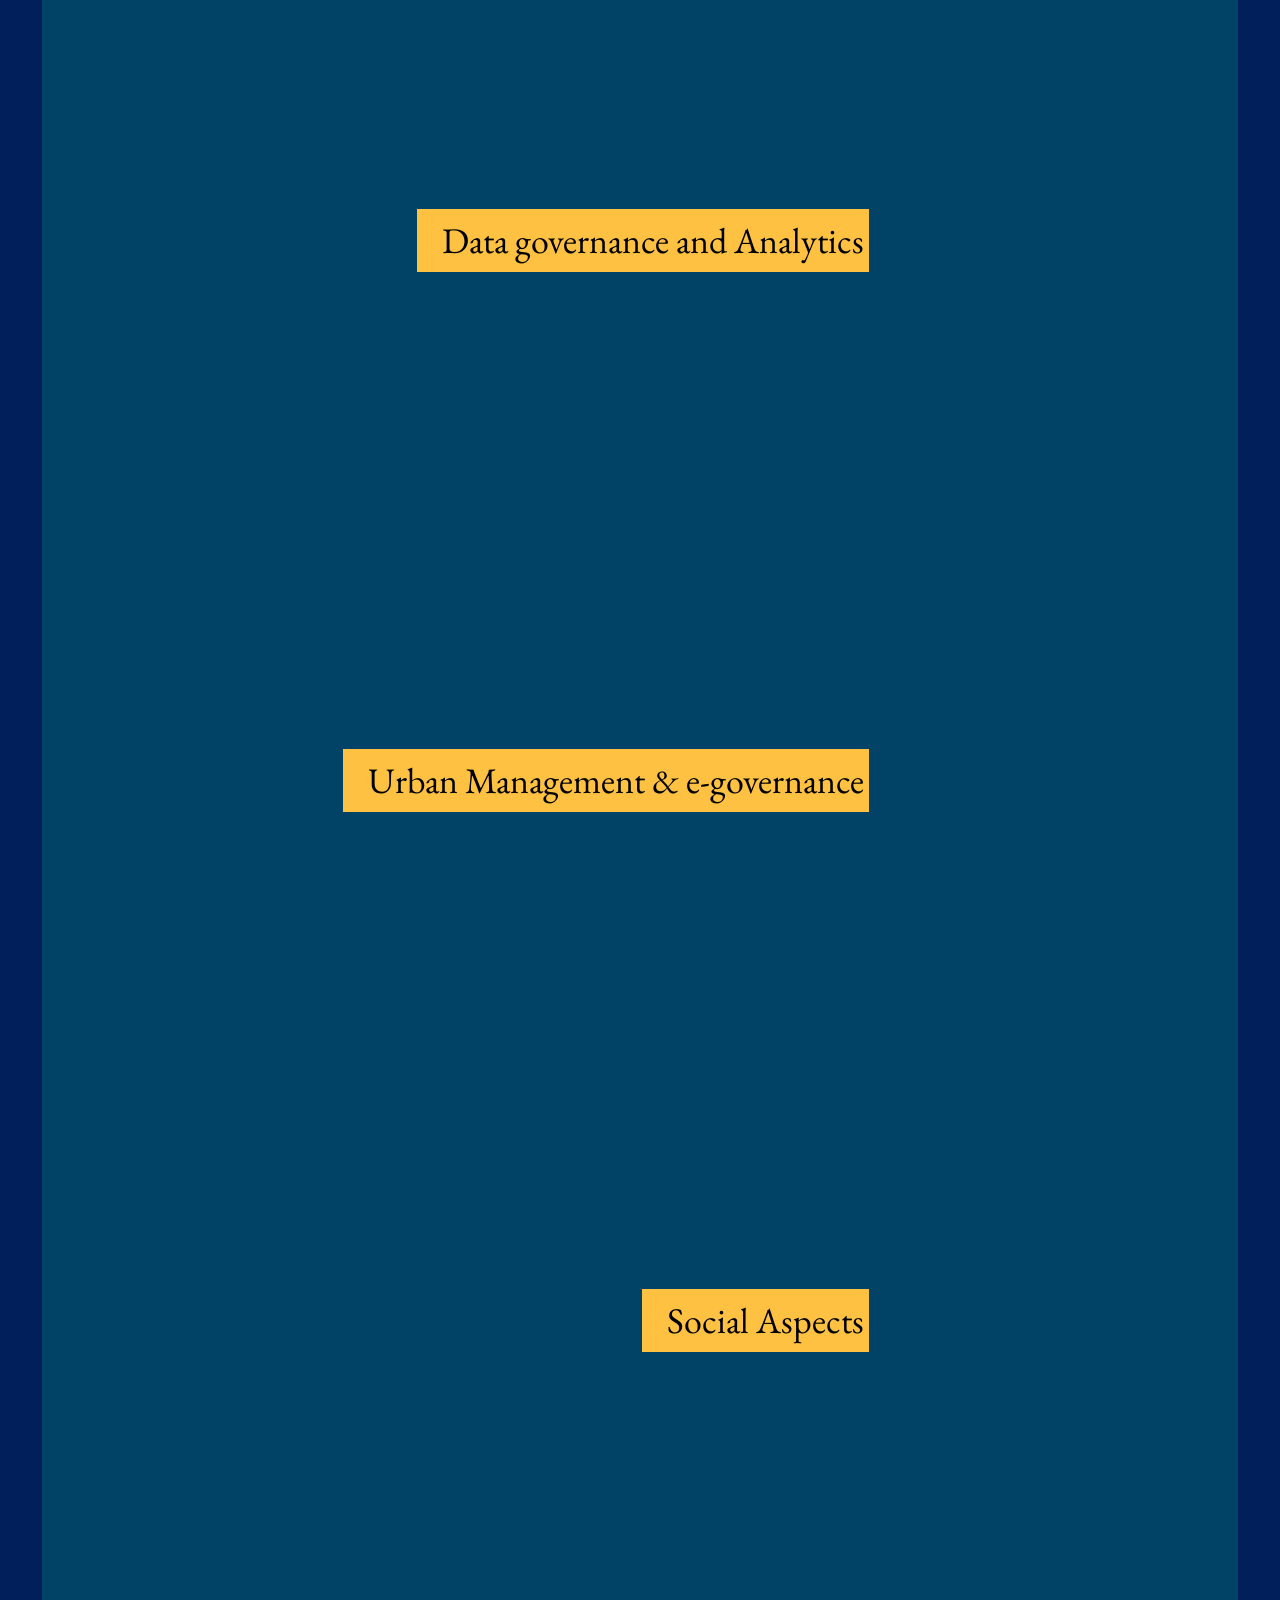
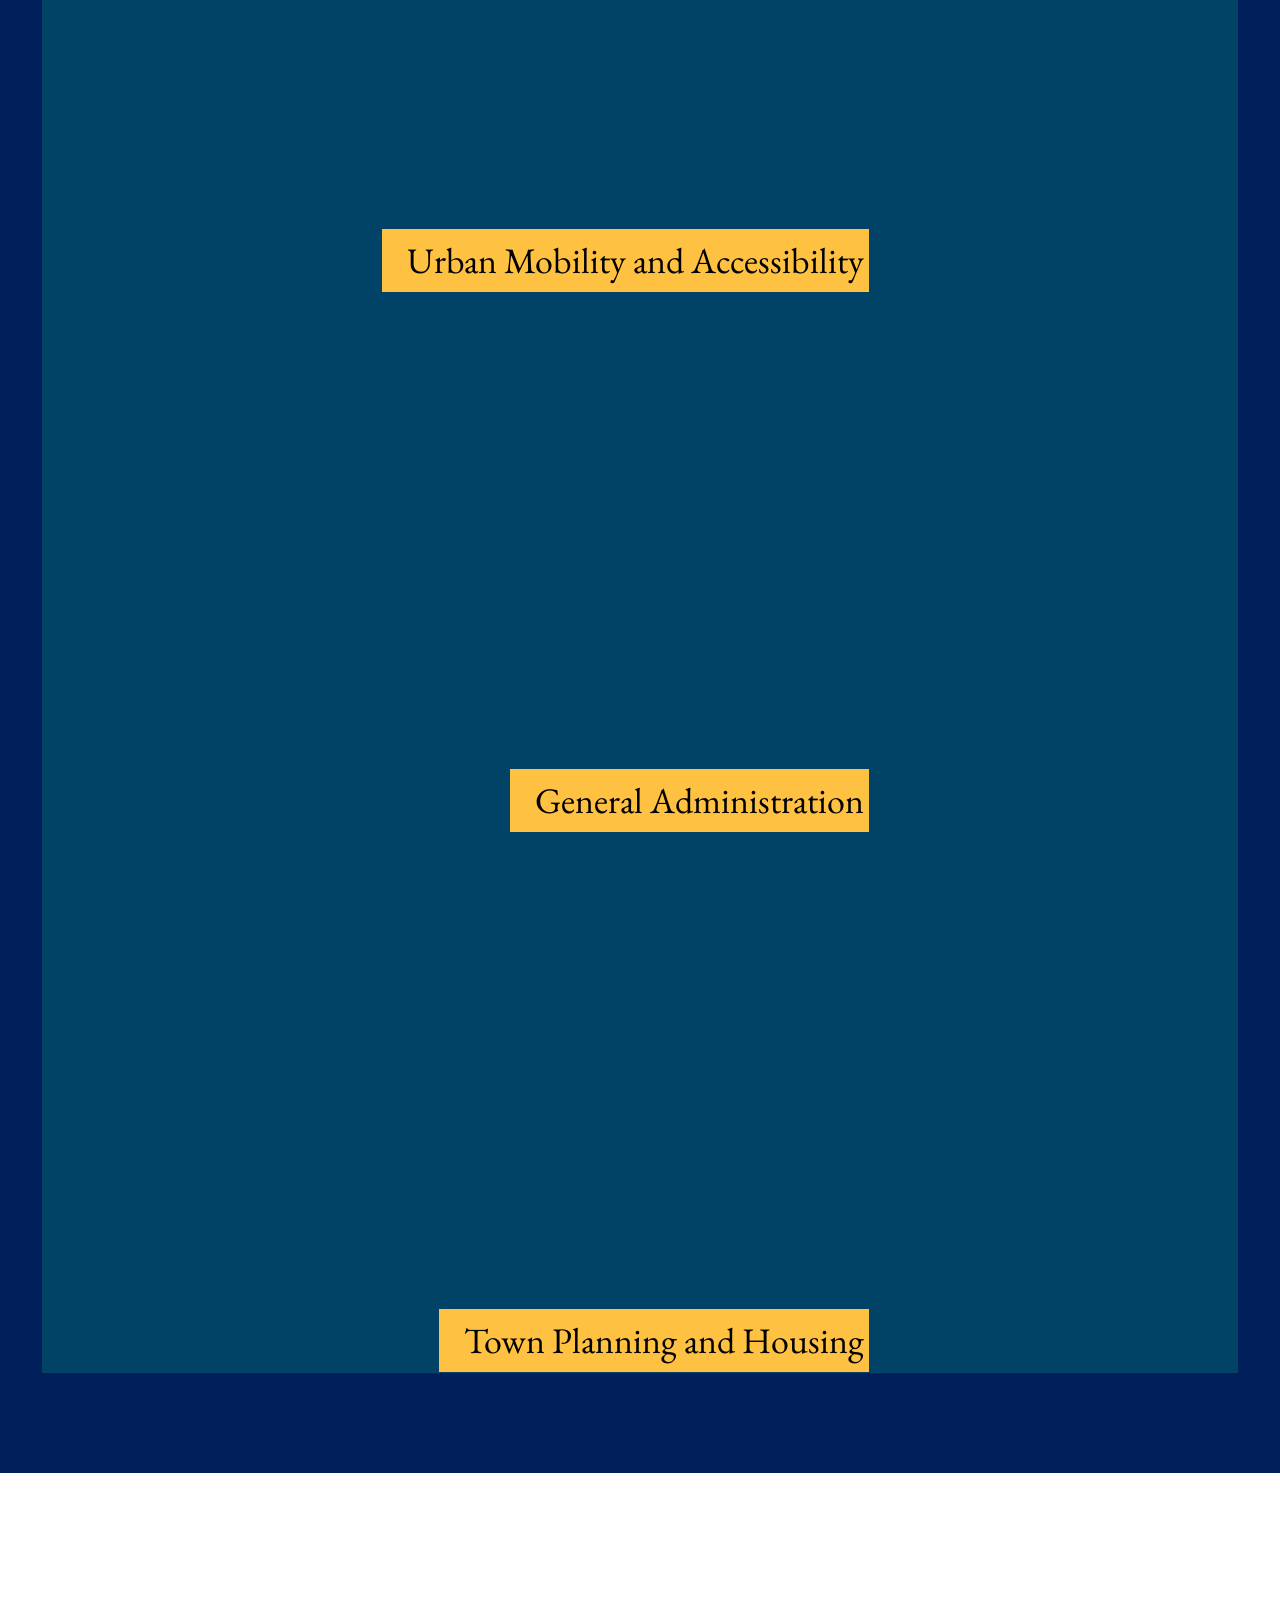
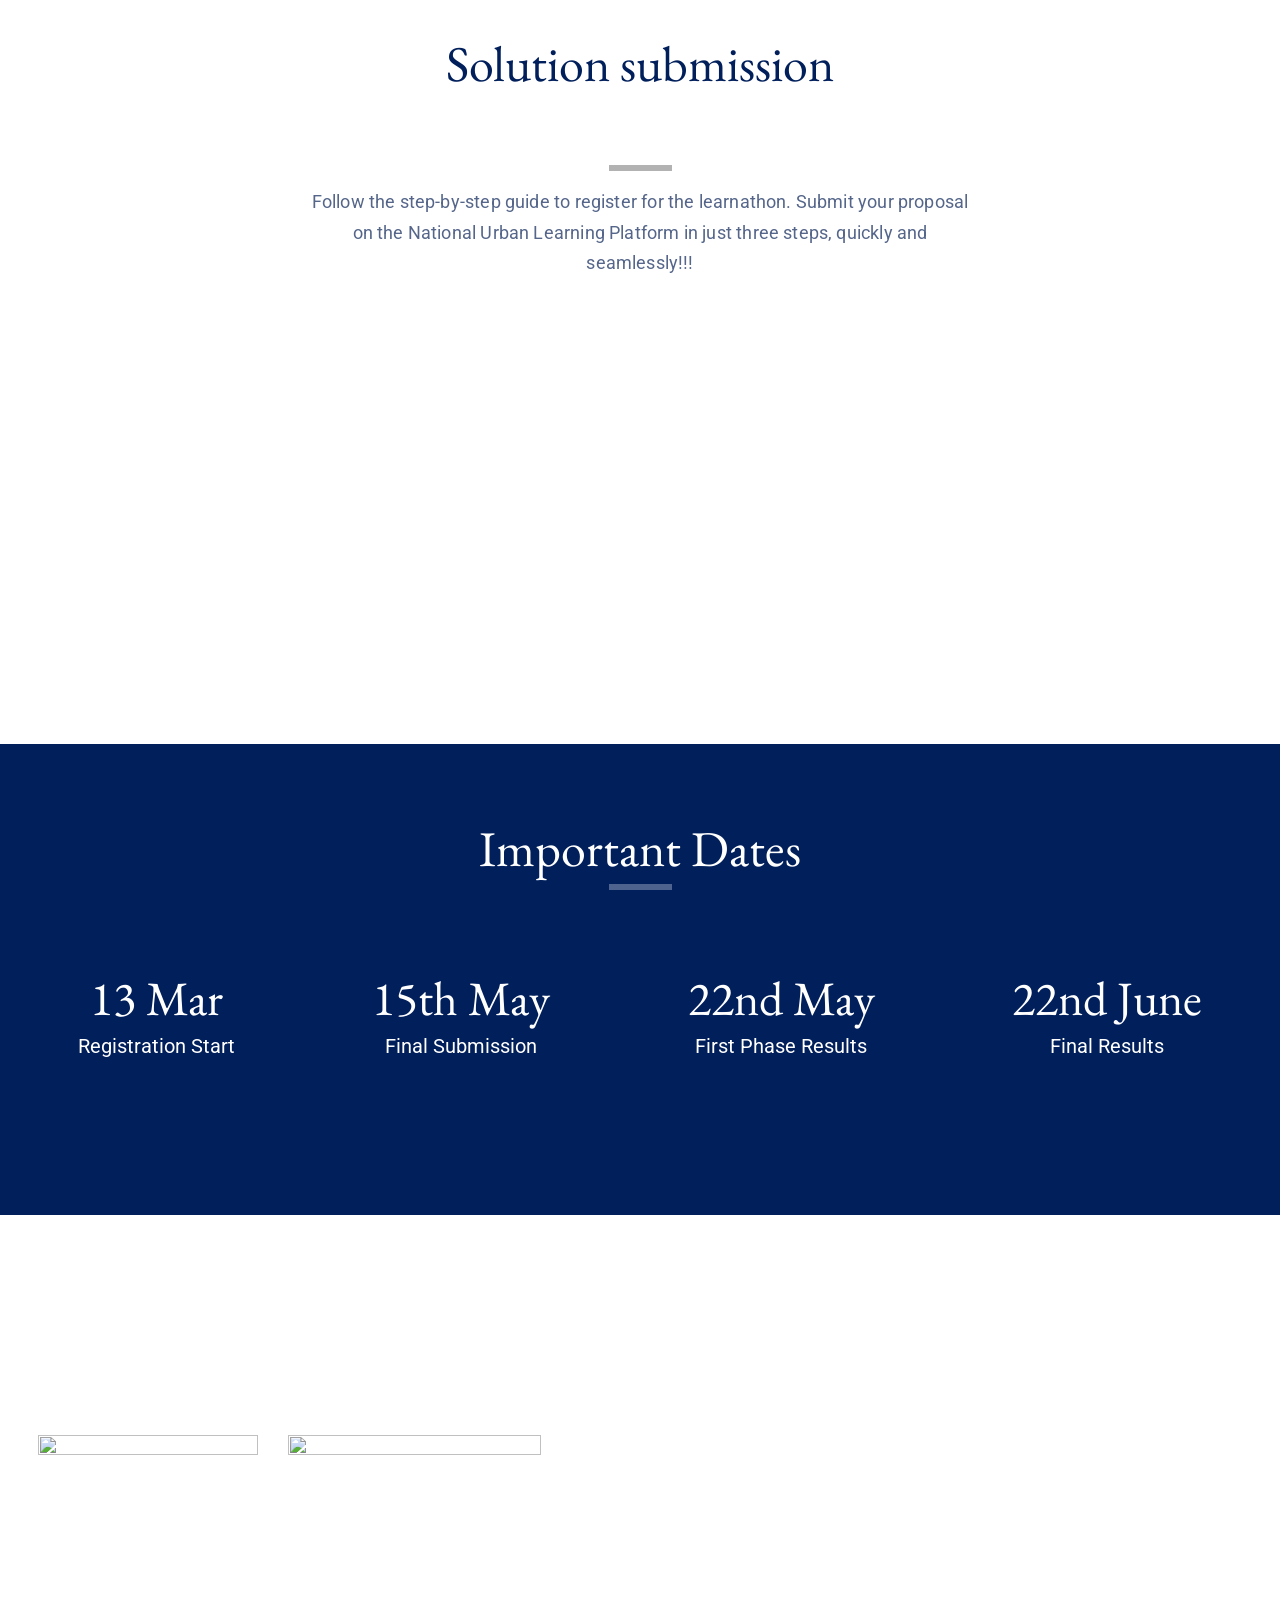
==== commit d8720ab0: "Task #0000 feat: Update the date 12 june to 22 june" ====
--- a/tenant/sunbird/learnathon.html
+++ b/tenant/sunbird/learnathon.html
@@ -338,7 +338,7 @@
         <div class="num-cont1 text-white">First Phase Results</div>
       </div>
       <div>
-        <div class="number1 text-white">22th June</div>
+        <div class="number1 text-white">22nd June</div>
         <div class="num-cont1 text-white">Final Results</div>
       </div>
     </div>
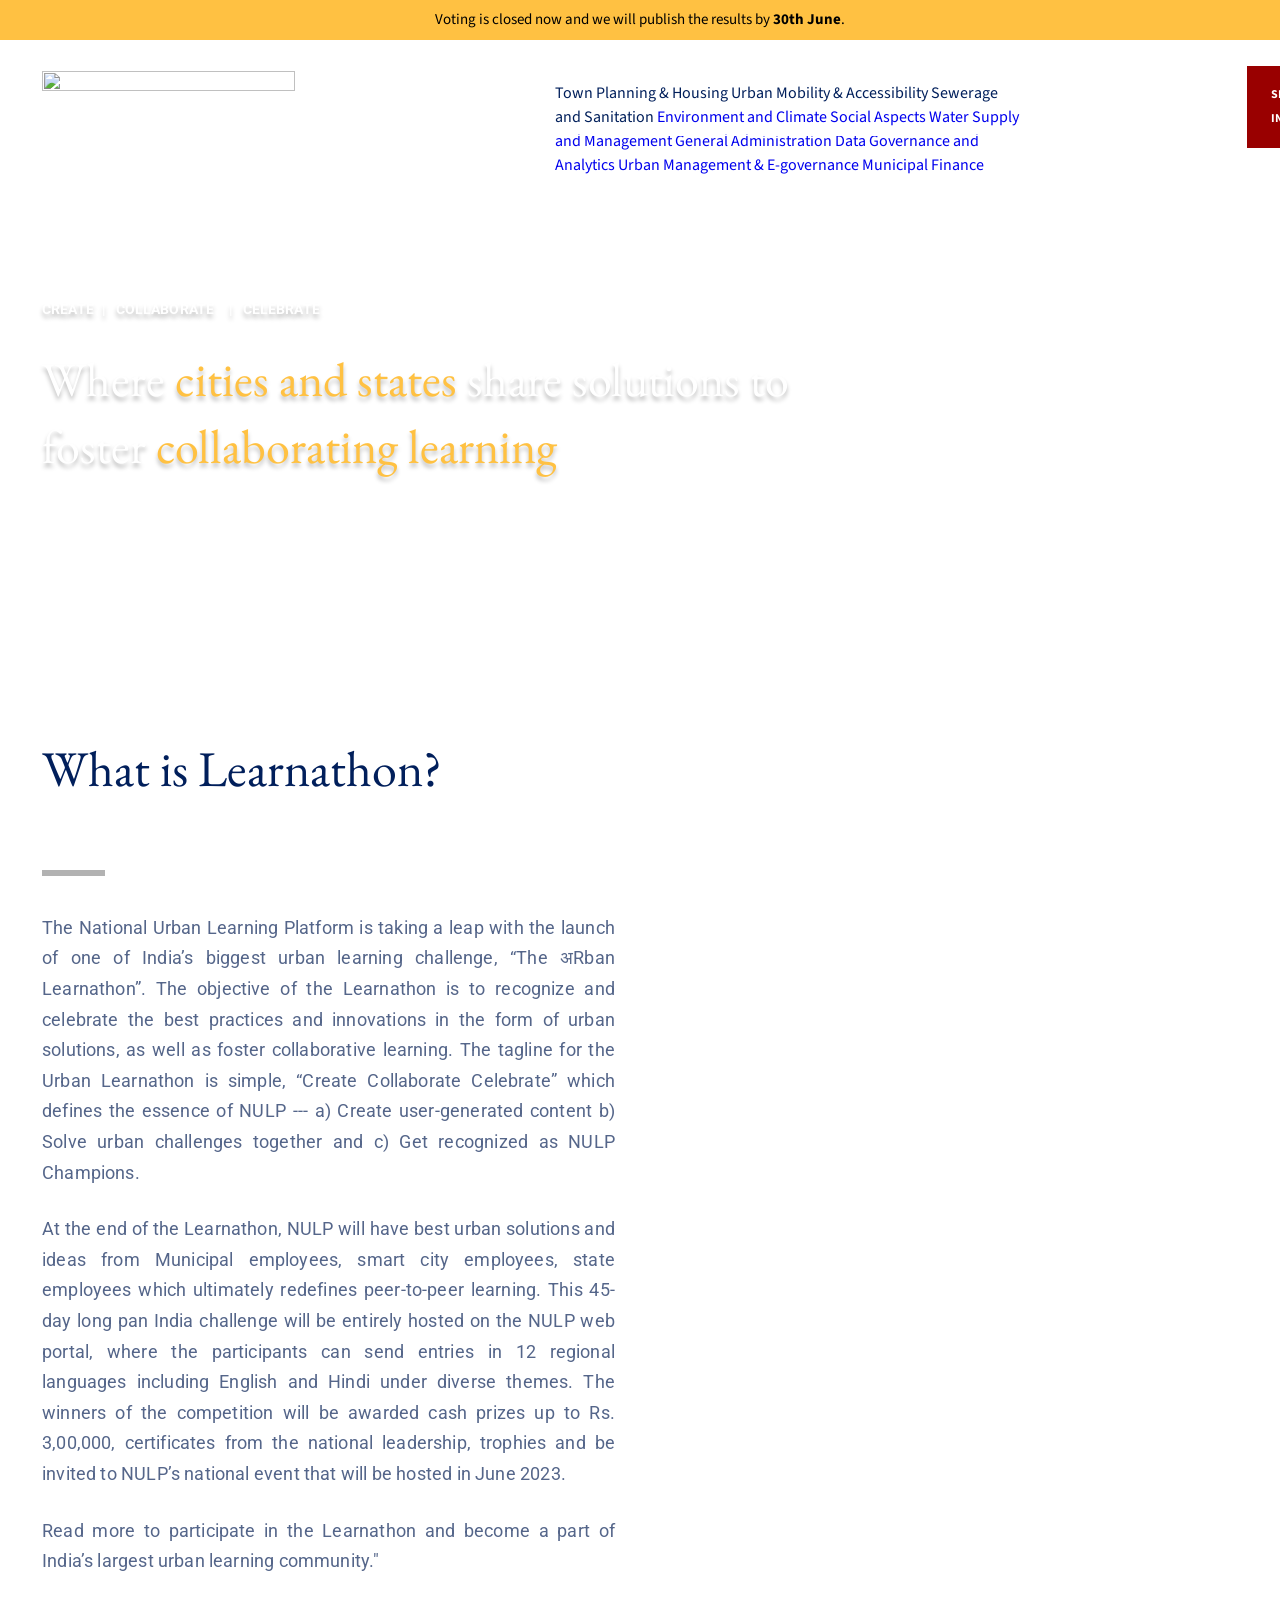
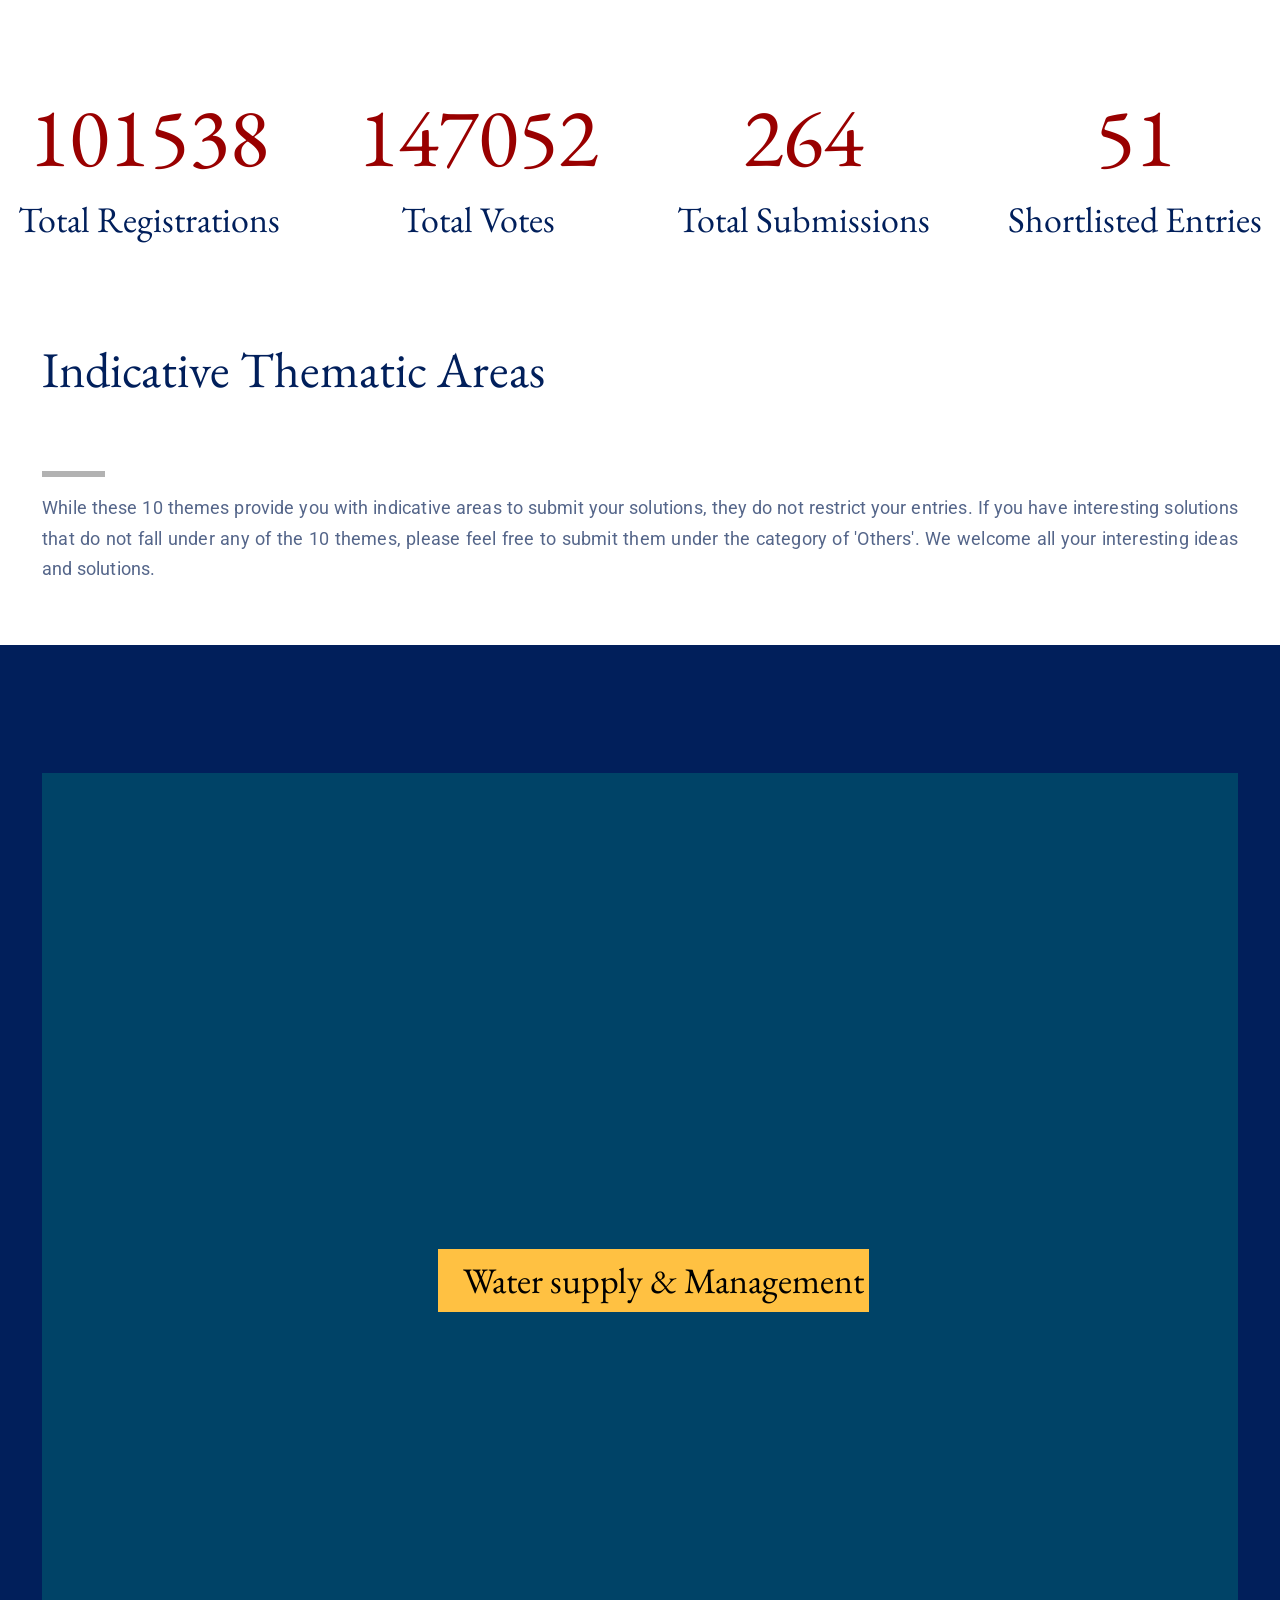
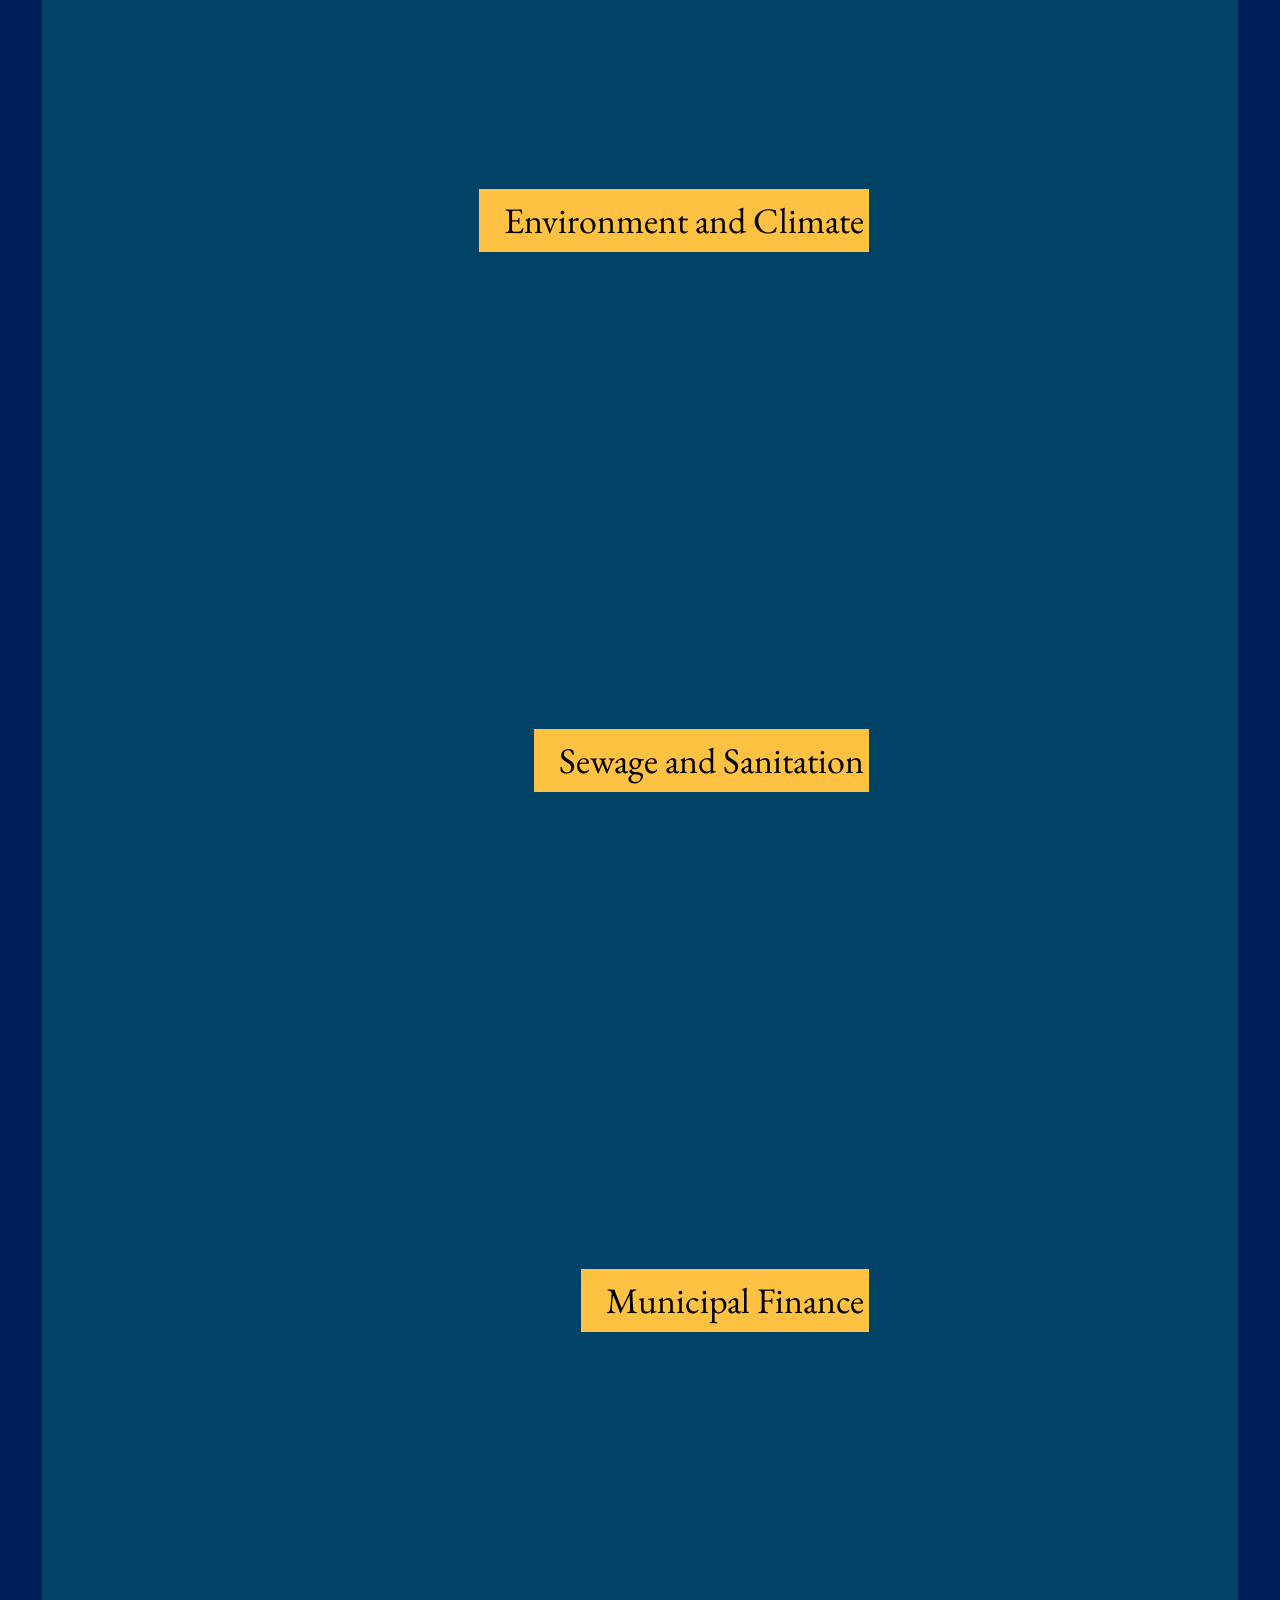
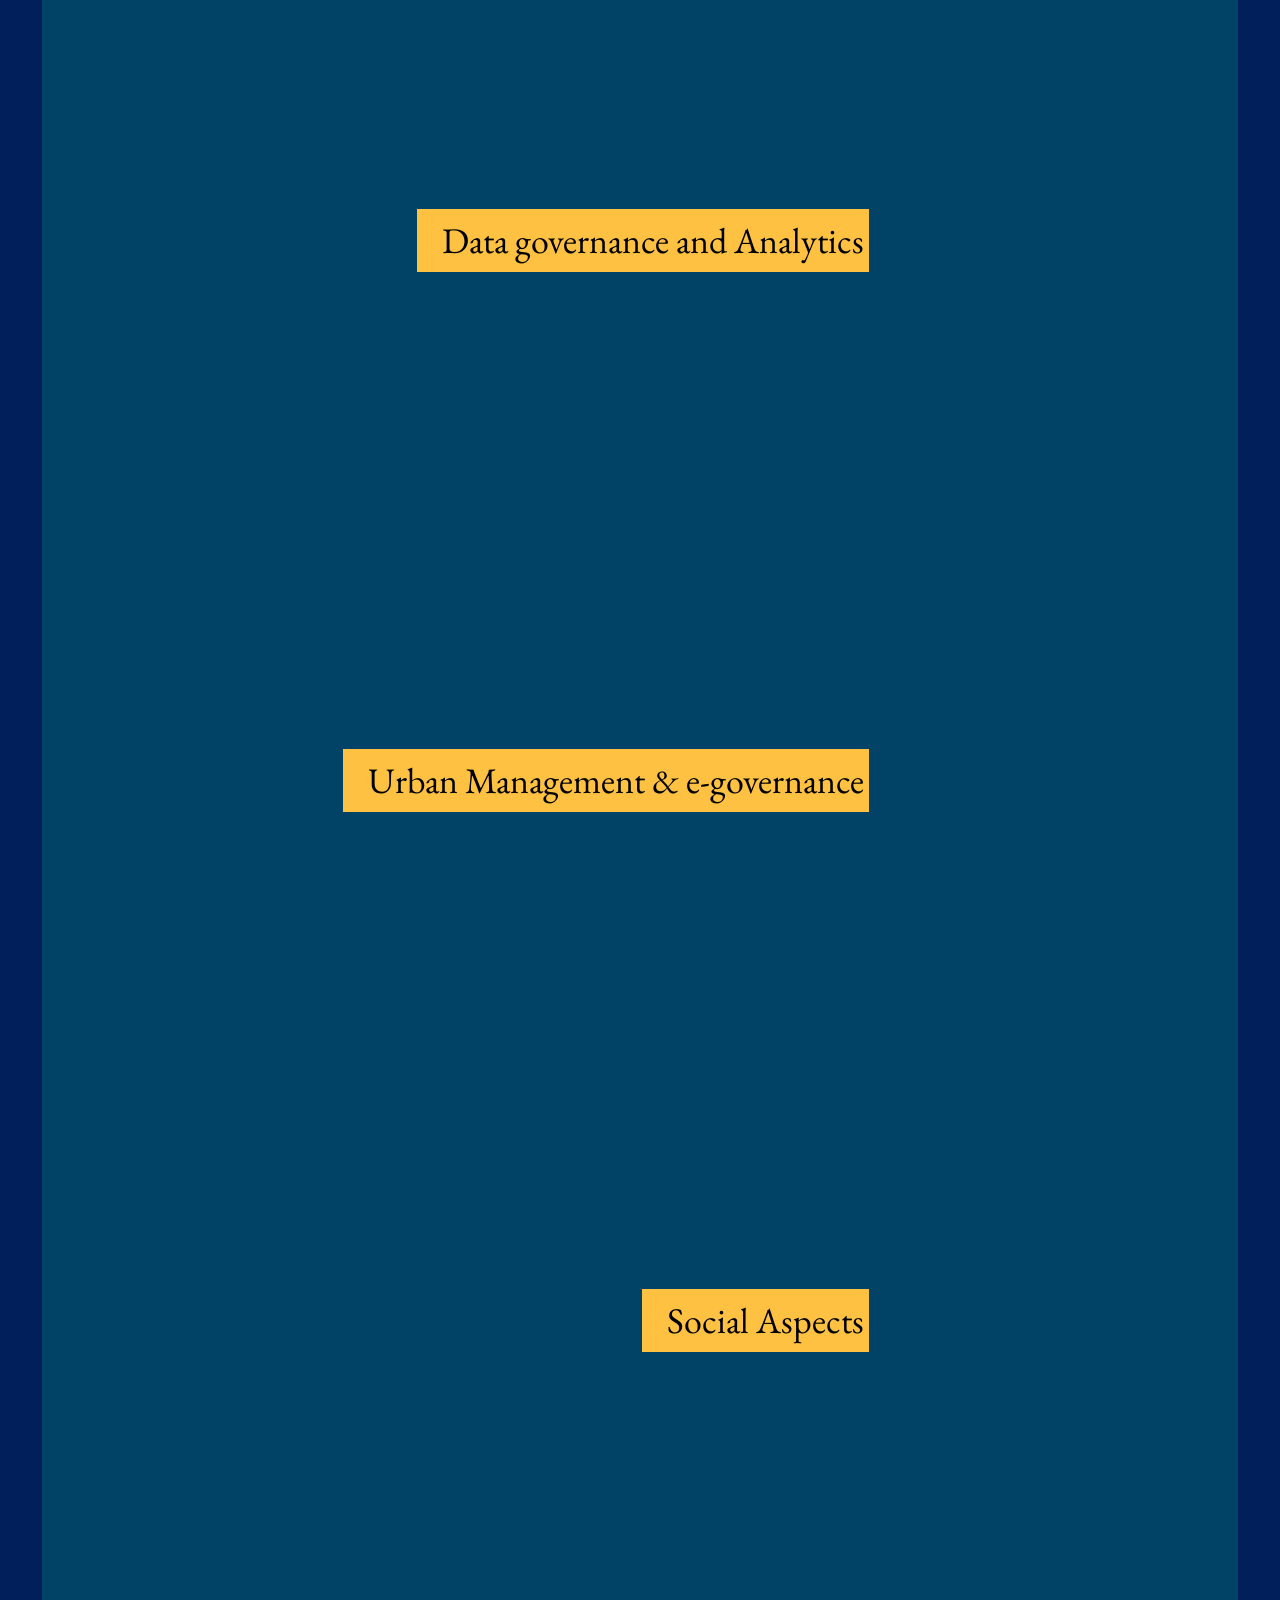
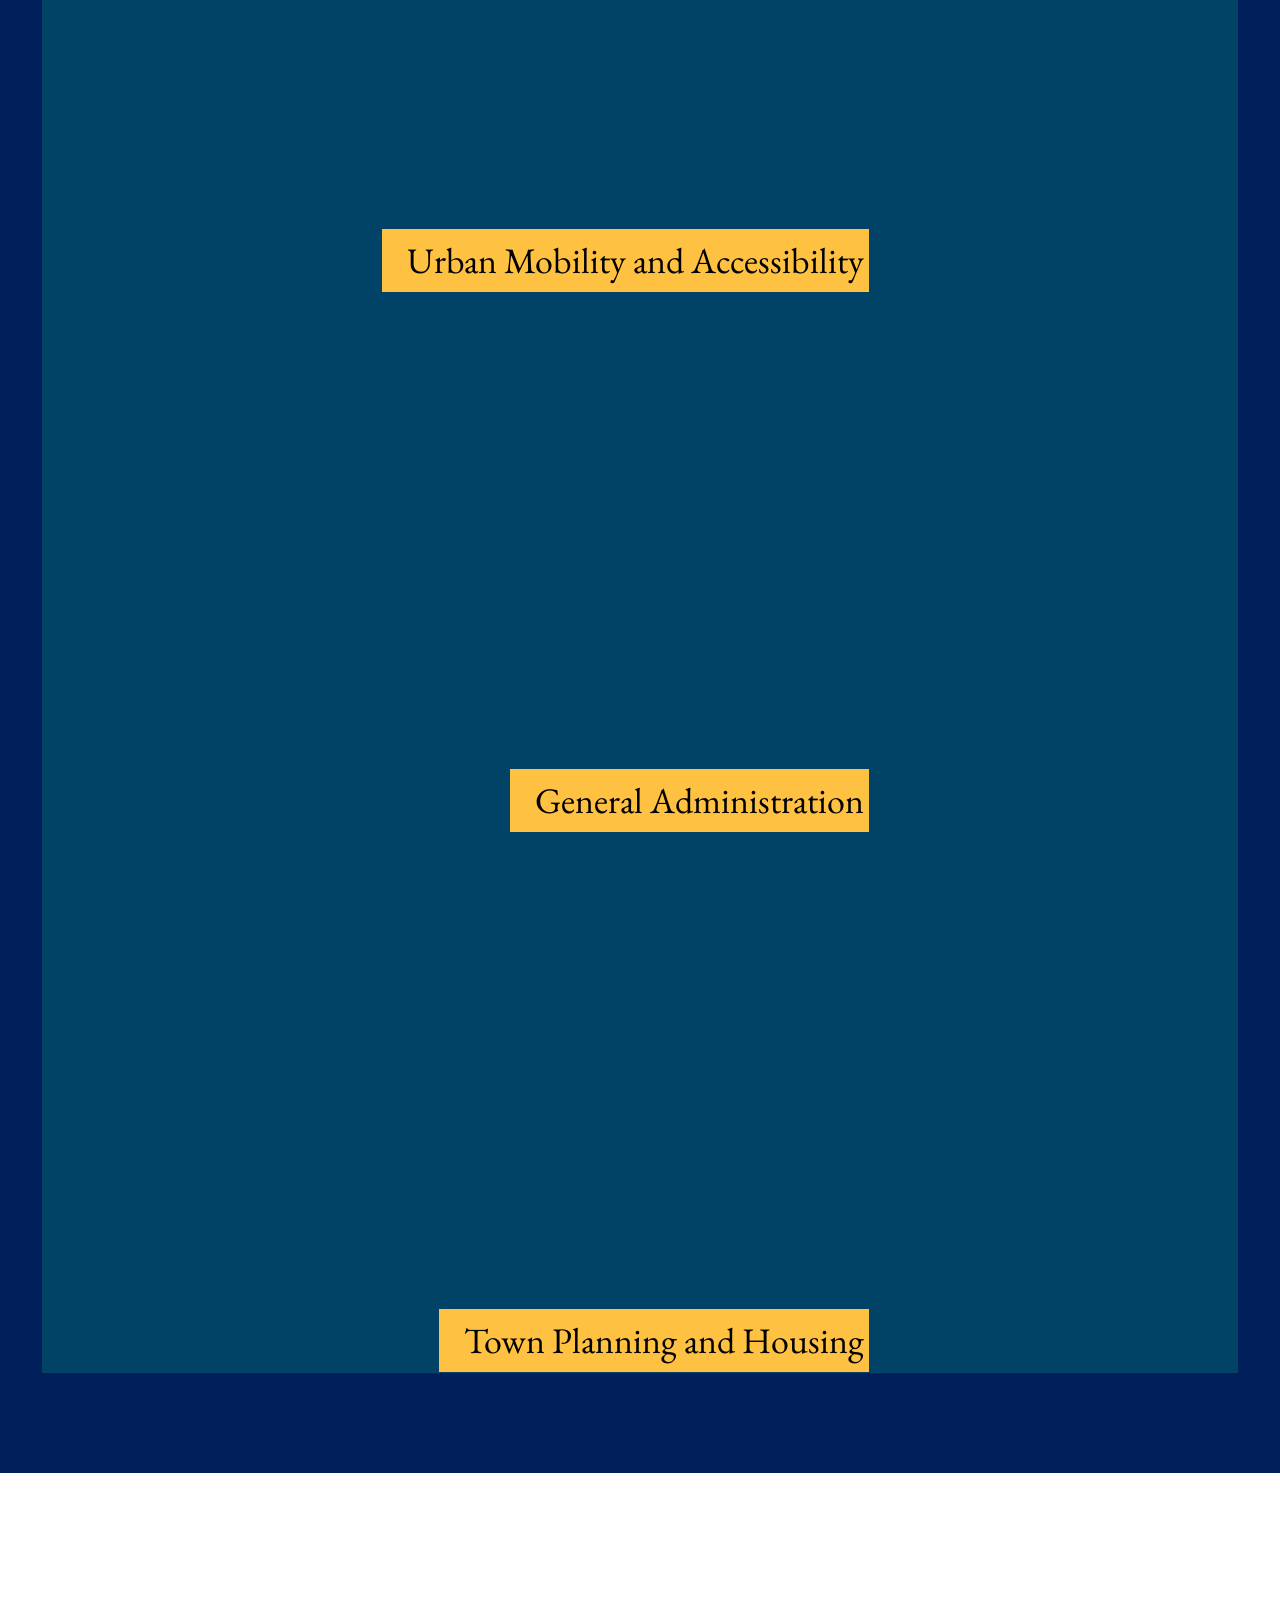
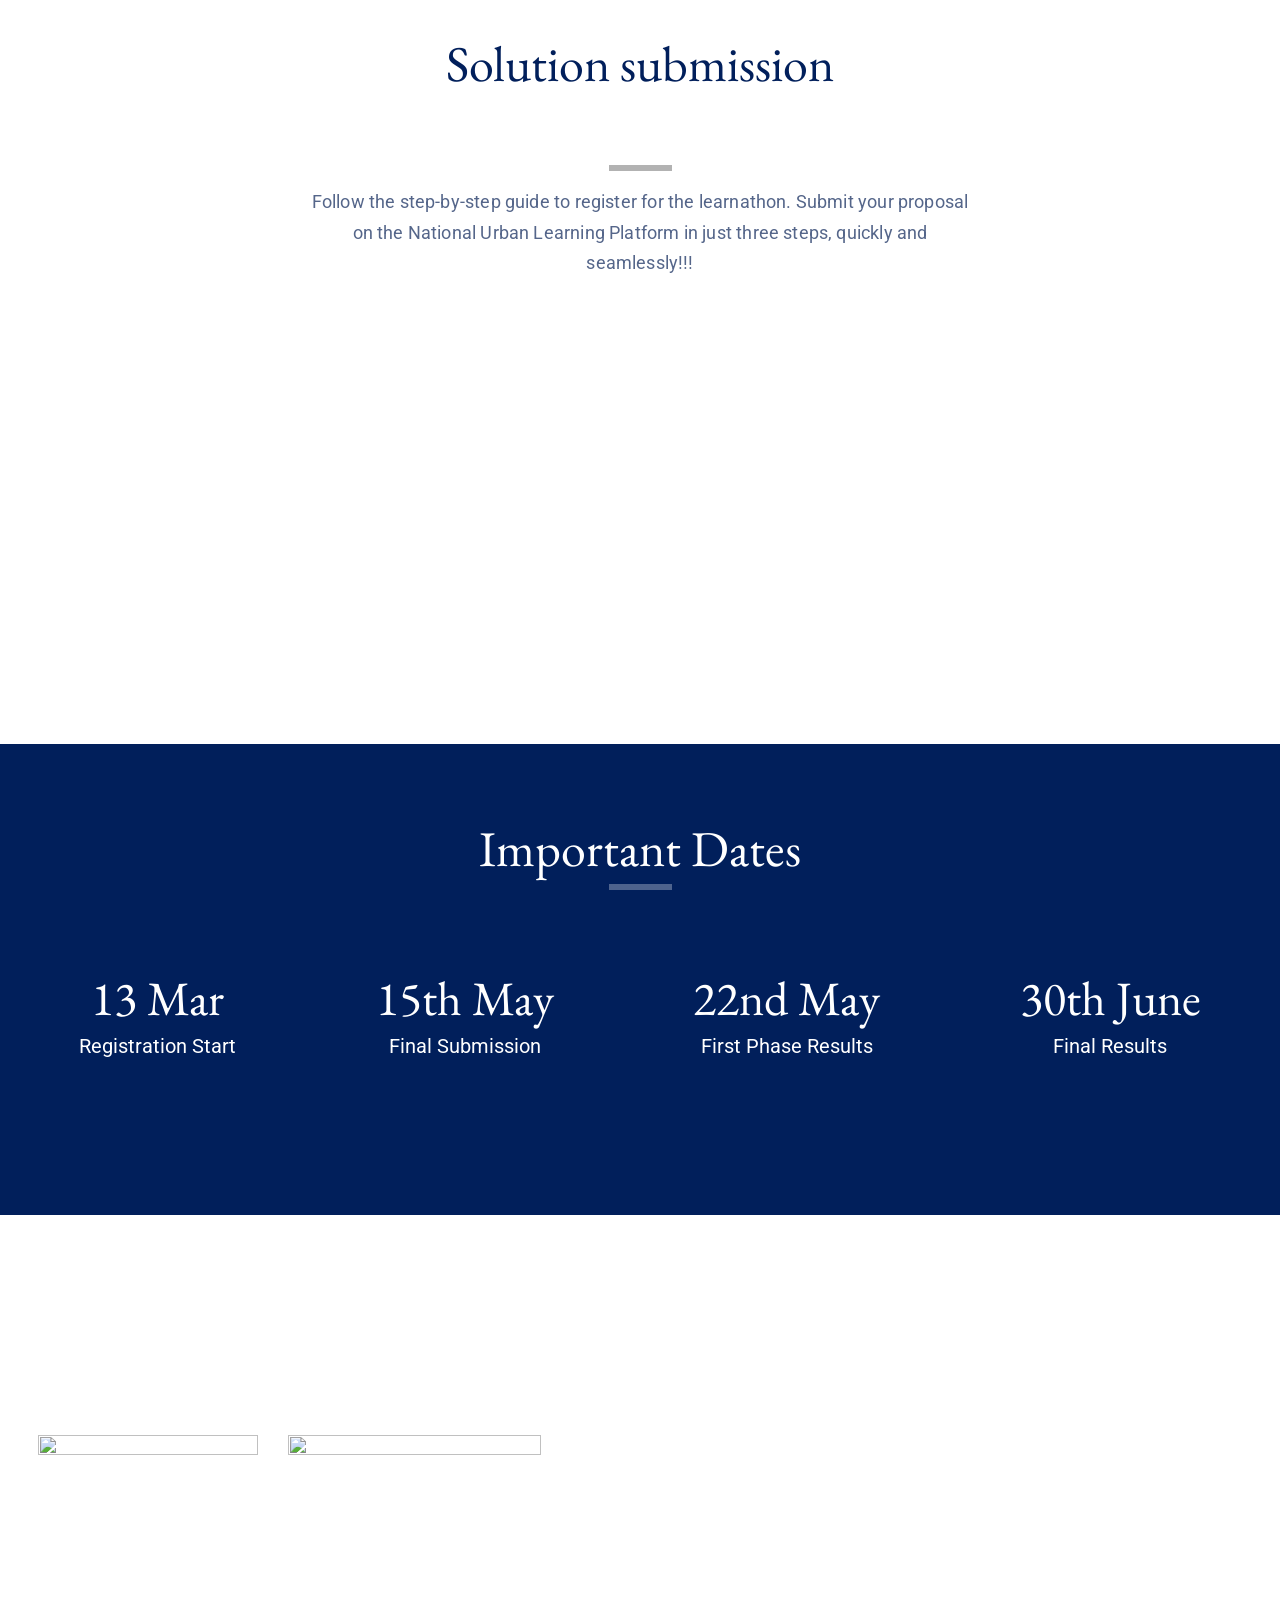
==== commit c27bd860: "Task #200163 feat: Close Voting" ====
--- a/tenant/sunbird/learnathon.html
+++ b/tenant/sunbird/learnathon.html
@@ -59,7 +59,7 @@
   <div class="header-bg">
     <div class="deadline-ext-bar">
       <div class="deadline-box">
-        <div class="deadline-cover">Voting is open now. Vote for the entries you like by <span class="font-700">22nd June</span> and identify the winning solutions!
+        <div class="deadline-cover">Voting is closed now and we will publish the results by <span class="font-700">30th June</span>.
         </div>
       </div>
     </div>
@@ -95,7 +95,7 @@
         
 
         <a class="text-white d-sm-none" href="./participate.html">WHO CAN PARTICIPATE</a>
-        <a href="/resources?learnathon" class="learn-btn text-white">VOTE NOW</a>
+        <a href="/resources?learnathon" class="learn-btn text-white">SIGN IN</a>
         <!-- <a href="/resources?learnathon" class="learn-btn text-white">VOTE NOW</a> -->
         <div class="ui compact menu learn-handburger">
           <div class="ui simple dropdown item icon-padding">
@@ -148,7 +148,7 @@
       </div>
       <div class="banner-cover flx-bsic">
         <div class="iframe-container">
-          <iframe class="responsive-iframe" width="560" height="315" src="https://www.youtube.com/embed/g5usSATr1tc" title="YouTube video player" frameborder="0" allow="accelerometer; autoplay; clipboard-write; encrypted-media; gyroscope; picture-in-picture; web-share" allowfullscreen></iframe>
+          <iframe class="responsive-iframe" width="560" height="315" src="https://www.youtube.com/embed/4LvPB367NtA" title="YouTube video player" frameborder="0" allow="accelerometer; autoplay; clipboard-write; encrypted-media; gyroscope; picture-in-picture; web-share" allowfullscreen></iframe>
         </div>
       </div>
     </div>
@@ -159,25 +159,22 @@
 
   <div class="total-section">
     <div>
-      <div id="total" class="number">363</div>
+      <div id="total" class="number">101538</div>
       <div class="num-cont">Total Registrations</div>
     </div>
     <div>
-      <div id="individual" class="number">254</div>
-      <div class="num-cont">Individuals</div>
+      <div  class="number" id=voteCount >147052</div>
+      <div class="num-cont">Total Votes</div>
     </div>
     <div>
-      <div id="institution" class="number">109</div>
-      <div class="num-cont">Groups</div>
+      <div class="number">264</div>
+      <div class="num-cont">Total Submissions</div>
     </div>
     <div>
-      <div id="cities" class="number">162</div>
-      <div class="num-cont">Cities</div>
-    </div>
-    <div>
-      <div id="cities" class="number">251</div>
-      <div class="num-cont">Total Submissions</div>
-    </div>
+      <div  class="number">51</div>
+      <div class="num-cont">Shortlisted Entries</div>
+    </div>
+
   </div>
   <!-- total section end here -->
 
@@ -338,7 +335,7 @@
         <div class="num-cont1 text-white">First Phase Results</div>
       </div>
       <div>
-        <div class="number1 text-white">22nd June</div>
+        <div class="number1 text-white">30th June</div>
         <div class="num-cont1 text-white">Final Results</div>
       </div>
     </div>
@@ -443,17 +440,33 @@
     });
 
   </script>
-      <!-- <script>
+      <script>
+        let voteCount;
+        $(function() {
+            $.ajax({
+                url: window.location.origin + '/voteCount',
+                type: "GET",
+                processData: false,
+                contentType: 'application/json',
+                success: function (response) {
+                  console.log("response====", response);
+                  voteCount = response.result.count
+                  document.getElementById("voteCount").innerHTML = response.result.count;
+                }
+            })
+        })
+    </script>
+      <script>
         fetch("/counts")
           .then((response) => response.json())
           .then((data) => {
             ({cityCount,groupCategoryCount,individualCategoryCount,institutionCount,totalCount} = data.result.data.liveLearnCounts[0]);
-            document.querySelector("#total").innerText = totalCount - 1;
+            document.querySelector("#total").innerText = totalCount-10; //until we block test users we are minusing test user count approximatly 10
             document.querySelector("#individual").innerText = individualCategoryCount;
             document.querySelector("#institution").innerText = institutionCount;
             document.querySelector("#cities").innerText = cityCount;
           })
-        </script> -->
+        </script>
 </body>
 
 </html>
--- a/tenant/sunbird/css/custom.css
+++ b/tenant/sunbird/css/custom.css
@@ -45,7 +45,7 @@
     background-size: cover;
     color: #fff;
     box-shadow: none;
-    position: relative;
+    position: relative; 
 }
 .sb-baner-img{
     background-image: url(../images/newbanner.png) !important;
@@ -55,6 +55,21 @@
 }
 .sb-baner-img3{
     background-image: url(../images/NULP_Learnathon_.jpg) !important;
+    background-size: cover;
+    width: 100%;
+    background-position: right;
+}
+.sbm-eng{
+    background-image: url(../images/SBM_english.png) !important;
+    background-size: cover;
+    width: 100%;
+    background-position: right;
+}
+.cursor-normal{
+    cursor: auto !important;
+}
+.sbm-hin{
+    background-image: url(../images/SBM-hindi.png) !important;
     background-size: cover;
     width: 100%;
     background-position: right;
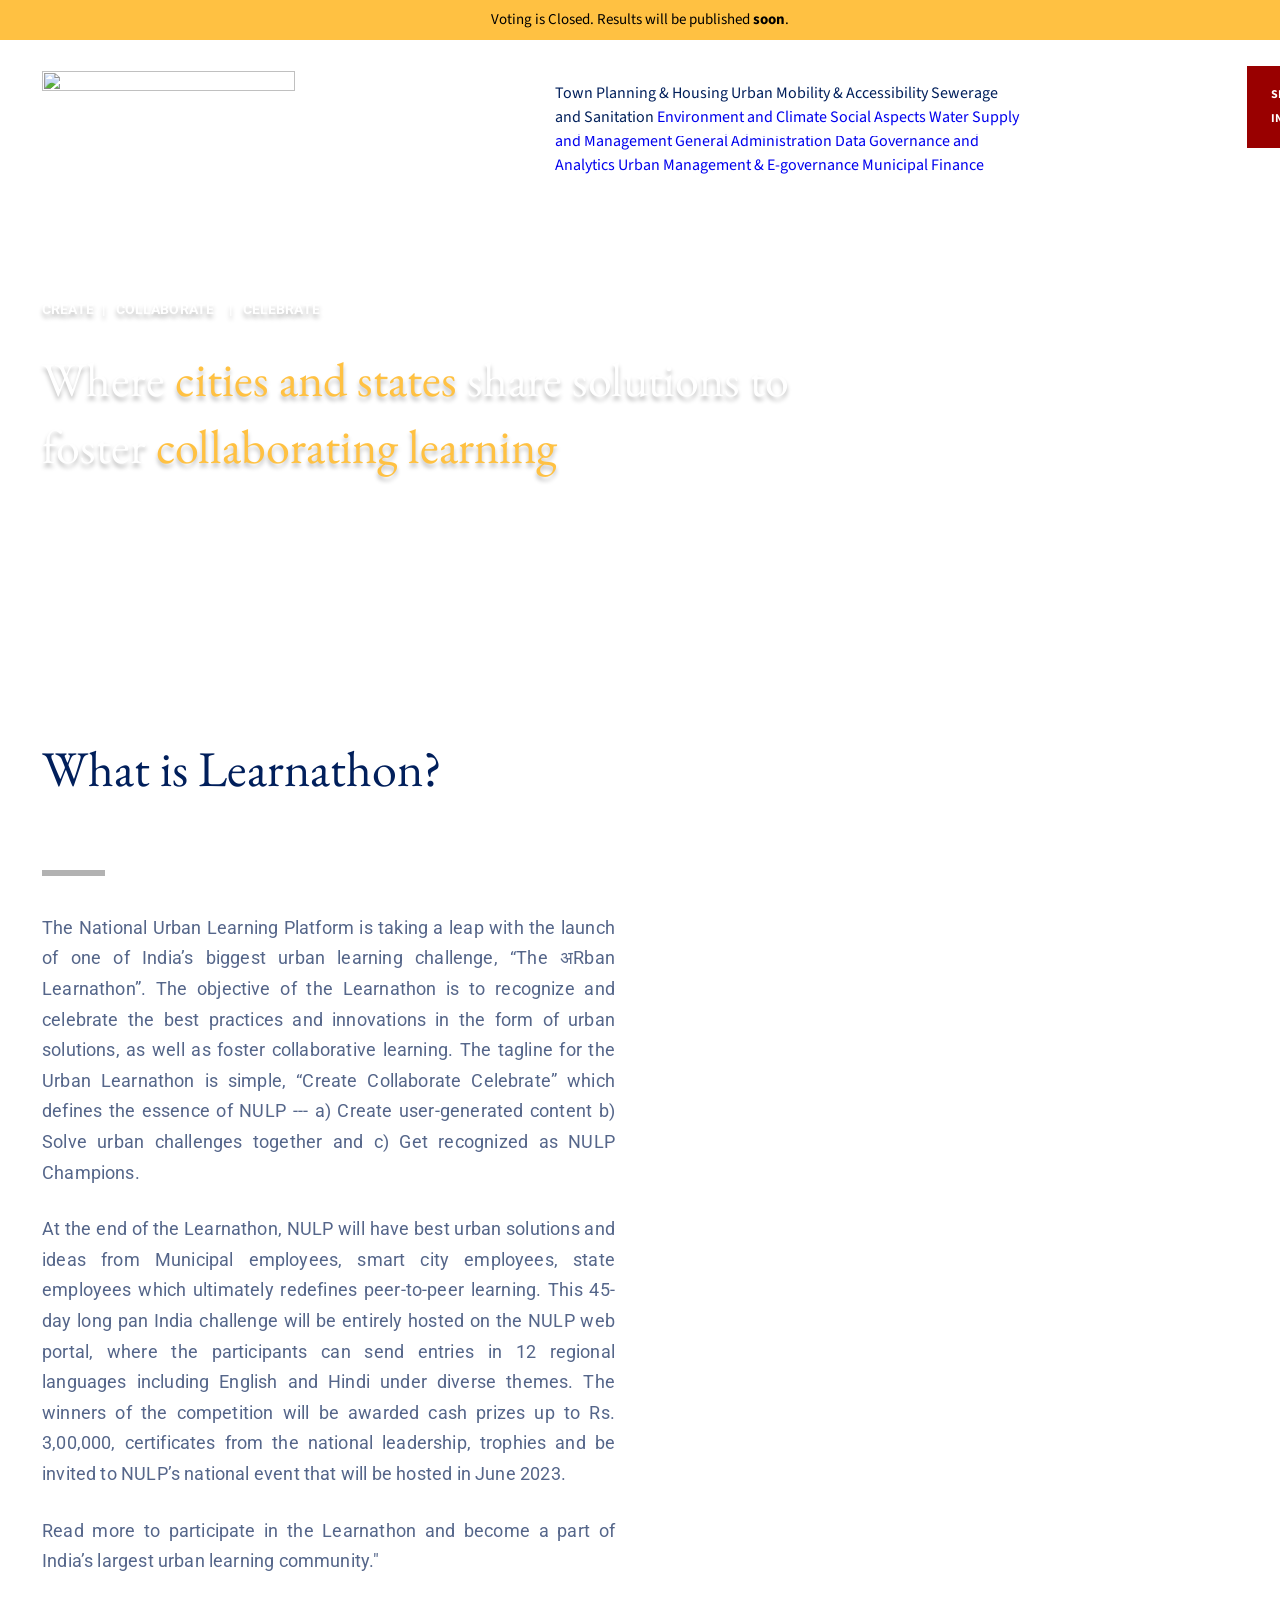
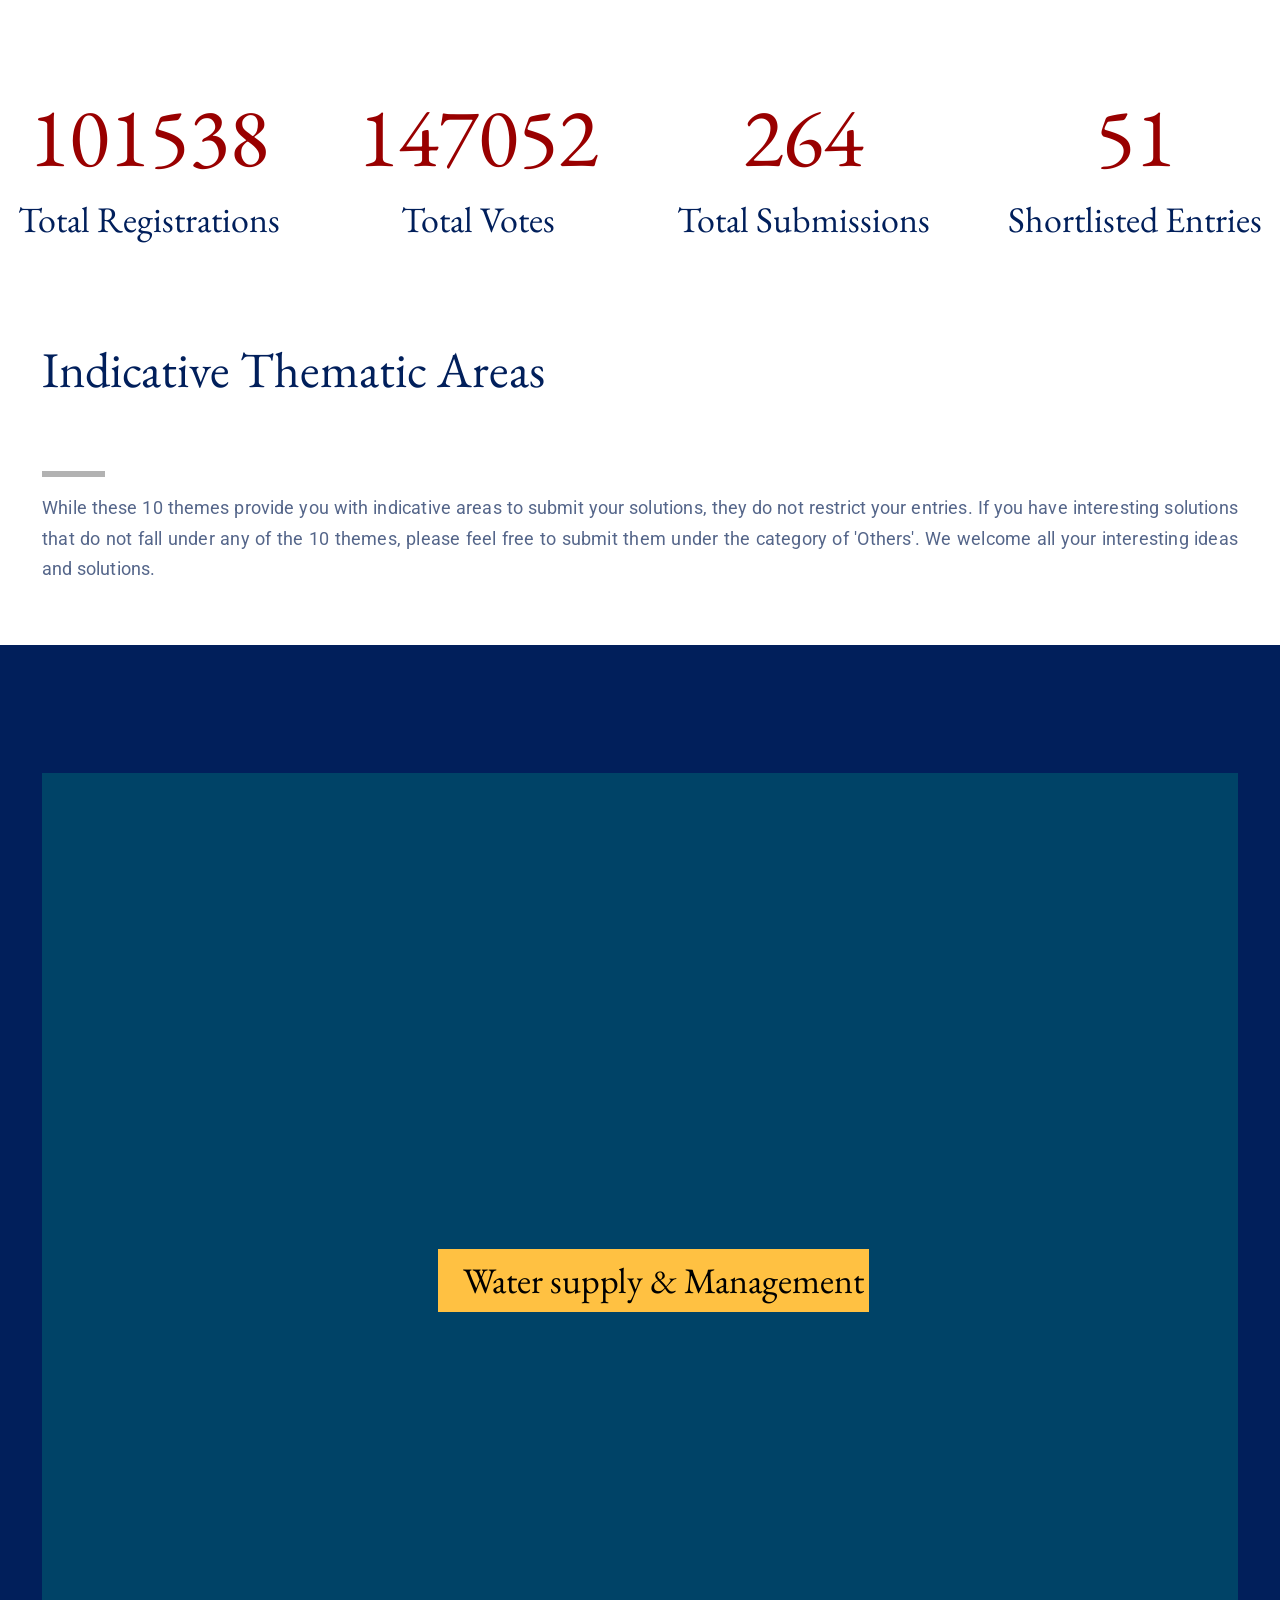
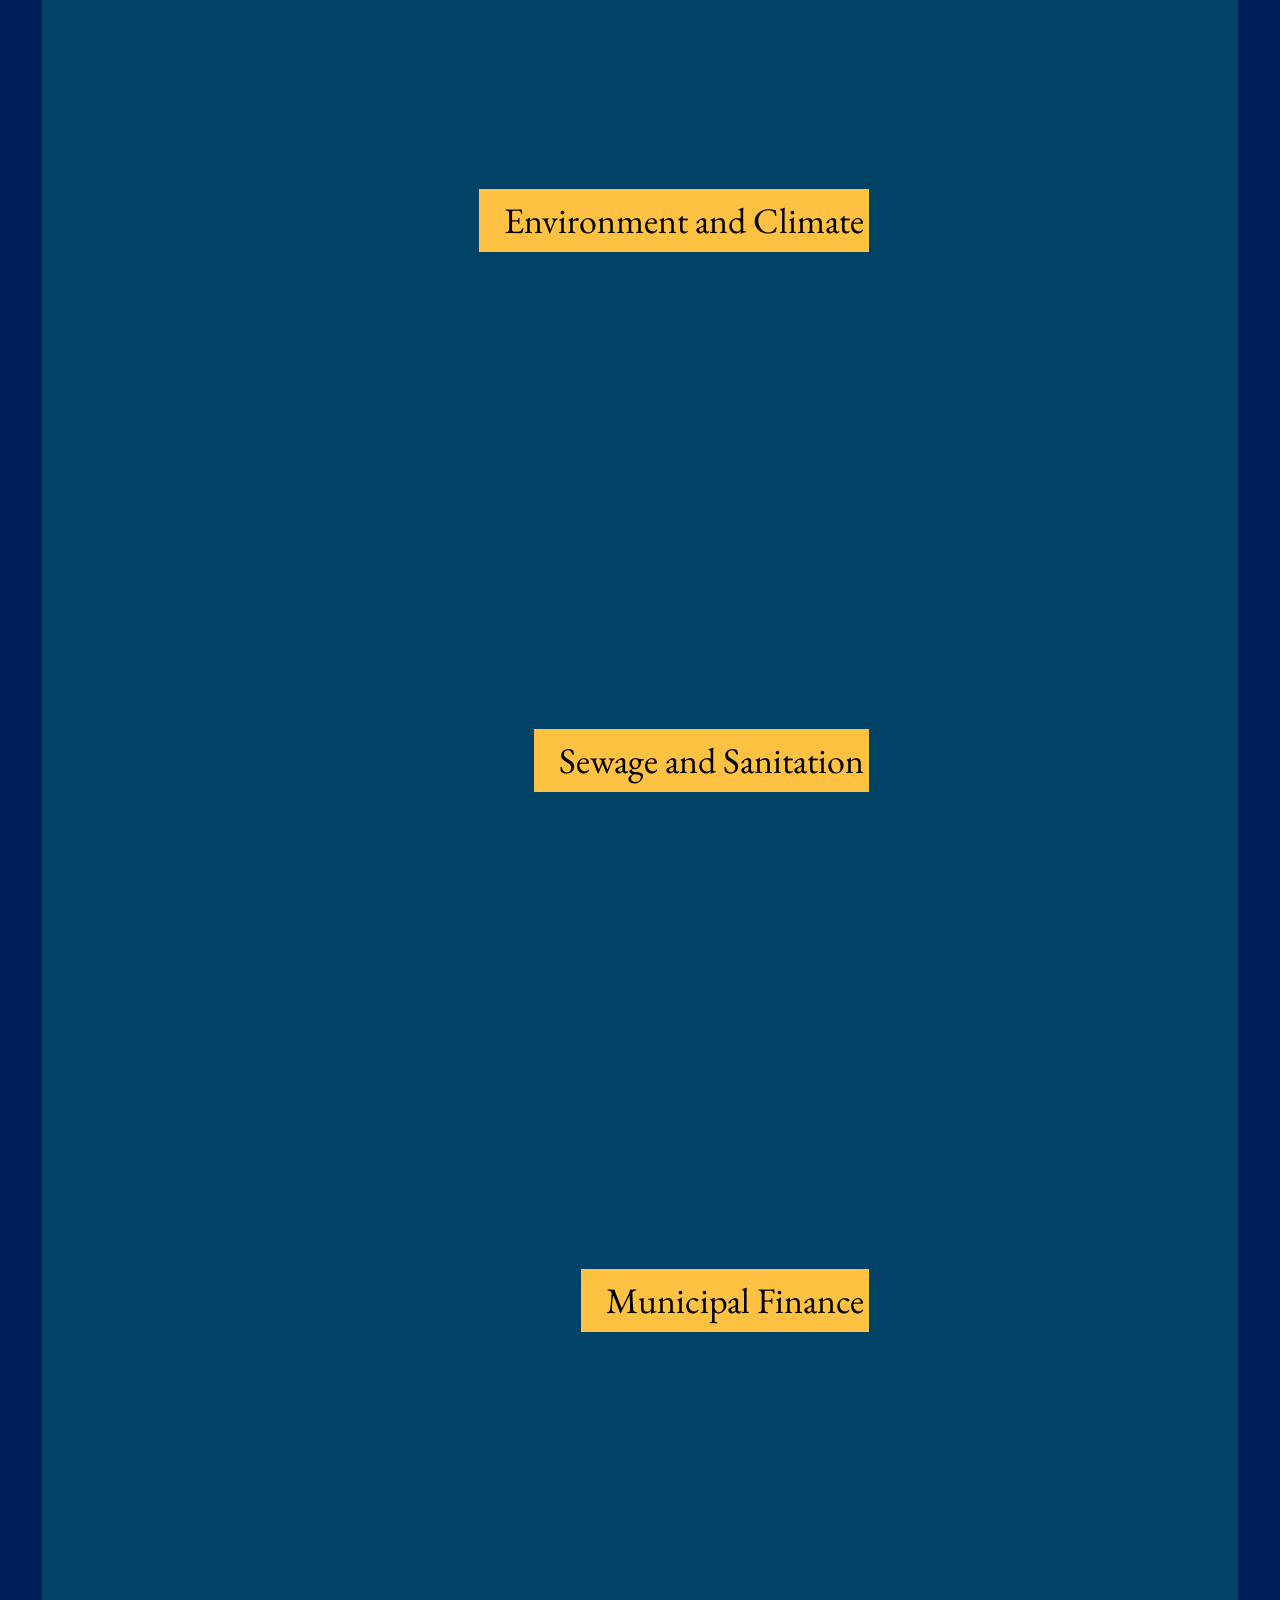
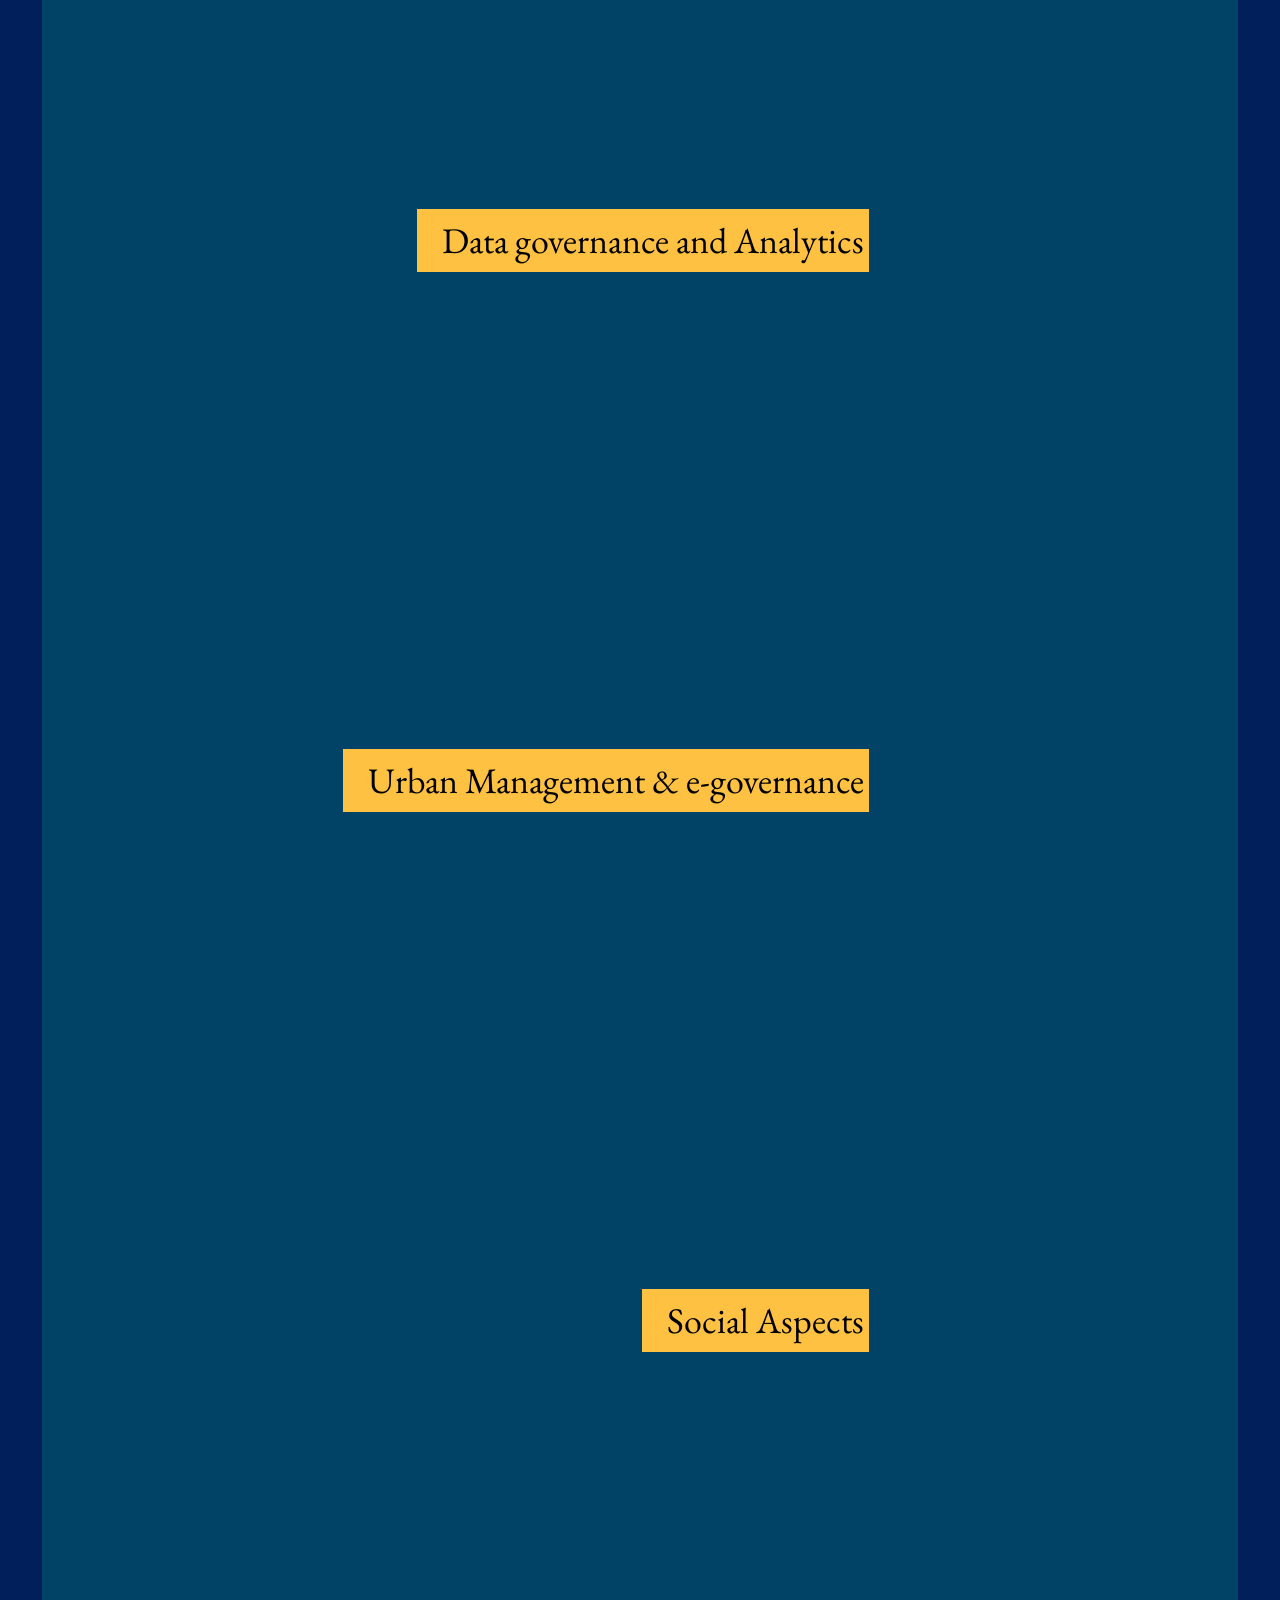
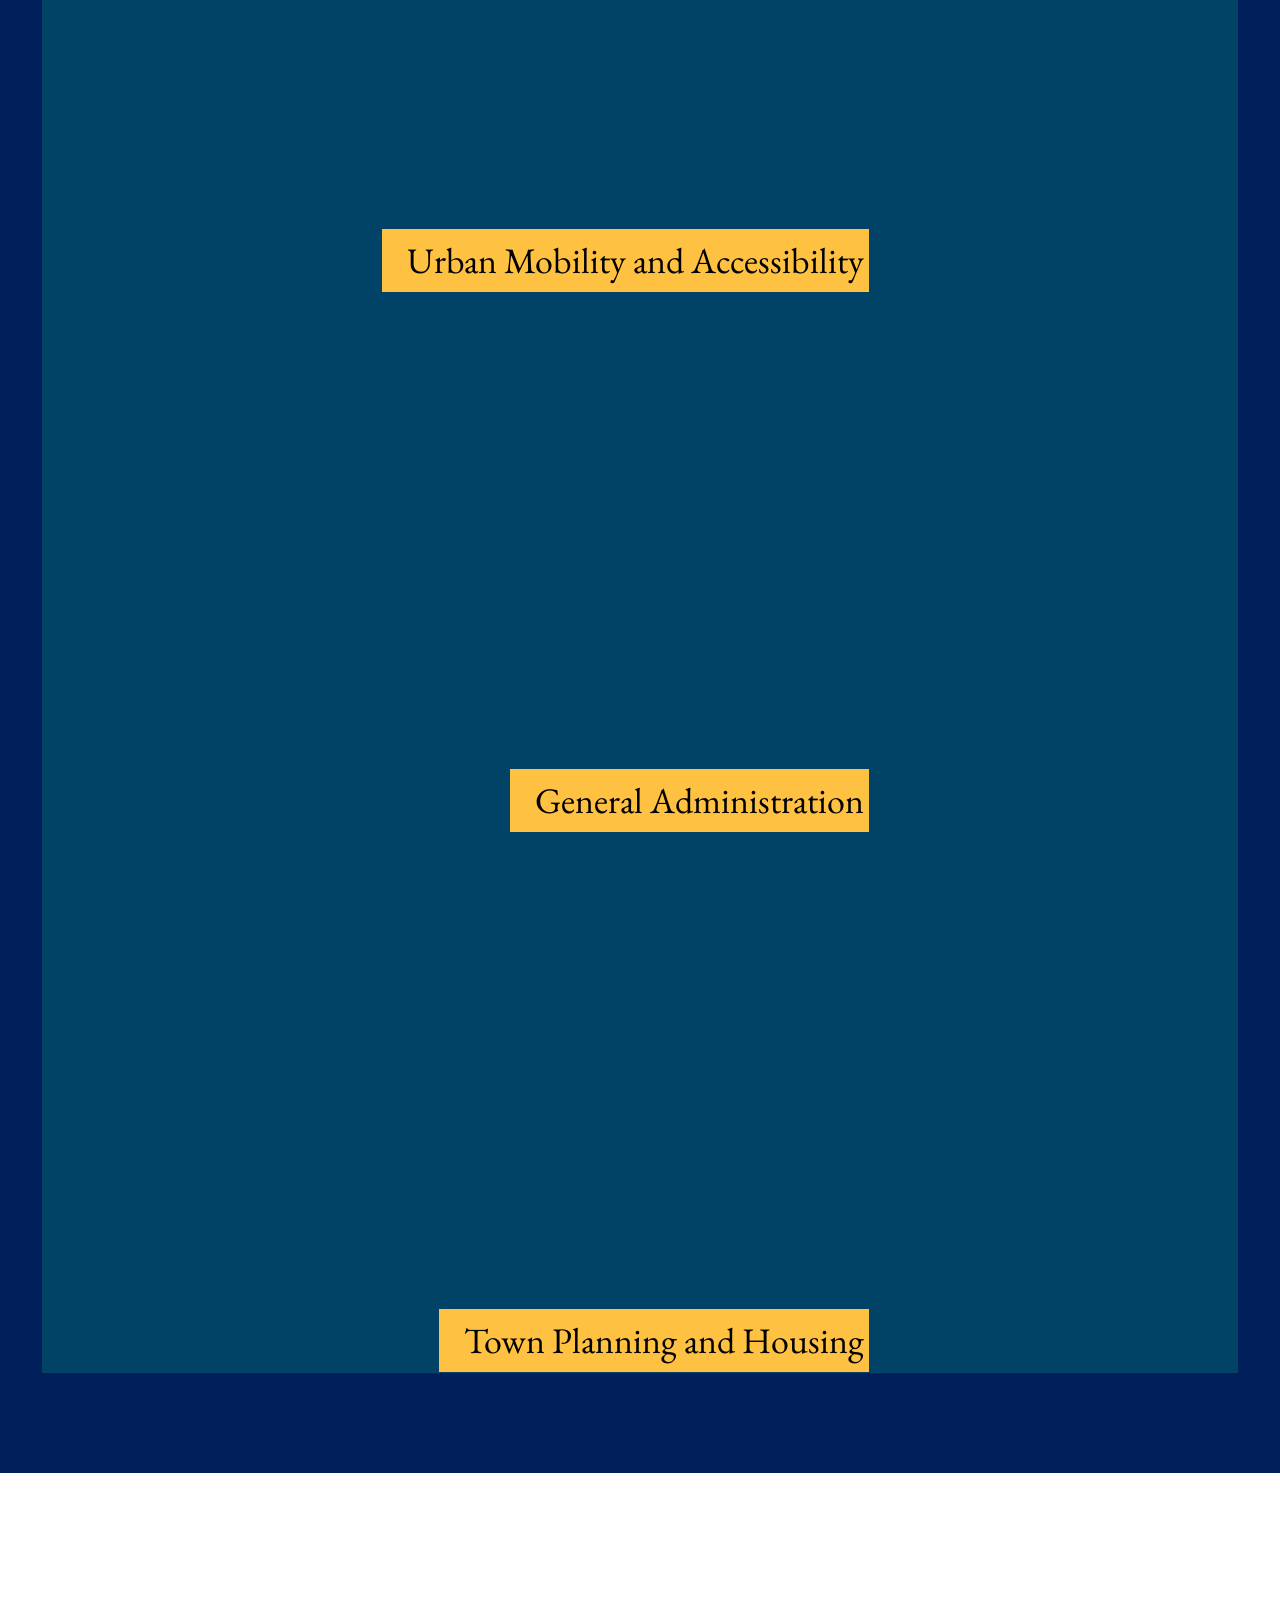
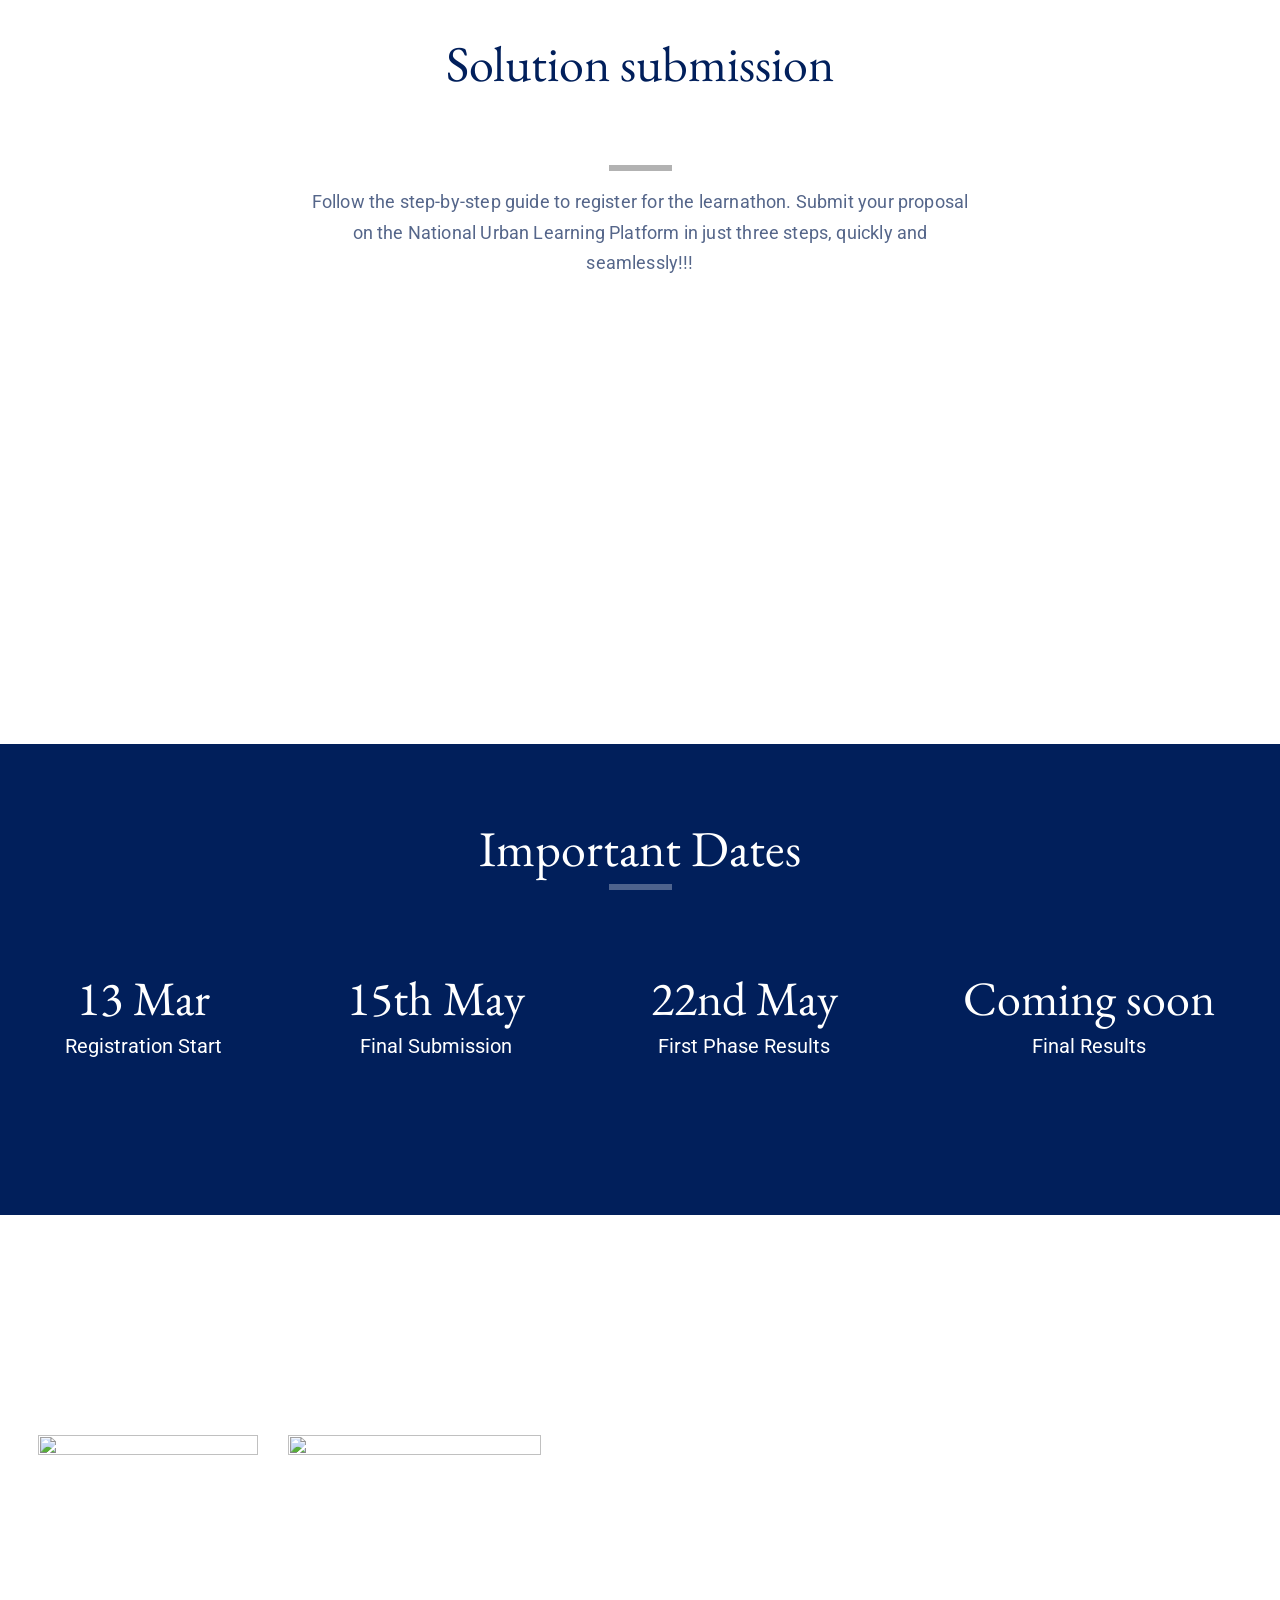
==== commit 7b09036c: "Task #200163 feat: Close Voting" ====
--- a/tenant/sunbird/learnathon.html
+++ b/tenant/sunbird/learnathon.html
@@ -59,7 +59,7 @@
   <div class="header-bg">
     <div class="deadline-ext-bar">
       <div class="deadline-box">
-        <div class="deadline-cover">Voting is closed now and we will publish the results by <span class="font-700">30th June</span>.
+        <div class="deadline-cover">Voting is Closed. Results will be published <span class="font-700">soon</span>.
         </div>
       </div>
     </div>
@@ -335,7 +335,7 @@
         <div class="num-cont1 text-white">First Phase Results</div>
       </div>
       <div>
-        <div class="number1 text-white">30th June</div>
+        <div class="number1 text-white">Coming soon</div>
         <div class="num-cont1 text-white">Final Results</div>
       </div>
     </div>
@@ -457,16 +457,32 @@
         })
     </script>
       <script>
-        fetch("/counts")
+        // fetch("/counts")
+        //   .then((response) => response.json())
+        //   .then((data) => {
+        //     console.log("data.result.data.liveLearnCounts[0]====",data.result.data.liveLearnCounts[0])
+
+        //     // ({cityCount,groupCategoryCount,individualCategoryCount,institutionCount,totalCount} = data.result.data.liveLearnCounts[0]);
+            
+        //     document.querySelector("#total").innerText = data.result.data.liveLearnCounts[0].totalCount-10; //until we block test users we are minusing test user count approximatly 10
+        //     // document.querySelector("#individual").innerText = individualCategoryCount;
+        //     // document.querySelector("#institution").innerText = institutionCount;
+        //     // document.querySelector("#cities").innerText = cityCount;
+        //   })
+          fetch("/newRegistrations")
           .then((response) => response.json())
           .then((data) => {
-            ({cityCount,groupCategoryCount,individualCategoryCount,institutionCount,totalCount} = data.result.data.liveLearnCounts[0]);
-            document.querySelector("#total").innerText = totalCount-10; //until we block test users we are minusing test user count approximatly 10
-            document.querySelector("#individual").innerText = individualCategoryCount;
-            document.querySelector("#institution").innerText = institutionCount;
-            document.querySelector("#cities").innerText = cityCount;
+            console.log("data.result.data.liveLearnCounts[0]====",data)
+
+            // ({cityCount,groupCategoryCount,individualCategoryCount,institutionCount,totalCount} = data.result.data.liveLearnCounts[0]);
+            
+            document.querySelector("#total").innerText = data.result.data-10; //until we block test users we are minusing test user count approximatly 10
+            // document.querySelector("#individual").innerText = individualCategoryCount;
+            // document.querySelector("#institution").innerText = institutionCount;
+            // document.querySelector("#cities").innerText = cityCount;
           })
         </script>
+
 </body>
 
 </html>
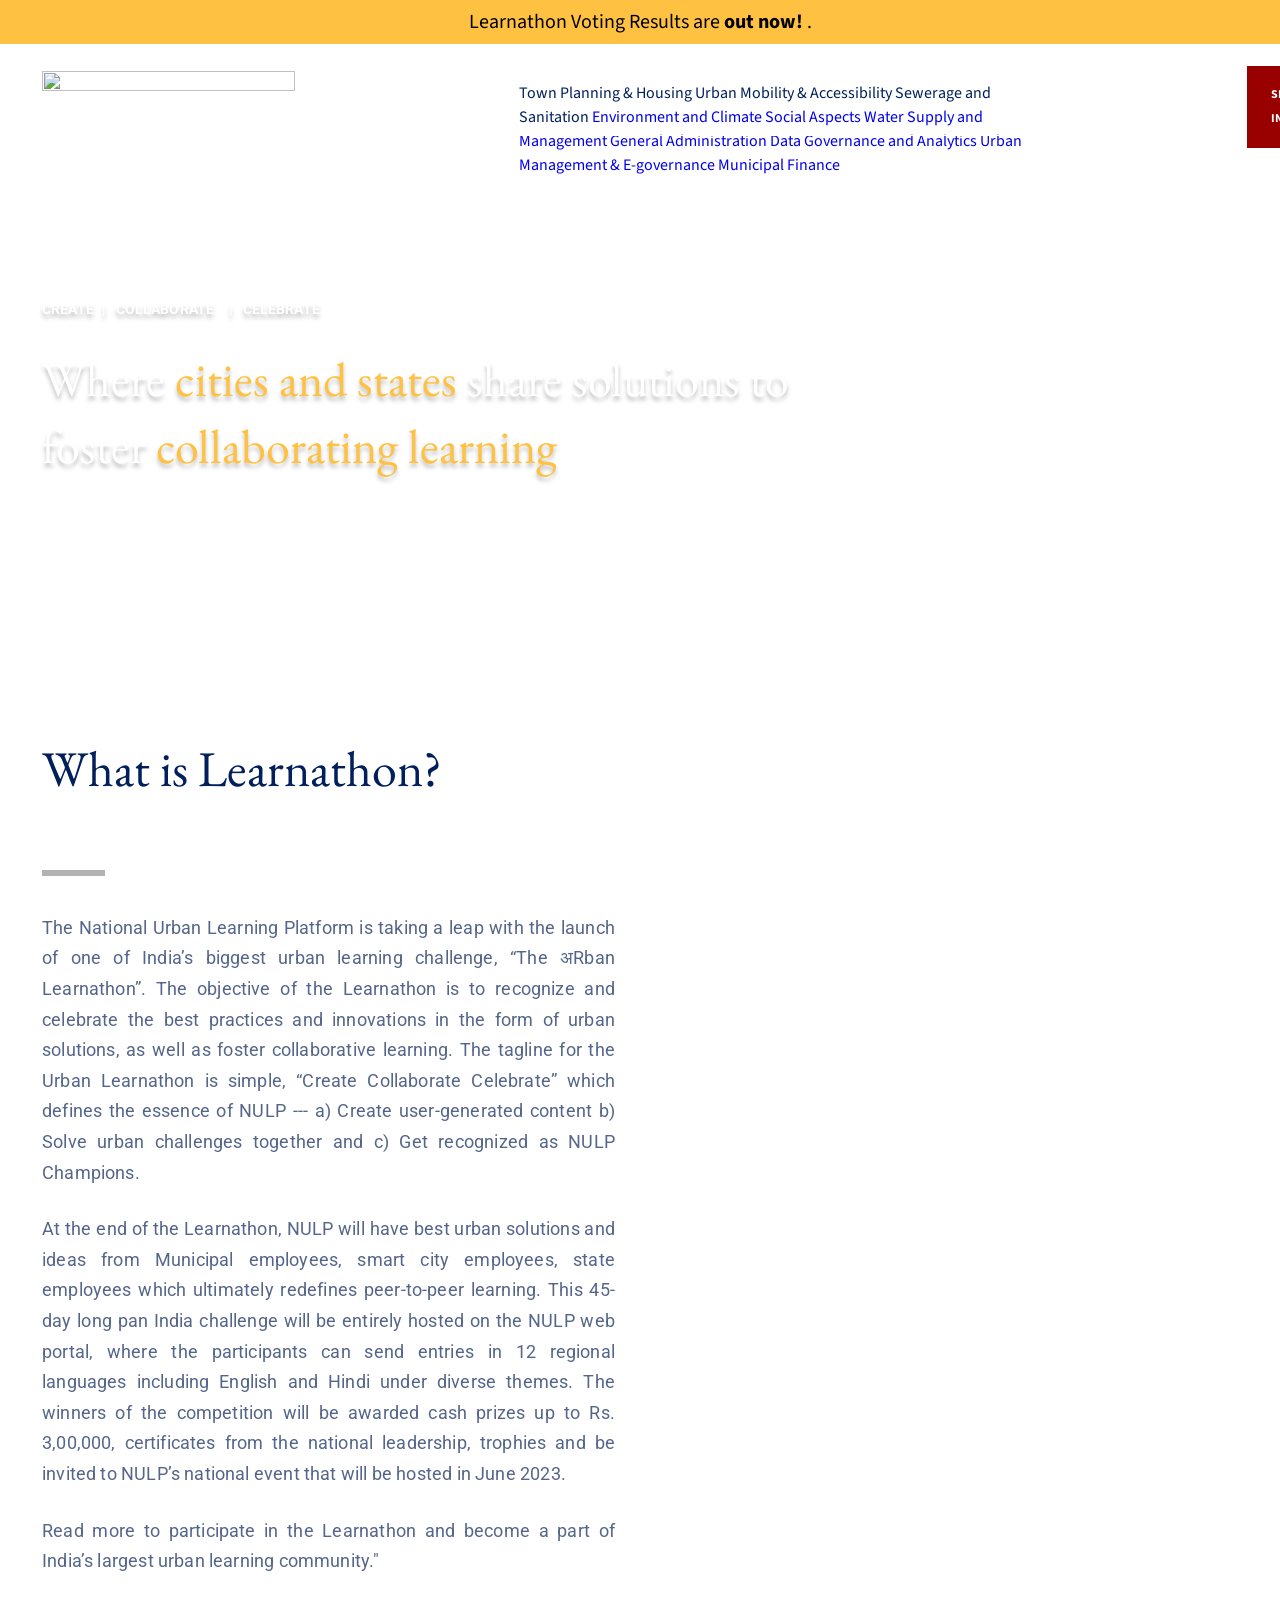
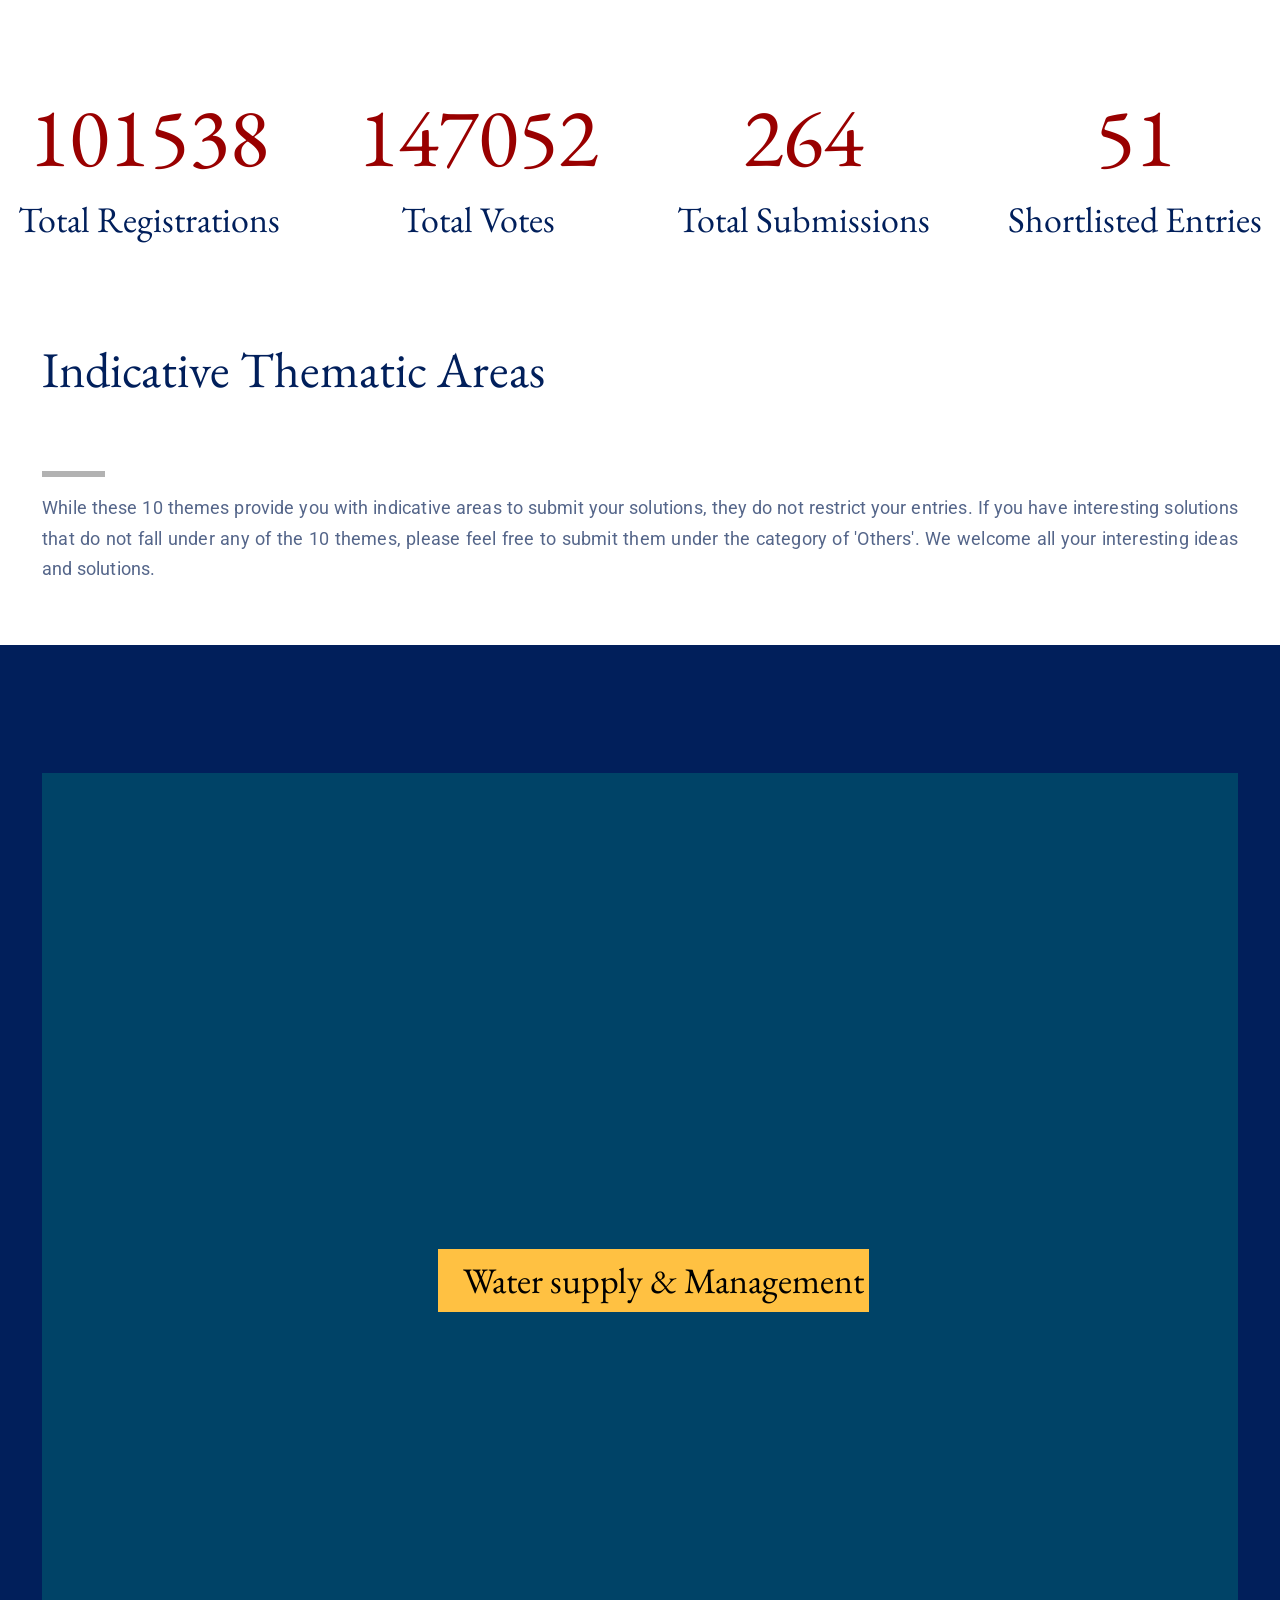
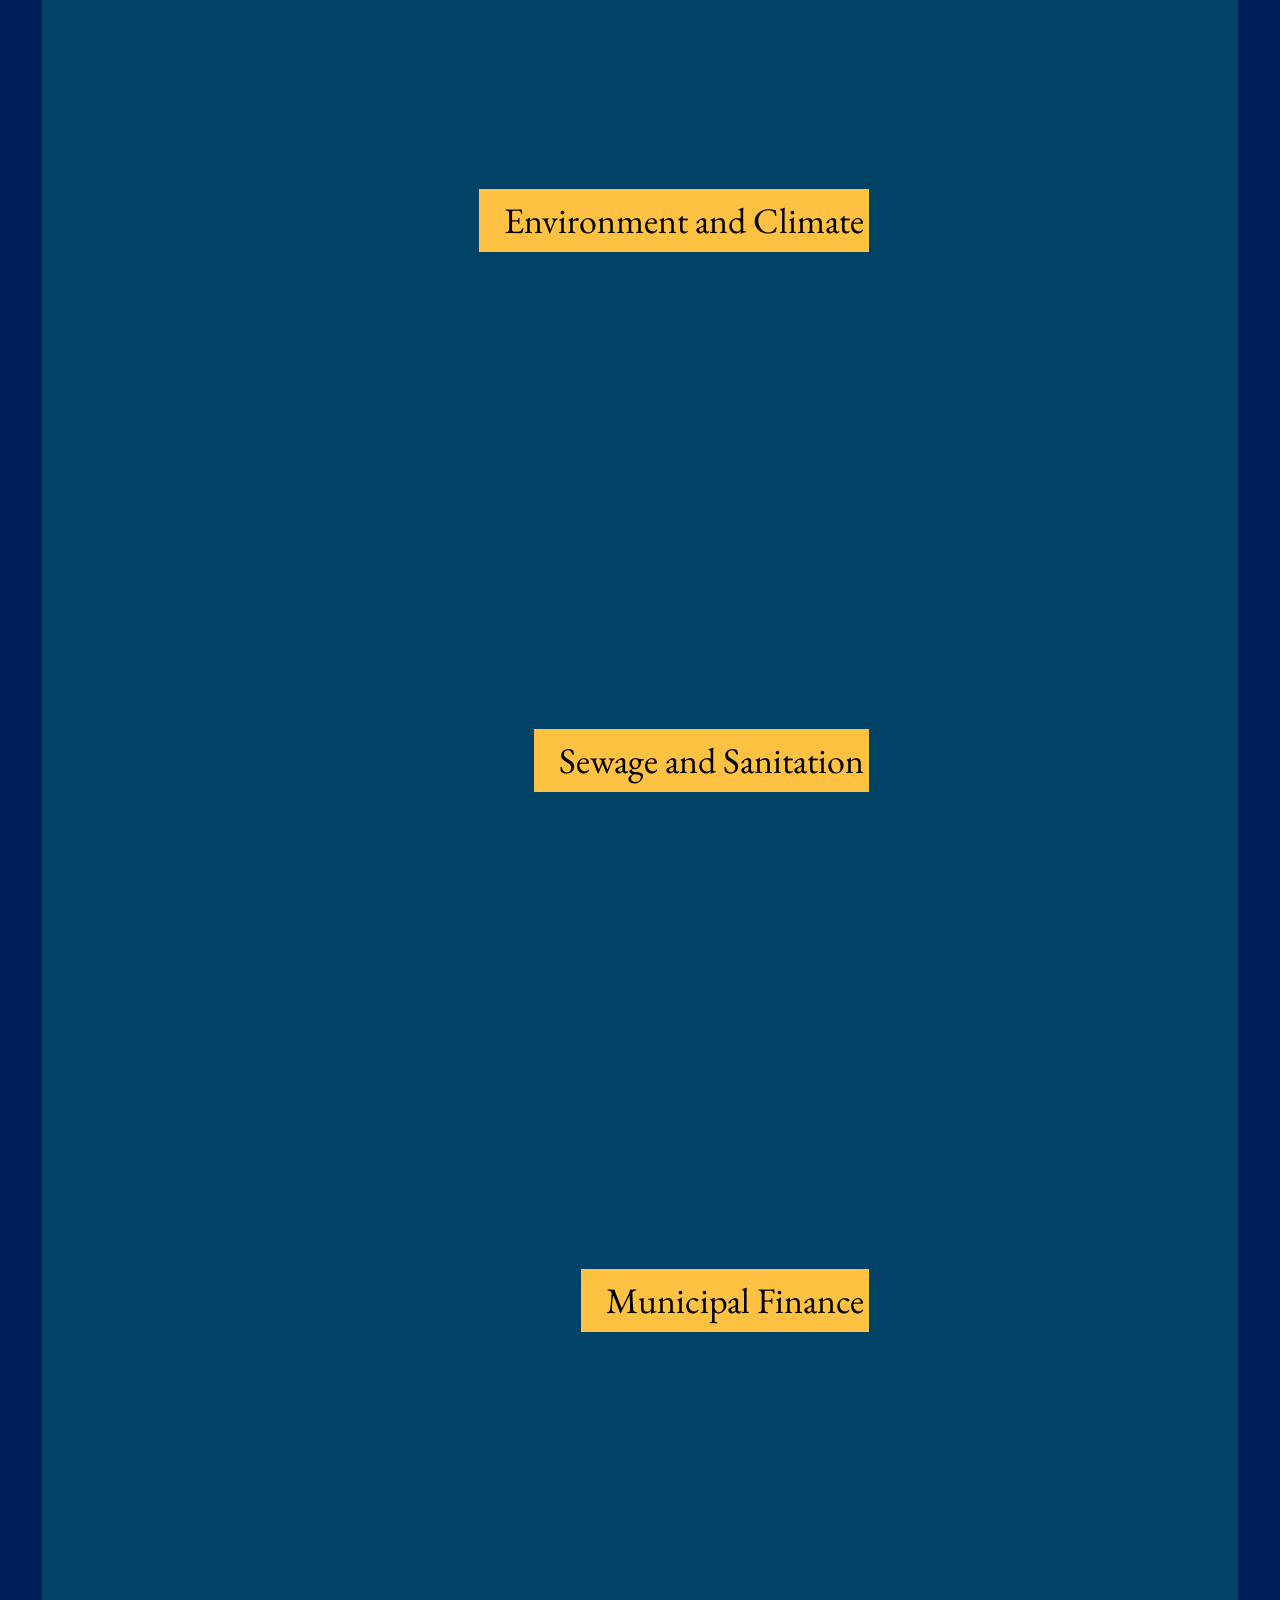
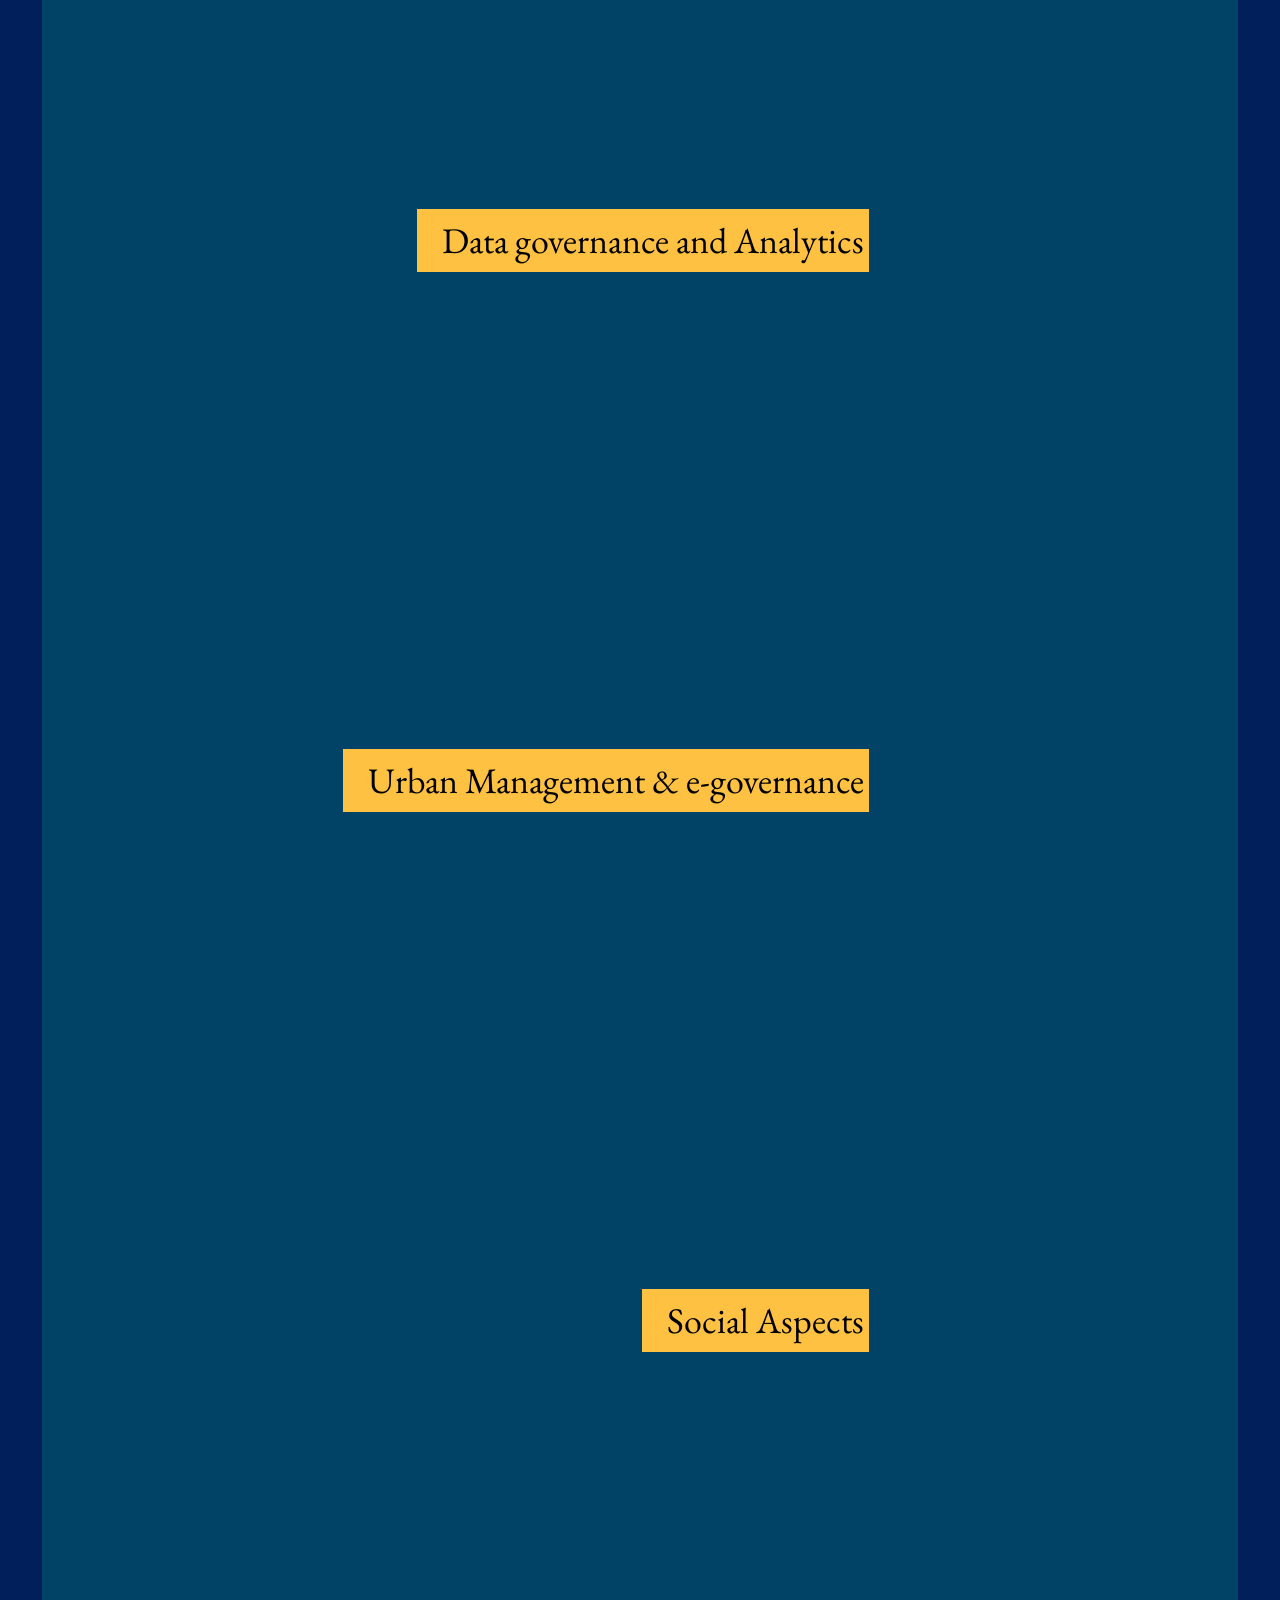
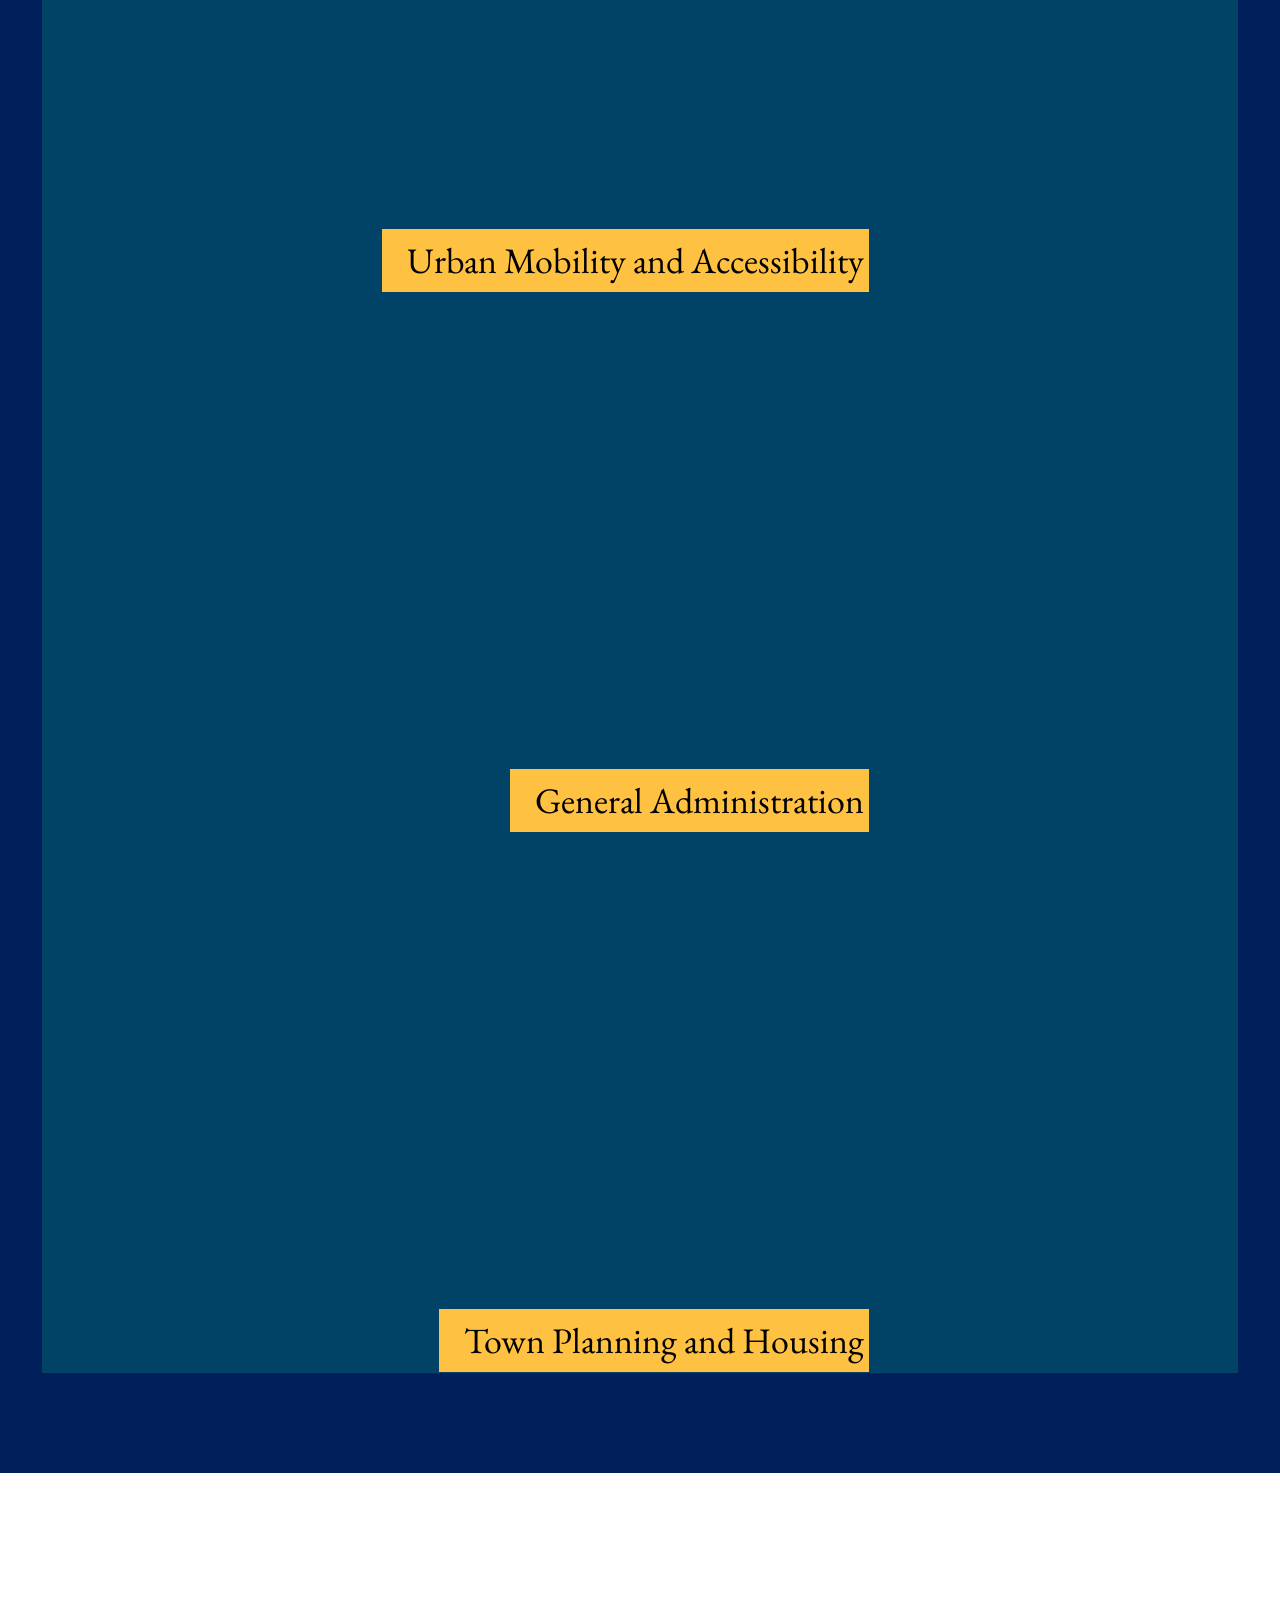
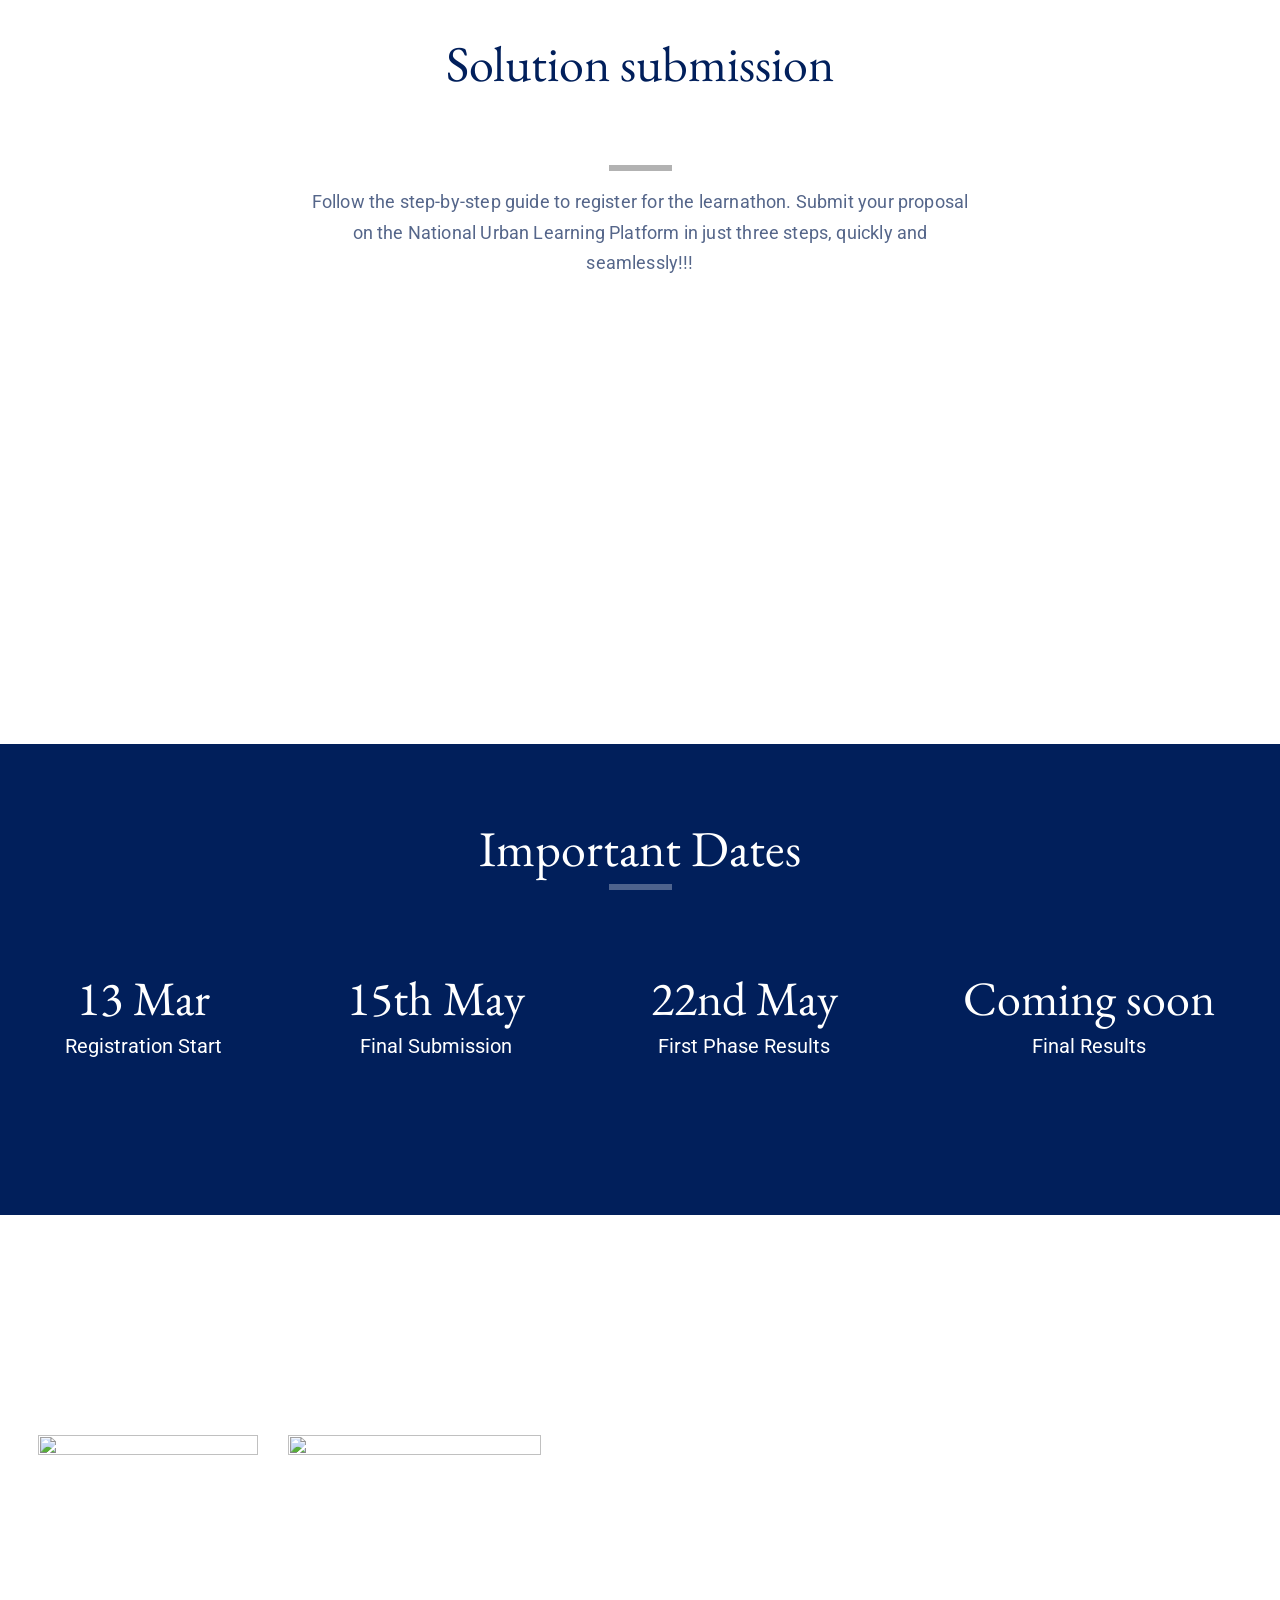
==== commit 62b29f5c: "Merge remote-tracking branch 'upstream/main' into new-lern" ====
--- a/tenant/sunbird/learnathon.html
+++ b/tenant/sunbird/learnathon.html
@@ -59,7 +59,7 @@
   <div class="header-bg">
     <div class="deadline-ext-bar">
       <div class="deadline-box">
-        <div class="deadline-cover">Voting is Closed. Results will be published <span class="font-700">soon</span>.
+        <div class="deadline-cover">Learnathon Voting Results are <span class="font-700">out now! </span>.
         </div>
       </div>
     </div>
--- a/tenant/sunbird/css/custom.css
+++ b/tenant/sunbird/css/custom.css
@@ -45,7 +45,7 @@
     background-size: cover;
     color: #fff;
     box-shadow: none;
-    position: relative; 
+    position: relative;
 }
 .sb-baner-img{
     background-image: url(../images/newbanner.png) !important;
@@ -58,24 +58,6 @@
     background-size: cover;
     width: 100%;
     background-position: right;
-}
-.sbm-eng{
-    background-image: url(../images/SBM_english.png) !important;
-    background-size: cover;
-    width: 100%;
-    background-position: right;
-}
-.cursor-normal{
-    cursor: auto !important;
-}
-.sbm-hin{
-    background-image: url(../images/SBM-hindi.png) !important;
-    background-size: cover;
-    width: 100%;
-    background-position: right;
-}
-.sb-baner-img4{
-    background-image: url(../images/banner3.jpg) !important;
 }
 .sb-baner .banner-cover{
     padding-top: 70px;
@@ -207,21 +189,12 @@
         font-size: 9px;
         text-align: center;
     }
-    .deadline-box {
+    /* .deadline-box {
         position: absolute;
-    }
+    } */
 }
 
 @media(min-width:768px){
-    .deadline-box {
-        position: absolute;
-        top: 50%;
-        left: 50%;
-        transform: translate(-50%, -50%);
-    }
-    .deadline-ext-bar{
-        font-size: 15px;
-    }
     .sb-search-btn input{
         padding: 13px 0 0 24px;
     }
@@ -392,7 +365,7 @@
     .sb-baner {
         /* padding: 548px 0 750px 110px !important; */
         height: 659px;
-        margin-top: 106px
+        margin-top: 195px
     }
     /* .sb-baner h2{
         font-size: 4.4rem;
@@ -577,7 +550,7 @@
     }
     .sb-baner {
         height: 614px;
-        margin-top: 124px;
+        margin-top: 230px;
     }
     /* .sb-search-btn{
         position: absolute;
@@ -1209,7 +1182,7 @@
 }
 .footer a{
     color: #fff !important;
-    text-decoration: none;
+    /* text-decoration: none; */
   }
   .sb-bg-white{
     background: #ffffff;
@@ -1531,6 +1504,9 @@
 .mt-28{
     margin-top: 28px;
 }
+.total-numbers{
+    padding: 0px 70px !important;
+}
 /* new header design start here  */
 .header-bg{
     background-image: url("../images/SliderImage.png");
@@ -1563,7 +1539,7 @@
     display: flex;
     justify-content: space-around;
     align-items: center;
-    gap: 68px;
+    gap: 50px;
     color: #fff !important;
 }
 .head-content{
@@ -2291,10 +2267,6 @@
     } */
 }
 @media (max-width:550px) {
-    .deadline-ext-bar {
-        position: absolute;
-        top: -12px;
-    }
     .learn-container{
         display: flex;
         flex-direction: column-reverse !important;
@@ -2463,16 +2435,18 @@
     background: #990000 !important;
     color: #fff !important;
 }
+
 .font-700{
     font-weight: 700;
 }
-
-
-
-.deadline-cover {
+.deadline-ext-bar{
+    position: absolute;
+    top: 0;
+    width: 100%;
+    padding: 10px 0;
+    background: #FFC142;
+    font-size: 20px;
     text-align: center;
-    animation: animate 
-        5.9s linear infinite;
 }
 
 @keyframes animate {
@@ -2487,4 +2461,10 @@
     100% {
         opacity: 0;
     }
+}
+.px-0{
+    padding: 10px 0 !important;
+}
+.pt-35{
+    padding-top: 35px !important;
 }
